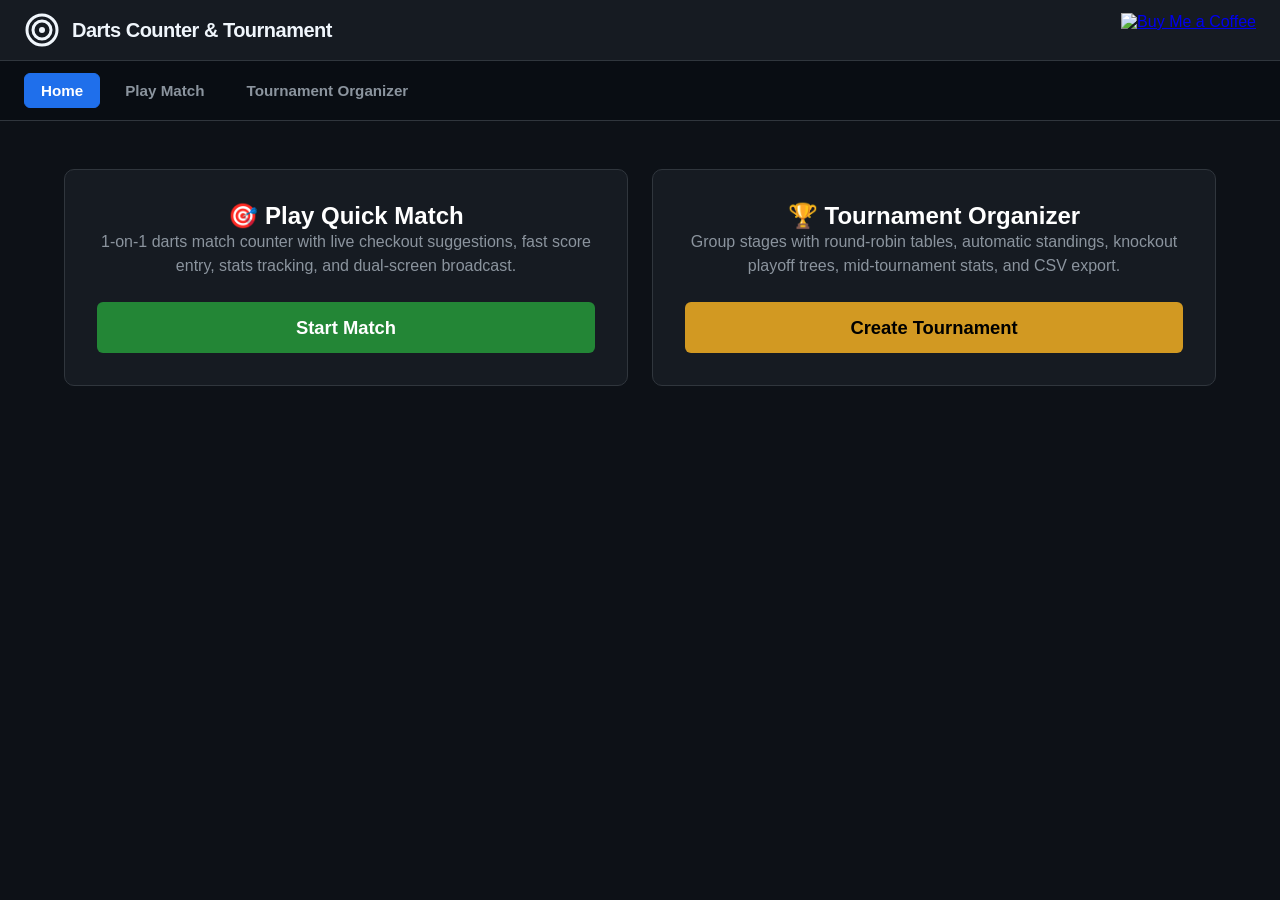
==== index.html @ 835d1036 "Feature: allow modifying match rules before starting each tournament match" ====
<!DOCTYPE html>
<html lang="en">
<head>
  <meta charset="UTF-8">
  <meta name="viewport" content="width=device-width, initial-scale=1.0">
  <title>Darts Counter & Tournament Organizer</title>
  <style>
    :root {
      --bg-main: #0d1117;
      --bg-card: #161b22;
      --bg-input: #21262d;
      --border: #30363d;
      --text-main: #f0f6fc;
      --text-muted: #8b949e;
      --accent: #238636;
      --accent-hover: #2ea043;
      --accent-red: #da3633;
      --accent-gold: #d29922;
      --accent-blue: #1f6feb;
      --font-family: -apple-system, BlinkMacSystemFont, "Segoe UI", Roboto, Helvetica, Arial, sans-serif;
    }

    * { box-sizing: border-box; margin: 0; padding: 0; }

    body {
      font-family: var(--font-family);
      background-color: var(--bg-main);
      color: var(--text-main);
      min-height: 100vh;
      display: flex;
      flex-direction: column;
    }

    /* App Header */
    header.app-header {
      display: flex;
      justify-content: space-between;
      align-items: center;
      padding: 0.75rem 1.5rem;
      background-color: var(--bg-card);
      border-bottom: 1px solid var(--border);
    }

    .brand {
      display: flex;
      align-items: center;
      gap: 0.75rem;
    }

    .logo-img {
      height: 40px;
      width: auto;
      max-width: 140px;
      object-fit: contain;
    }

    .logo-fallback {
      width: 36px;
      height: 36px;
      fill: var(--accent-gold);
    }

    .app-title {
      font-size: 1.25rem;
      font-weight: 700;
      letter-spacing: -0.5px;
    }

    .header-right {
      display: flex;
      align-items: center;
      gap: 1rem;
    }

    .bmac-link img {
      display: block;
      height: 34px;
    }

    /* Navigation bar */
    .nav-bar {
      display: flex;
      gap: 0.5rem;
      padding: 0.75rem 1.5rem;
      background: #090d13;
      border-bottom: 1px solid var(--border);
      overflow-x: auto;
    }

    .nav-btn {
      background: transparent;
      color: var(--text-muted);
      border: 1px solid transparent;
      padding: 0.5rem 1rem;
      border-radius: 6px;
      font-size: 0.95rem;
      font-weight: 600;
      cursor: pointer;
      transition: all 0.15s ease;
    }

    .nav-btn:hover {
      color: var(--text-main);
      background: var(--bg-card);
    }

    .nav-btn.active {
      color: #fff;
      background: var(--accent-blue);
      border-color: var(--accent-blue);
    }

    /* Main Container */
    main.container {
      flex: 1;
      max-width: 1200px;
      width: 100%;
      margin: 0 auto;
      padding: 1.5rem;
    }

    /* Utility Cards & Buttons */
    .card {
      background: var(--bg-card);
      border: 1px solid var(--border);
      border-radius: 8px;
      padding: 1.5rem;
      margin-bottom: 1.5rem;
    }

    .btn {
      display: inline-flex;
      align-items: center;
      justify-content: center;
      gap: 0.5rem;
      padding: 0.6rem 1.2rem;
      border-radius: 6px;
      font-weight: 600;
      font-size: 0.95rem;
      cursor: pointer;
      border: 1px solid transparent;
      transition: all 0.15s ease;
      user-select: none;
    }

    .btn-primary { background: var(--accent); color: #fff; }
    .btn-primary:hover { background: var(--accent-hover); }
    .btn-danger { background: var(--accent-red); color: #fff; }
    .btn-danger:hover { opacity: 0.9; }
    .btn-secondary { background: var(--bg-input); color: var(--text-main); border-color: var(--border); }
    .btn-secondary:hover { background: #30363d; }
    .btn-gold { background: var(--accent-gold); color: #000; font-weight: 700; }
    .btn-gold:hover { filter: brightness(1.1); }
    .btn-blue { background: var(--accent-blue); color: #fff; }
    .btn-blue:hover { opacity: 0.9; }
    .btn-sm { padding: 0.35rem 0.75rem; font-size: 0.85rem; }
    .btn-lg { padding: 0.85rem 1.75rem; font-size: 1.15rem; }

    /* Form inputs */
    .form-group { margin-bottom: 1.2rem; }
    .form-group label { display: block; margin-bottom: 0.4rem; font-size: 0.9rem; color: var(--text-muted); }
    .form-control {
      width: 100%;
      background: var(--bg-input);
      border: 1px solid var(--border);
      color: var(--text-main);
      padding: 0.6rem 0.8rem;
      border-radius: 6px;
      font-size: 1rem;
    }
    .form-control:focus { outline: none; border-color: var(--accent-blue); }
    .form-row {
      display: grid;
      grid-template-columns: repeat(auto-fit, minmax(200px, 1fr));
      gap: 1rem;
    }

    /* Home Welcome */
    .welcome-grid {
      display: grid;
      grid-template-columns: repeat(auto-fit, minmax(320px, 1fr));
      gap: 1.5rem;
      margin-top: 1.5rem;
    }

    .welcome-card {
      background: var(--bg-card);
      border: 1px solid var(--border);
      border-radius: 10px;
      padding: 2rem;
      text-align: center;
      display: flex;
      flex-direction: column;
      justify-content: space-between;
      gap: 1.5rem;
    }

    .welcome-card h3 { font-size: 1.5rem; color: #fff; }
    .welcome-card p { color: var(--text-muted); line-height: 1.5; }

    /* Match Scorer */
    .match-topbar {
      display: flex;
      justify-content: space-between;
      align-items: center;
      margin-bottom: 1rem;
      flex-wrap: wrap;
      gap: 0.75rem;
    }

    .scoreboard-grid {
      display: grid;
      grid-template-columns: 1fr 1fr;
      gap: 1rem;
      margin-bottom: 1.5rem;
    }

    .player-box {
      background: var(--bg-card);
      border: 2px solid var(--border);
      border-radius: 12px;
      padding: 1.5rem;
      text-align: center;
      transition: all 0.2s ease;
      position: relative;
    }

    .player-box.active-turn {
      border-color: var(--accent);
      box-shadow: 0 0 15px rgba(35, 134, 54, 0.3);
    }

    .player-box.active-turn::before {
      content: "ACTIVE THROW";
      position: absolute;
      top: -11px;
      left: 50%;
      transform: translateX(-50%);
      background: var(--accent);
      color: #fff;
      font-size: 0.7rem;
      font-weight: 800;
      padding: 2px 10px;
      border-radius: 10px;
      letter-spacing: 1px;
    }

    .player-name { font-size: 1.4rem; font-weight: 700; margin-bottom: 0.5rem; }
    .player-legs {
      display: inline-block;
      background: var(--bg-input);
      padding: 0.2rem 0.8rem;
      border-radius: 20px;
      font-size: 0.85rem;
      color: var(--accent-gold);
      margin-bottom: 0.75rem;
      font-weight: 600;
    }

    .score-display {
      font-size: 4.5rem;
      font-weight: 900;
      line-height: 1;
      color: #fff;
      letter-spacing: -2px;
      margin: 0.5rem 0;
    }

    .checkout-box {
      min-height: 28px;
      font-size: 1.1rem;
      font-weight: 700;
      color: var(--accent-gold);
      background: rgba(210, 153, 34, 0.1);
      border-radius: 6px;
      padding: 0.25rem 0.5rem;
      margin-bottom: 0.5rem;
    }

    .player-stats-mini {
      display: flex;
      justify-content: space-around;
      font-size: 0.85rem;
      color: var(--text-muted);
      border-top: 1px solid var(--border);
      padding-top: 0.5rem;
    }

    .player-stats-mini strong { color: var(--text-main); }

    /* Input Controls */
    .input-control-panel {
      background: var(--bg-card);
      border: 1px solid var(--border);
      border-radius: 10px;
      padding: 1.25rem;
    }

    .input-mode-tabs { display: flex; gap: 0.5rem; margin-bottom: 1rem; }
    .mode-tab {
      flex: 1;
      padding: 0.5rem;
      background: var(--bg-input);
      border: 1px solid var(--border);
      color: var(--text-muted);
      border-radius: 6px;
      cursor: pointer;
      font-weight: 600;
      text-align: center;
    }
    .mode-tab.active { background: var(--accent-blue); color: #fff; border-color: var(--accent-blue); }

    .numeric-input-wrap { display: flex; flex-direction: column; gap: 1rem; }
    .numeric-bar { display: flex; gap: 0.75rem; }
    .score-number-input {
      flex: 1;
      font-size: 1.8rem;
      text-align: center;
      font-weight: 700;
      background: var(--bg-input);
      border: 2px solid var(--border);
      color: #fff;
      border-radius: 8px;
      padding: 0.4rem;
    }
    .score-number-input:focus { outline: none; border-color: var(--accent); }

    .common-scores {
      display: grid;
      grid-template-columns: repeat(auto-fill, minmax(65px, 1fr));
      gap: 0.5rem;
    }

    .common-btn {
      background: var(--bg-input);
      border: 1px solid var(--border);
      color: var(--text-main);
      padding: 0.6rem 0.2rem;
      border-radius: 6px;
      font-size: 0.95rem;
      font-weight: 700;
      cursor: pointer;
      transition: all 0.1s;
    }
    .common-btn:hover { background: #30363d; border-color: var(--accent-blue); }

    .board-keypad-wrap { display: flex; flex-direction: column; gap: 1rem; }
    .dart-slots { display: grid; grid-template-columns: 1fr 1fr 1fr; gap: 0.75rem; text-align: center; }
    .dart-slot {
      background: var(--bg-input);
      border: 1px solid var(--border);
      border-radius: 6px;
      padding: 0.6rem;
    }
    .dart-slot.active { border-color: var(--accent); }
    .dart-slot .slot-title { font-size: 0.75rem; color: var(--text-muted); }
    .dart-slot .slot-value { font-size: 1.25rem; font-weight: 800; color: var(--accent-gold); }

    .multiplier-row { display: grid; grid-template-columns: 1fr 1fr 1fr; gap: 0.5rem; }
    .mult-btn {
      background: var(--bg-input);
      border: 1px solid var(--border);
      color: var(--text-main);
      padding: 0.6rem;
      border-radius: 6px;
      font-weight: 700;
      cursor: pointer;
    }
    .mult-btn.active { background: var(--accent-gold); color: #000; border-color: var(--accent-gold); }

    .targets-grid { display: grid; grid-template-columns: repeat(5, 1fr); gap: 0.5rem; }
    .target-btn {
      background: var(--bg-input);
      border: 1px solid var(--border);
      color: #fff;
      padding: 0.75rem 0.2rem;
      border-radius: 6px;
      font-size: 1.1rem;
      font-weight: 700;
      cursor: pointer;
    }
    .target-btn:hover { background: #30363d; }
    .target-btn.bull { background: #233b28; color: #3fb950; border-color: #238636; }
    .target-btn.d-bull { background: #471c1c; color: #f85149; border-color: #da3633; }

    .double-prompt-bar {
      background: rgba(33, 38, 45, 0.95);
      border: 1px solid var(--accent-gold);
      border-radius: 8px;
      padding: 0.75rem;
      display: flex;
      align-items: center;
      justify-content: space-between;
      gap: 1rem;
      margin-top: 0.75rem;
      flex-wrap: wrap;
    }

    .double-prompt-label { font-size: 0.9rem; font-weight: 600; color: var(--accent-gold); }
    .double-prompt-buttons { display: flex; gap: 0.5rem; }
    .double-count-btn {
      background: var(--bg-card);
      border: 1px solid var(--border);
      color: #fff;
      width: 38px;
      height: 38px;
      border-radius: 6px;
      font-weight: 800;
      cursor: pointer;
    }
    .double-count-btn.selected { background: var(--accent-gold); color: #000; border-color: var(--accent-gold); }

    .visits-stream { margin-top: 1rem; display: flex; gap: 0.5rem; overflow-x: auto; padding-bottom: 0.25rem; }
    .visit-badge {
      background: var(--bg-input);
      border: 1px solid var(--border);
      padding: 0.35rem 0.7rem;
      border-radius: 6px;
      font-size: 0.85rem;
      white-space: nowrap;
    }
    .visit-badge.bust { border-color: var(--accent-red); color: var(--accent-red); }

    /* Tournament Setup & Dash */
    .player-tags-list { display: flex; flex-wrap: wrap; gap: 0.5rem; margin-top: 0.75rem; }
    .player-tag {
      background: var(--bg-input);
      border: 1px solid var(--border);
      padding: 0.35rem 0.8rem;
      border-radius: 20px;
      display: flex;
      align-items: center;
      gap: 0.5rem;
      font-size: 0.9rem;
    }
    .player-tag .remove-tag { cursor: pointer; color: var(--accent-red); font-weight: bold; }

    .table-wrap { overflow-x: auto; margin-top: 1rem; }
    table.stats-table { width: 100%; border-collapse: collapse; text-align: left; }
    table.stats-table th, table.stats-table td { padding: 0.65rem 0.85rem; border-bottom: 1px solid var(--border); }
    table.stats-table th { background: var(--bg-input); color: var(--text-muted); font-size: 0.85rem; font-weight: 600; text-transform: uppercase; }
    table.stats-table tr:hover td { background: rgba(255, 255, 255, 0.02); }
    .qualifying-row td { background: rgba(35, 134, 54, 0.08); }
    .qualifying-row td:first-child { border-left: 3px solid var(--accent); }

    .fixtures-grid { display: grid; grid-template-columns: repeat(auto-fill, minmax(280px, 1fr)); gap: 0.75rem; margin-top: 1rem; }
    .fixture-card {
      background: var(--bg-input);
      border: 1px solid var(--border);
      border-radius: 8px;
      padding: 0.75rem;
      display: flex;
      justify-content: space-between;
      align-items: center;
    }
    .fixture-card.finished { opacity: 0.8; border-color: #238636; }

    /* Bracket */
    .bracket-container { display: flex; gap: 2rem; overflow-x: auto; padding: 1rem 0; }
    .bracket-round { display: flex; flex-direction: column; justify-content: space-around; min-width: 200px; }
    .bracket-round-title { text-align: center; font-size: 0.9rem; color: var(--accent-gold); font-weight: 700; margin-bottom: 1rem; text-transform: uppercase; }
    .bracket-match { background: var(--bg-input); border: 1px solid var(--border); border-radius: 6px; margin: 0.75rem 0; overflow: hidden; }
    .bracket-slot { padding: 0.5rem 0.75rem; display: flex; justify-content: space-between; font-size: 0.9rem; }
    .bracket-slot:first-child { border-bottom: 1px solid var(--border); }
    .bracket-slot.winner { background: rgba(35, 134, 54, 0.2); color: #fff; font-weight: 700; }

    /* Modal */
    .modal-overlay {
      position: fixed; inset: 0; background: rgba(0, 0, 0, 0.75);
      display: flex; align-items: center; justify-content: center; z-index: 1000; padding: 1rem;
    }
    .modal-content {
      background: var(--bg-card); border: 1px solid var(--border); border-radius: 12px;
      max-width: 900px; width: 100%; max-height: 90vh; display: flex; flex-direction: column;
      box-shadow: 0 10px 30px rgba(0, 0, 0, 0.5);
    }
    .modal-header { padding: 1rem 1.5rem; border-bottom: 1px solid var(--border); display: flex; justify-content: space-between; align-items: center; }
    .modal-body { padding: 1.5rem; overflow-y: auto; flex: 1; }
    .modal-footer { padding: 1rem 1.5rem; border-top: 1px solid var(--border); display: flex; justify-content: flex-end; gap: 0.75rem; }

    /* Spectator Second Screen View (activated when ?screen=display) */
    #spectator-screen {
      display: none;
      background: #000;
      color: #fff;
      height: 100vh;
      width: 100vw;
      overflow: hidden;
      flex-direction: column;
      user-select: none;
    }
    .display-header {
      display: flex; justify-content: space-between; align-items: center; padding: 1.5rem 3rem; border-bottom: 2px solid #222;
    }
    .display-main {
      flex: 1; display: grid; grid-template-columns: 1fr 1fr; gap: 2rem; padding: 2rem 3rem;
    }
    .display-player-box {
      background: #111; border: 4px solid #222; border-radius: 20px;
      display: flex; flex-direction: column; align-items: center; justify-content: center;
      transition: all 0.2s ease;
    }
    .display-player-box.active-turn {
      border-color: var(--accent); background: #162419; box-shadow: 0 0 40px rgba(35, 134, 54, 0.4);
    }
    .display-name { font-size: 3rem; font-weight: 800; margin-bottom: 1rem; }
    .display-score { font-size: 11rem; font-weight: 900; line-height: 0.9; color: #fff; letter-spacing: -4px; }
    .display-checkout { margin-top: 1.5rem; font-size: 2.2rem; font-weight: 800; color: var(--accent-gold); min-height: 3rem; }
    .display-legs-badge { font-size: 2rem; color: var(--accent-gold); background: #222; padding: 0.5rem 2rem; border-radius: 30px; font-weight: 700; margin-bottom: 1rem; }
    .display-stats-row { margin-top: 1.5rem; display: flex; gap: 3rem; font-size: 1.4rem; color: #aaa; }
    .display-stats-row strong { color: #fff; }
    .fs-toggle-btn { position: absolute; bottom: 20px; right: 20px; opacity: 0.3; transition: opacity 0.2s; }
    .fs-toggle-btn:hover { opacity: 1; }

    @media (max-width: 768px) {
      .scoreboard-grid { grid-template-columns: 1fr; }
      .score-display { font-size: 3.5rem; }
      .targets-grid { grid-template-columns: repeat(4, 1fr); }
      .display-main { grid-template-columns: 1fr; padding: 1rem; }
      .display-score { font-size: 6rem; }
      .display-name { font-size: 2rem; }
    }
  </style>
</head>
<body>

  <!-- ==================== MAIN APP WRAPPER ==================== -->
  <div id="main-app-container">
    <!-- Header with Logo & Buy Me a Coffee -->
    <header class="app-header">
      <div class="brand">
        <img src="logo.png" alt="Logo" class="logo-img" onerror="this.style.display='none'; document.getElementById('header-logo-fallback').style.display='inline-block';">
        <svg id="header-logo-fallback" class="logo-fallback" viewBox="0 0 24 24" style="display:none;">
          <circle cx="12" cy="12" r="10" stroke="currentColor" stroke-width="2" fill="none"/>
          <circle cx="12" cy="12" r="6" stroke="currentColor" stroke-width="2" fill="none"/>
          <circle cx="12" cy="12" r="2" fill="currentColor"/>
        </svg>
        <h1 class="app-title">Darts Counter & Tournament</h1>
      </div>
      <div class="header-right">
        <a href="https://buymeacoffee.com/bdbotond" target="_blank" rel="noopener noreferrer" class="bmac-link" title="Support creator on Buy Me a Coffee">
          <img src="https://img.shields.io/badge/Buy%20Me%20a%20Coffee-ffdd00?style=for-the-badge&logo=buy-me-a-coffee&logoColor=black" alt="Buy Me a Coffee">
        </a>
      </div>
    </header>

    <!-- Navigation Bar -->
    <nav class="nav-bar">
      <button class="nav-btn active" id="nav-home">Home</button>
      <button class="nav-btn" id="nav-quick-match">Play Match</button>
      <button class="nav-btn" id="nav-tournament">Tournament Organizer</button>
      <button class="nav-btn" id="nav-tourney-stats" style="display: none; margin-left: auto;">📊 Mid-Tournament Stats</button>
    </nav>

    <!-- Main Container -->
    <main class="container">
      <!-- VIEW: Home Welcome -->
      <section id="view-home">
        <div class="welcome-grid">
          <div class="welcome-card">
            <div>
              <h3>🎯 Play Quick Match</h3>
              <p>1-on-1 darts match counter with live checkout suggestions, fast score entry, stats tracking, and dual-screen broadcast.</p>
            </div>
            <button class="btn btn-primary btn-lg" id="btn-start-quick-match">Start Match</button>
          </div>

          <div class="welcome-card">
            <div>
              <h3>🏆 Tournament Organizer</h3>
              <p>Group stages with round-robin tables, automatic standings, knockout playoff trees, mid-tournament stats, and CSV export.</p>
            </div>
            <button class="btn btn-gold btn-lg" id="btn-start-tourney-setup">Create Tournament</button>
          </div>
        </div>
      </section>

      <!-- VIEW: Quick Match Setup -->
      <section id="view-match-setup" style="display: none;">
        <div class="card" style="max-width: 650px; margin: 0 auto;">
          <h2 style="margin-bottom: 1.25rem;">Match Setup</h2>
          <div class="form-row">
            <div class="form-group">
              <label for="setup-p1-name">Player 1 Name</label>
              <input type="text" id="setup-p1-name" class="form-control" value="Player 1">
            </div>
            <div class="form-group">
              <label for="setup-p2-name">Player 2 Name</label>
              <input type="text" id="setup-p2-name" class="form-control" value="Player 2">
            </div>
          </div>

          <div class="form-row">
            <div class="form-group">
              <label for="setup-game-type">Game Type</label>
              <select id="setup-game-type" class="form-control">
                <option value="501" selected>501</option>
                <option value="301">301</option>
                <option value="701">701</option>
                <option value="custom">Custom Score</option>
              </select>
            </div>
            <div class="form-group" id="setup-custom-score-group" style="display: none;">
              <label for="setup-custom-score">Starting Score</label>
              <input type="number" id="setup-custom-score" class="form-control" value="501" min="101" max="1001">
            </div>
          </div>

          <div class="form-row">
            <div class="form-group">
              <label for="setup-legs-to-win">Legs to Win (First to)</label>
              <input type="number" id="setup-legs-to-win" class="form-control" value="3" min="1" max="21">
            </div>
            <div class="form-group">
              <label for="setup-out-mode">Finish Rule</label>
              <select id="setup-out-mode" class="form-control">
                <option value="double" selected>Double Out</option>
                <option value="single">Single Out</option>
              </select>
            </div>
          </div>

          <div class="form-group">
            <label style="display: flex; align-items: center; gap: 0.5rem; cursor: pointer;">
              <input type="checkbox" id="setup-track-doubles" checked style="width: 18px; height: 18px;">
              <span>Track Darts at Double & Checkout Percentage</span>
            </label>
          </div>

          <div class="form-group">
            <label style="display: flex; align-items: center; gap: 0.5rem; cursor: pointer;">
              <input type="checkbox" id="setup-bull-off-toggle" style="width: 18px; height: 18px;">
              <span>Decide leg with Bull throw if no finish after N rounds</span>
            </label>
            <div id="setup-bull-off-config" style="display: none; margin-top: 0.5rem; margin-left: 1.6rem; align-items: center; gap: 0.5rem;">
              <label for="setup-bull-off-rounds" style="font-size: 0.85rem; color: var(--text-muted); margin-bottom: 0;">Number of rounds before Bull-off:</label>
              <input type="number" id="setup-bull-off-rounds" class="form-control" value="15" min="3" max="50" style="width: 90px; display: inline-block;">
            </div>
          </div>

          <div style="display: flex; justify-content: flex-end; gap: 1rem; margin-top: 1rem;">
            <button class="btn btn-secondary" id="btn-cancel-match-setup">Cancel</button>
            <button class="btn btn-primary btn-lg" id="btn-launch-match">Start Game</button>
          </div>
        </div>
      </section>

      <!-- VIEW: Match Scorer -->
      <section id="view-scorer" style="display: none;">
        <div class="match-topbar">
          <div style="display: flex; gap: 0.5rem; align-items: center; flex-wrap: wrap;">
            <span class="btn btn-secondary btn-sm" id="match-info-badge">501 Double Out</span>
            <span class="btn btn-secondary btn-sm" id="scorer-round-badge" style="color: var(--accent-gold);">Round 1</span>
            <span id="tournament-context-badge" class="btn btn-gold btn-sm" style="display: none;">Group Match</span>
          </div>
          <div style="display: flex; gap: 0.5rem;">
            <button class="btn btn-blue btn-sm" id="btn-open-second-screen">📺 Open Second Screen</button>
            <button class="btn btn-secondary btn-sm" id="btn-exit-match">Exit Match</button>
          </div>
        </div>

        <div class="scoreboard-grid">
          <!-- Player 1 -->
          <div class="player-box" id="scorer-p1-box">
            <div class="player-name" id="scorer-p1-name">Player 1</div>
            <div class="player-legs">Legs: <span id="scorer-p1-legs">0</span> / <span id="scorer-legs-target-p1">3</span></div>
            <div class="score-display" id="scorer-p1-score">501</div>
            <div class="checkout-box" id="scorer-p1-checkout"></div>
            <div class="player-stats-mini">
              <div>Avg: <strong id="scorer-p1-avg">0.00</strong></div>
              <div>Darts: <strong id="scorer-p1-darts">0</strong></div>
              <div>Dbl: <strong id="scorer-p1-dbl">0%</strong></div>
            </div>
          </div>

          <!-- Player 2 -->
          <div class="player-box" id="scorer-p2-box">
            <div class="player-name" id="scorer-p2-name">Player 2</div>
            <div class="player-legs">Legs: <span id="scorer-p2-legs">0</span> / <span id="scorer-legs-target-p2">3</span></div>
            <div class="score-display" id="scorer-p2-score">501</div>
            <div class="checkout-box" id="scorer-p2-checkout"></div>
            <div class="player-stats-mini">
              <div>Avg: <strong id="scorer-p2-avg">0.00</strong></div>
              <div>Darts: <strong id="scorer-p2-darts">0</strong></div>
              <div>Dbl: <strong id="scorer-p2-dbl">0%</strong></div>
            </div>
          </div>
        </div>

        <!-- Input Control Panel -->
        <div class="input-control-panel">
          <div class="input-mode-tabs">
            <button class="mode-tab active" id="tab-mode-numeric">🔢 Fast Numeric Input</button>
            <button class="mode-tab" id="tab-mode-keypad">🎯 Dartboard Keypad (3 Darts)</button>
          </div>

          <!-- MODE 1: Fast Numeric Input -->
          <div id="mode-numeric-wrap" class="numeric-input-wrap">
            <div class="numeric-bar">
              <input type="number" id="input-numeric-score" class="score-number-input" placeholder="Visit Score (0-180)" min="0" max="180" autofocus>
              <button class="btn btn-primary btn-lg" id="btn-submit-numeric" style="min-width: 130px;">Enter</button>
              <button class="btn btn-danger" id="btn-bust-numeric">Bust</button>
            </div>

            <!-- Common scores -->
            <div class="common-scores">
              <button class="common-btn" data-score="180">180</button>
              <button class="common-btn" data-score="140">140</button>
              <button class="common-btn" data-score="100">100</button>
              <button class="common-btn" data-score="85">85</button>
              <button class="common-btn" data-score="81">81</button>
              <button class="common-btn" data-score="60">60</button>
              <button class="common-btn" data-score="45">45</button>
              <button class="common-btn" data-score="41">41</button>
              <button class="common-btn" data-score="26">26</button>
              <button class="common-btn" data-score="0">0</button>
            </div>

            <!-- Darts at double prompt -->
            <div id="numeric-double-prompt" class="double-prompt-bar" style="display: none;">
              <div class="double-prompt-label">🎯 Darts thrown at double this visit:</div>
              <div class="double-prompt-buttons">
                <button class="double-count-btn selected" data-count="0">0</button>
                <button class="double-count-btn" data-count="1">1</button>
                <button class="double-count-btn" data-count="2">2</button>
                <button class="double-count-btn" data-count="3">3</button>
              </div>
              <div style="font-size: 0.8rem; color: var(--text-muted); margin-left: 0.5rem;">
                Darts in visit:
                <select id="numeric-darts-count" class="form-control" style="display: inline-block; width: auto; padding: 0.2rem 0.5rem; font-size: 0.85rem;">
                  <option value="3" selected>3</option>
                  <option value="2">2</option>
                  <option value="1">1</option>
                </select>
              </div>
            </div>
          </div>

          <!-- MODE 2: Dartboard Keypad -->
          <div id="mode-keypad-wrap" class="board-keypad-wrap" style="display: none;">
            <div class="dart-slots">
              <div class="dart-slot active" id="slot-1">
                <div class="slot-title">Dart 1</div>
                <div class="slot-value" id="slot-val-1">-</div>
              </div>
              <div class="dart-slot" id="slot-2">
                <div class="slot-title">Dart 2</div>
                <div class="slot-value" id="slot-val-2">-</div>
              </div>
              <div class="dart-slot" id="slot-3">
                <div class="slot-title">Dart 3</div>
                <div class="slot-value" id="slot-val-3">-</div>
              </div>
            </div>

            <div class="multiplier-row">
              <button class="mult-btn active" id="mult-single" data-mult="1">Single (1x)</button>
              <button class="mult-btn" id="mult-double" data-mult="2">Double (2x)</button>
              <button class="mult-btn" id="mult-triple" data-mult="3">Triple (3x)</button>
            </div>

            <div class="targets-grid" id="keypad-targets"></div>

            <div style="display: flex; gap: 0.75rem; justify-content: space-between; align-items: center;">
              <button class="btn btn-secondary btn-sm" id="btn-clear-keypad-darts">Clear Darts</button>
              <div style="font-size: 1.1rem; font-weight: 700;">Total: <span id="keypad-visit-total" style="color: var(--accent-gold);">0</span></div>
              <button class="btn btn-primary" id="btn-submit-keypad-visit">Submit Visit</button>
            </div>
          </div>

          <!-- Bottom Controls -->
          <div style="display: flex; justify-content: space-between; align-items: center; margin-top: 1rem; border-top: 1px solid var(--border); padding-top: 0.75rem;">
            <button class="btn btn-secondary btn-sm" id="btn-undo-turn">↩ Undo Last Visit</button>
            <div class="visits-stream" id="scorer-visits-log"></div>
          </div>
        </div>
      </section>

      <!-- VIEW: Tournament Setup -->
      <section id="view-tournament-setup" style="display: none;">
        <div class="card" style="max-width: 850px; margin: 0 auto;">
          <h2 style="margin-bottom: 1.25rem;">🏆 Tournament Organizer Setup</h2>

          <div class="form-group">
            <label><strong>1. Register Players</strong></label>
            <div style="display: flex; gap: 0.5rem;">
              <input type="text" id="tourney-player-input" class="form-control" placeholder="Player name (e.g. Luke Littler)">
              <button class="btn btn-primary" id="btn-tourney-add-player">Add</button>
              <button class="btn btn-secondary btn-sm" id="btn-tourney-shuffle" title="Randomize seed order">🔀 Shuffle</button>
            </div>
            <div class="player-tags-list" id="tourney-player-tags"></div>
            <div style="font-size: 0.85rem; color: var(--text-muted); margin-top: 0.4rem;">
              Total players: <strong id="tourney-player-count">0</strong>
            </div>
          </div>

          <div class="form-group">
            <label><strong>2. Tournament Structure</strong></label>
            <div class="form-row">
              <label class="card" style="margin-bottom: 0; cursor: pointer; display: flex; gap: 0.75rem; align-items: flex-start;">
                <input type="radio" name="tourney-format" value="groups" checked style="margin-top: 4px;">
                <div>
                  <strong>Groups + Knockout Tree</strong>
                  <div style="font-size: 0.85rem; color: var(--text-muted);">Round robin groups, top qualifiers advance to single-elimination bracket.</div>
                </div>
              </label>

              <label class="card" style="margin-bottom: 0; cursor: pointer; display: flex; gap: 0.75rem; align-items: flex-start;">
                <input type="radio" name="tourney-format" value="direct_knockout" style="margin-top: 4px;">
                <div>
                  <strong>Direct Knockout Bracket (Tree)</strong>
                  <div style="font-size: 0.85rem; color: var(--text-muted);">Direct single elimination bracket from round 1 to the final.</div>
                </div>
              </label>
            </div>
          </div>

          <div id="tourney-groups-config" class="form-row">
            <div class="form-group">
              <label for="tourney-group-count">Number of Groups</label>
              <input type="number" id="tourney-group-count" class="form-control" value="2" min="1" max="8">
            </div>
            <div class="form-group">
              <label for="tourney-advance-count">Players advancing per group to Tree</label>
              <input type="number" id="tourney-advance-count" class="form-control" value="2" min="1" max="4">
            </div>
          </div>

          <div class="form-group">
            <label><strong>3. Game Rules for Matches</strong></label>
            <div class="form-row">
              <div>
                <label for="tourney-game-type">Game</label>
                <select id="tourney-game-type" class="form-control">
                  <option value="501" selected>501</option>
                  <option value="301">301</option>
                  <option value="701">701</option>
                </select>
              </div>
              <div>
                <label for="tourney-legs-to-win">Legs to Win</label>
                <input type="number" id="tourney-legs-to-win" class="form-control" value="2" min="1" max="11">
              </div>
              <div>
                <label for="tourney-out-mode">Out Mode</label>
                <select id="tourney-out-mode" class="form-control">
                  <option value="double" selected>Double Out</option>
                  <option value="single">Single Out</option>
                </select>
              </div>
            </div>
            <div style="margin-top: 0.75rem;">
              <label style="display: flex; align-items: center; gap: 0.5rem; cursor: pointer;">
                <input type="checkbox" id="tourney-bull-off-toggle" style="width: 18px; height: 18px;">
                <span>Decide leg with Bull throw if no finish after N rounds</span>
              </label>
              <div id="tourney-bull-off-config" style="display: none; margin-top: 0.5rem; margin-left: 1.6rem; align-items: center; gap: 0.5rem;">
                <label for="tourney-bull-off-rounds" style="font-size: 0.85rem; color: var(--text-muted); margin-bottom: 0;">Number of rounds before Bull-off:</label>
                <input type="number" id="tourney-bull-off-rounds" class="form-control" value="15" min="3" max="50" style="width: 90px; display: inline-block;">
              </div>
            </div>
          </div>

          <div style="display: flex; justify-content: flex-end; gap: 1rem; margin-top: 1rem;">
            <button class="btn btn-secondary" id="btn-cancel-tourney-setup">Back to Home</button>
            <button class="btn btn-gold btn-lg" id="btn-create-tourney-start">Generate Tournament</button>
          </div>
        </div>
      </section>

      <!-- VIEW: Tournament Dashboard -->
      <section id="view-tournament-dashboard" style="display: none;">
        <div class="card" style="margin-bottom: 1.5rem;">
          <div style="display: flex; justify-content: space-between; align-items: center; flex-wrap: wrap; gap: 1rem;">
            <div>
              <h2 id="tourney-dash-title">Darts Tournament</h2>
              <div style="color: var(--text-muted); font-size: 0.9rem;" id="tourney-dash-meta">Format: Groups + Knockout</div>
            </div>
            <div style="display: flex; gap: 0.5rem; flex-wrap: wrap;">
              <button class="btn btn-gold" id="btn-view-mid-stats">📊 Mid-Tournament Stats</button>
              <button class="btn btn-secondary" id="btn-export-csv">📥 Export CSV</button>
              <button class="btn btn-danger btn-sm" id="btn-new-tournament">Reset Tournament</button>
            </div>
          </div>
        </div>

        <div id="tourney-groups-container"></div>

        <div id="tourney-advance-box" style="text-align: center; margin: 1.5rem 0; display: none;">
          <button class="btn btn-gold btn-lg" id="btn-advance-to-knockout">🚀 Advance Qualifiers to Knockout Bracket</button>
        </div>

        <div id="tourney-bracket-container" class="card" style="display: none;">
          <h3 style="margin-bottom: 1rem;">🌳 Knockout Bracket Tree</h3>
          <div class="bracket-container" id="bracket-tree-view"></div>
        </div>
      </section>
    </main>
  </div>

  <!-- ==================== SPECTATOR SECOND SCREEN ==================== -->
  <div id="spectator-screen">
    <header class="display-header">
      <div class="brand">
        <svg class="logo-fallback" viewBox="0 0 24 24">
          <circle cx="12" cy="12" r="10" stroke="currentColor" stroke-width="2" fill="none"/>
          <circle cx="12" cy="12" r="6" stroke="currentColor" stroke-width="2" fill="none"/>
          <circle cx="12" cy="12" r="2" fill="currentColor"/>
        </svg>
        <h1 class="app-title" style="font-size: 1.8rem;">Darts Scoreboard Live</h1>
      </div>
      <div class="header-right">
        <a href="https://buymeacoffee.com/bdbotond" target="_blank" rel="noopener noreferrer" class="bmac-link">
          <img src="https://img.shields.io/badge/Buy%20Me%20a%20Coffee-ffdd00?style=for-the-badge&logo=buy-me-a-coffee&logoColor=black" alt="Buy Me a Coffee">
        </a>
      </div>
    </header>

    <div id="waiting-screen" style="display: flex; flex-direction: column; align-items: center; justify-content: center; height: 70vh; color: var(--text-muted); font-size: 1.5rem; gap: 1rem;">
      <svg class="logo-fallback" viewBox="0 0 24 24" style="width: 64px; height: 64px; stroke: var(--text-muted); fill: none; stroke-width: 2;">
        <circle cx="12" cy="12" r="10"/>
        <circle cx="12" cy="12" r="6"/>
        <circle cx="12" cy="12" r="2" fill="var(--text-muted)"/>
      </svg>
      <div>Waiting for active match on main screen...</div>
      <div style="font-size: 1rem;">Scores will sync here automatically in real time.</div>
    </div>

    <main id="spectator-scoreboard-main" class="display-main" style="display: none;">
      <!-- P1 Box -->
      <div id="sp-p1-box" class="display-player-box">
        <div id="sp-p1-name" class="display-name">Player 1</div>
        <div class="display-legs-badge">Legs: <span id="sp-p1-legs">0</span></div>
        <div id="sp-p1-score" class="display-score">501</div>
        <div id="sp-p1-checkout" class="display-checkout"></div>
        <div class="display-stats-row">
          <div>3-Dart Avg: <strong id="sp-p1-avg">0.00</strong></div>
          <div>Last: <strong id="sp-p1-last">-</strong></div>
        </div>
      </div>

      <!-- P2 Box -->
      <div id="sp-p2-box" class="display-player-box">
        <div id="sp-p2-name" class="display-name">Player 2</div>
        <div class="display-legs-badge">Legs: <span id="sp-p2-legs">0</span></div>
        <div id="sp-p2-score" class="display-score">501</div>
        <div id="sp-p2-checkout" class="display-checkout"></div>
        <div class="display-stats-row">
          <div>3-Dart Avg: <strong id="sp-p2-avg">0.00</strong></div>
          <div>Last: <strong id="sp-p2-last">-</strong></div>
        </div>
      </div>
    </main>

    <button class="btn btn-secondary fs-toggle-btn" id="btn-toggle-fullscreen">⛶ Fullscreen</button>
  </div>

  <!-- ==================== MODALS ==================== -->
  <div id="modal-stats" class="modal-overlay" style="display: none;">
    <div class="modal-content">
      <div class="modal-header">
        <h3 style="display: flex; align-items: center; gap: 0.5rem;">📊 Mid-Tournament Player Statistics</h3>
        <button class="btn btn-secondary btn-sm" id="btn-close-stats-modal">✕</button>
      </div>
      <div class="modal-body">
        <div class="table-wrap">
          <table class="stats-table">
            <thead>
              <tr>
                <th>Player</th>
                <th>Played</th>
                <th>Won</th>
                <th>Lost</th>
                <th>Win %</th>
                <th>Legs W/L</th>
                <th>3-Dart Avg</th>
                <th>Checkout %</th>
                <th>Doubles (H/A)</th>
                <th>180s</th>
                <th>140+</th>
                <th>100+</th>
                <th>High Out</th>
              </tr>
            </thead>
            <tbody id="tbody-player-stats"></tbody>
          </table>
        </div>
      </div>
      <div class="modal-footer">
        <button class="btn btn-gold" id="btn-modal-export-csv">📥 Export to CSV</button>
        <button class="btn btn-secondary" id="btn-modal-close-bottom">Close</button>
      </div>
    </div>
  </div>

  <!-- MODAL: Tournament Match Setup / Modify Rules -->
  <div id="modal-tourney-match-setup" class="modal-overlay" style="display: none;">
    <div class="modal-content" style="max-width: 580px;">
      <div class="modal-header">
        <div>
          <h3 id="tms-title">🎯 Tournament Match Setup</h3>
          <div id="tms-players" style="color: var(--accent-gold); font-size: 1.15rem; font-weight: 700; margin-top: 3px;">Player 1 vs Player 2</div>
        </div>
        <button class="btn btn-secondary btn-sm" id="btn-tms-close">✕</button>
      </div>
      <div class="modal-body" style="padding: 1.5rem;">
        <div style="font-size: 0.9rem; color: var(--text-muted); margin-bottom: 1rem;">
          Confirm or modify game rules for this specific match before playing:
        </div>
        <div class="form-row">
          <div class="form-group">
            <label for="tms-game-type">Game</label>
            <select id="tms-game-type" class="form-control">
              <option value="501">501</option>
              <option value="301">301</option>
              <option value="701">701</option>
            </select>
          </div>
          <div class="form-group">
            <label for="tms-legs-to-win">Legs to Win</label>
            <input type="number" id="tms-legs-to-win" class="form-control" value="2" min="1" max="21">
          </div>
          <div class="form-group">
            <label for="tms-out-mode">Finish Rule</label>
            <select id="tms-out-mode" class="form-control">
              <option value="double">Double Out</option>
              <option value="single">Single Out</option>
            </select>
          </div>
        </div>

        <div class="form-group" style="margin-top: 0.5rem;">
          <label style="display: flex; align-items: center; gap: 0.5rem; cursor: pointer;">
            <input type="checkbox" id="tms-track-doubles" checked style="width: 18px; height: 18px;">
            <span>Track Darts at Double & Checkout %</span>
          </label>
        </div>

        <div class="form-group" style="margin-top: 0.5rem;">
          <label style="display: flex; align-items: center; gap: 0.5rem; cursor: pointer;">
            <input type="checkbox" id="tms-bull-off-toggle" style="width: 18px; height: 18px;">
            <span>Decide leg with Bull throw if no finish after N rounds</span>
          </label>
          <div id="tms-bull-off-config" style="display: none; margin-top: 0.5rem; margin-left: 1.6rem; align-items: center; gap: 0.5rem;">
            <label for="tms-bull-off-rounds" style="font-size: 0.85rem; color: var(--text-muted); margin-bottom: 0;">Number of rounds before Bull-off:</label>
            <input type="number" id="tms-bull-off-rounds" class="form-control" value="15" min="3" max="50" style="width: 90px; display: inline-block;">
          </div>
        </div>
      </div>
      <div class="modal-footer">
        <button class="btn btn-secondary" id="btn-tms-cancel">Cancel</button>
        <button class="btn btn-primary btn-lg" id="btn-tms-start">Start Match</button>
      </div>
    </div>
  </div>

  <div id="modal-match-finish" class="modal-overlay" style="display: none;">
    <div class="modal-content" style="max-width: 500px; text-align: center;">
      <div class="modal-body" style="padding: 2rem;">
        <h2 style="color: var(--accent-gold); margin-bottom: 0.5rem;">🎉 MATCH FINISHED!</h2>
        <div style="font-size: 1.5rem; font-weight: 800; margin-bottom: 1.5rem;" id="modal-winner-name">Winner: Player 1</div>
        <div id="modal-match-score-summary" style="font-size: 1.1rem; margin-bottom: 1.5rem;">3 - 1</div>
        <div id="modal-match-stats-details" style="font-size: 0.95rem; text-align: left; background: var(--bg-input); padding: 1rem; border-radius: 8px;"></div>
      </div>
      <div class="modal-footer" style="justify-content: center;">
        <button class="btn btn-primary btn-lg" id="btn-finish-modal-ok">Continue</button>
      </div>
    </div>
  </div>

  <!-- MODAL: Bull-Off Decider -->
  <div id="modal-bull-off" class="modal-overlay" style="display: none;">
    <div class="modal-content" style="max-width: 620px; text-align: center;">
      <div class="modal-header" style="justify-content: center;">
        <h3 style="color: var(--accent-gold); font-size: 1.4rem;">🎯 ROUND LIMIT REACHED - BULL-OFF!</h3>
      </div>
      <div class="modal-body" style="padding: 1.5rem;">
        <p style="color: var(--text-muted); margin-bottom: 1.25rem;">
          No checkout after <strong id="bo-rounds-count" style="color: #fff;">15</strong> rounds. Throw for the Bull to decide this leg!
        </p>

        <div style="display: grid; grid-template-columns: 1fr 1fr; gap: 1.25rem; margin-bottom: 1.25rem;">
          <!-- P1 -->
          <div style="background: var(--bg-input); padding: 1.2rem; border-radius: 8px; border: 1px solid var(--border);">
            <h4 id="bo-p1-name" style="font-size: 1.2rem; margin-bottom: 0.75rem;">Player 1</h4>
            <div style="display: flex; flex-direction: column; gap: 0.5rem;">
              <button class="btn btn-secondary bo-p1-btn" data-val="0">Miss (0)</button>
              <button class="btn btn-secondary bo-p1-btn" data-val="25">Outer Bull (25)</button>
              <button class="btn btn-secondary bo-p1-btn" data-val="50">Bullseye (50)</button>
            </div>
            <div style="margin-top: 0.75rem; font-weight: 700; color: var(--accent-gold);">Throw: <span id="bo-p1-val">-</span></div>
          </div>

          <!-- P2 -->
          <div style="background: var(--bg-input); padding: 1.2rem; border-radius: 8px; border: 1px solid var(--border);">
            <h4 id="bo-p2-name" style="font-size: 1.2rem; margin-bottom: 0.75rem;">Player 2</h4>
            <div style="display: flex; flex-direction: column; gap: 0.5rem;">
              <button class="btn btn-secondary bo-p2-btn" data-val="0">Miss (0)</button>
              <button class="btn btn-secondary bo-p2-btn" data-val="25">Outer Bull (25)</button>
              <button class="btn btn-secondary bo-p2-btn" data-val="50">Bullseye (50)</button>
            </div>
            <div style="margin-top: 0.75rem; font-weight: 700; color: var(--accent-gold);">Throw: <span id="bo-p2-val">-</span></div>
          </div>
        </div>

        <div id="bo-status-msg" style="min-height: 24px; font-weight: 700; margin-bottom: 1.25rem; font-size: 1.05rem; color: #fff;"></div>

        <div style="display: flex; justify-content: center; gap: 0.75rem; flex-wrap: wrap;">
          <button class="btn btn-primary" id="btn-bo-award-p1">Award Leg to Player 1</button>
          <button class="btn btn-primary" id="btn-bo-award-p2">Award Leg to Player 2</button>
          <button class="btn btn-secondary" id="btn-bo-reset">Reset Throws</button>
        </div>
      </div>
    </div>
  </div>

  <!-- ==================== SCRIPT ==================== -->
  <script>
    // --- 1. CHECKOUT TABLE & RULES ---
    const CHECKOUT_TABLE = {
      170: "T20 T20 Bull", 167: "T20 T19 Bull", 164: "T20 T18 Bull", 161: "T20 T17 Bull", 160: "T20 T20 D20",
      158: "T20 T20 D19", 157: "T20 T19 D20", 156: "T20 T20 D18", 155: "T20 T19 D19", 154: "T20 T18 D20",
      153: "T20 T19 D18", 152: "T20 T20 D16", 151: "T20 T17 D20", 150: "T20 T18 D18", 149: "T20 T19 D16",
      148: "T20 T16 D20", 147: "T20 T17 D18", 146: "T20 T18 D16", 145: "T20 T15 D20", 144: "T20 T20 D12",
      143: "T20 T17 D16", 142: "T20 T14 D20", 141: "T20 T15 D18", 140: "T20 T20 D10", 139: "T20 T13 D20",
      138: "T20 T18 D12", 137: "T20 T19 D10", 136: "T20 T20 D8",  135: "T20 T15 D15", 134: "T20 T14 D16",
      133: "T20 T19 D8",  132: "T20 T16 D12", 131: "T20 T13 D16", 130: "T20 T18 D8",  129: "T19 T16 D12",
      128: "T18 T14 D16", 127: "T20 T17 D8",  126: "T19 T19 D6",  125: "25 T20 D20",  124: "T20 T16 D8",
      123: "T19 T16 D9",  122: "T18 T18 D7",  121: "T20 T11 D14", 120: "T20 20 D20",   119: "T19 T10 D16",
      118: "T20 18 D20",  117: "T20 17 D20",  116: "T20 16 D20",  115: "T20 15 D20",  114: "T20 14 D20",
      113: "T20 13 D20",  112: "T20 20 D16",  111: "T20 19 D16",  110: "T20 18 D16",  109: "T20 17 D16",
      108: "T20 16 D16",  107: "T19 18 D16",  106: "T20 14 D16",  105: "T20 13 D16",  104: "T18 18 D16",
      103: "T20 11 D16",  102: "T20 10 D16",  101: "T17 18 D16",  100: "T20 D20",     99: "T19 10 D16",
      98: "T20 D19",      97: "T19 D20",      96: "T20 D18",      95: "T19 D19",      94: "T18 D20",
      93: "T19 D18",      92: "T20 D16",      91: "T17 D20",      90: "T20 D15",      89: "T19 D16",
      88: "T16 D20",      87: "T17 D18",      86: "T18 D16",      85: "T15 D20",      84: "T20 D12",
      83: "T17 D16",      82: "T14 D20",      81: "T15 D18",      80: "T20 D10",      79: "T19 D11",
      78: "T18 D12",      77: "T19 D10",      76: "T20 D8",       75: "T17 D12",      74: "T14 D16",
      73: "T19 D8",       72: "T16 D12",      71: "T13 D16",      70: "T18 D8",       69: "T15 D12",
      68: "T16 D10",      67: "T17 D8",       66: "T14 D12",      65: "25 D20",       64: "T16 D8",
      63: "T13 D12",      62: "T10 D16",      61: "T15 D8",       60: "20 D20",       59: "19 D20",
      58: "18 D20",       57: "17 D20",       56: "16 D20",       55: "15 D20",       54: "14 D20",
      53: "13 D20",       52: "12 D20",       51: "11 D20",       50: "Bull",         49: "9 D20",
      48: "16 D16",       47: "15 D16",       46: "14 D16",       45: "13 D16",       44: "12 D16",
      43: "11 D16",       42: "10 D16",       41: "9 D16",        40: "D20",          39: "7 D16",
      38: "D19",          37: "5 D16",        36: "D18",          35: "3 D16",        34: "D17",
      33: "1 D16",        32: "D16",          31: "15 D8",        30: "D15",          29: "13 D8",
      28: "D14",          27: "11 D8",        26: "D13",          25: "9 D8",         24: "D12",
      23: "7 D8",         22: "D11",          21: "5 D8",         20: "D10",          19: "3 D8",
      18: "D9",           17: "1 D8",         16: "D8",           15: "7 D4",         14: "D7",
      13: "5 D4",         12: "D6",           11: "3 D4",         10: "D5",           9: "1 D4",
      8: "D4",            7: "3 D2",          6: "D3",            5: "1 D2",          4: "D2",
      3: "1 D1",          2: "D1"
    };

    function getCheckout(score, doubleOut) {
      if (!doubleOut) {
        if (score <= 20) return `${score}`;
        if (score === 50) return "Bull";
        if (score <= 40 && score % 2 === 0) return `D${score / 2}`;
        if (score <= 60 && score % 3 === 0) return `T${score / 3}`;
      }
      return CHECKOUT_TABLE[score] || "";
    }

    function isFinishPossible(score, doubleOut) {
      if (doubleOut) return score <= 170 && !!CHECKOUT_TABLE[score];
      return score <= 180;
    }

    // --- 2. MATCH CLASS ---
    class DartsMatch {
      constructor(config = {}) {
        this.id = config.id || `match_${Date.now()}`;
        this.player1 = config.player1 || "Player 1";
        this.player2 = config.player2 || "Player 2";
        this.startingScore = config.startingScore || 501;
        this.legsToWin = config.legsToWin || 3;
        this.maxLegs = config.maxLegs || 0;
        this.doubleOut = config.doubleOut !== false;
        this.trackDoubles = config.trackDoubles !== false;
        this.bullOffAfterRounds = parseInt(config.bullOffAfterRounds, 10) || 0;

        this.legsP1 = 0;
        this.legsP2 = 0;
        this.currentLegIndex = 1;
        this.currentTurn = 0;
        this.legs = [];
        this.history = [];
        this.isFinished = false;
        this.winner = null;

        this.initLeg();
      }

      initLeg() {
        const legStarter = (this.currentLegIndex % 2 === 1) ? 0 : 1;
        this.currentTurn = legStarter;
        this.currentLeg = {
          legIndex: this.currentLegIndex,
          starter: legStarter,
          scores: [this.startingScore, this.startingScore],
          visits: [[], []],
          winner: null
        };
      }

      getSuggestedCheckout(playerIndex) {
        const score = this.currentLeg.scores[playerIndex];
        return getCheckout(score, this.doubleOut);
      }

      recordVisit({ score, dartsCount = 3, doubleAttempts = 0, dartBreakdown = null }) {
        if (this.isFinished) return;
        const pIdx = this.currentTurn;
        const currentScore = this.currentLeg.scores[pIdx];
        let isBust = false;
        let isWon = false;
        let actualDoubleAttempts = Number(doubleAttempts) || 0;
        let actualDoubleHit = 0;
        let finalDartsCount = Math.min(Math.max(dartsCount, 1), 3);
        let finalScoreLeft = currentScore;
        let visitScore = score;

        if (dartBreakdown && dartBreakdown.length > 0) {
          // Dart-by-dart exact verification (keypad mode)
          let running = currentScore;
          let thrown = 0;
          let totalPts = 0;

          for (let i = 0; i < dartBreakdown.length; i++) {
            const d = dartBreakdown[i];
            thrown++;
            totalPts += d.score;
            const next = running - d.score;

            if (this.doubleOut) {
              if (next < 0 || next === 1) {
                isBust = true;
                break;
              } else if (next === 0) {
                if (d.isDouble) {
                  isWon = true;
                  actualDoubleHit = 1;
                  running = 0;
                  break;
                } else {
                  // Reached 0 on single/triple in double out = BUST
                  isBust = true;
                  break;
                }
              } else {
                running = next;
              }
            } else {
              if (next < 0) {
                isBust = true;
                break;
              } else if (next === 0) {
                isWon = true;
                running = 0;
                break;
              } else {
                running = next;
              }
            }
          }

          finalDartsCount = thrown;
          if (isBust) {
            finalScoreLeft = currentScore;
            visitScore = 0;
          } else {
            finalScoreLeft = running;
            visitScore = totalPts;
          }
        } else {
          // Numeric visit input
          const remaining = currentScore - score;

          if (this.doubleOut) {
            if (remaining < 0 || remaining === 1) {
              isBust = true;
            } else if (remaining === 0) {
              // Valid checkout must be in CHECKOUT_TABLE (<=170 and not a bogey number)
              if (CHECKOUT_TABLE[currentScore]) {
                isWon = true;
                actualDoubleHit = 1;
                if (actualDoubleAttempts === 0) actualDoubleAttempts = 1;
              } else {
                // Impossible checkout from 180, 169, 168, etc. -> BUST
                isBust = true;
              }
            }
          } else {
            if (remaining < 0) {
              isBust = true;
            } else if (remaining === 0) {
              isWon = true;
            }
          }

          finalScoreLeft = isBust ? currentScore : remaining;
          visitScore = isBust ? 0 : score;
        }

        this.currentLeg.scores[pIdx] = finalScoreLeft;

        const visitRecord = {
          playerIndex: pIdx,
          score: visitScore,
          enteredScore: score,
          dartsCount: finalDartsCount,
          doubleAttempts: actualDoubleAttempts,
          doubleHit: actualDoubleHit,
          bust: isBust,
          scoreBefore: currentScore,
          scoreLeft: finalScoreLeft,
          dartBreakdown
        };

        this.currentLeg.visits[pIdx].push(visitRecord);

        const historyEntry = {
          type: "visit",
          legIndex: this.currentLegIndex,
          turn: pIdx,
          visit: visitRecord,
          legWon: isWon,
          matchWon: false
        };

        if (isWon) {
          this.currentLeg.winner = pIdx;
          if (pIdx === 0) this.legsP1++;
          else this.legsP2++;

          this.legs.push(JSON.parse(JSON.stringify(this.currentLeg)));

          const wonByLegs = (this.legsP1 >= this.legsToWin || this.legsP2 >= this.legsToWin);
          const totalLegsPlayed = this.legsP1 + this.legsP2;
          const reachedMaxLegs = this.maxLegs > 0 && totalLegsPlayed >= this.maxLegs;

          if (wonByLegs || reachedMaxLegs) {
            this.isFinished = true;
            if (this.legsP1 > this.legsP2) this.winner = this.player1;
            else if (this.legsP2 > this.legsP1) this.winner = this.player2;
            else this.winner = "Draw";
            historyEntry.matchWon = true;
          } else {
            this.currentLegIndex++;
            this.initLeg();
          }
        } else {
          this.currentTurn = 1 - this.currentTurn;
        }

        this.history.push(historyEntry);
      }

      getCurrentRound() {
        if (!this.currentLeg) return 1;
        const v1 = this.currentLeg.visits[0].length;
        const v2 = this.currentLeg.visits[1].length;
        return Math.min(v1, v2) + 1;
      }

      resolveBullOff(winnerIndex) {
        if (this.isFinished) return false;
        this.currentLeg.winner = winnerIndex;
        this.currentLeg.decidedBy = "bull_off";
        if (winnerIndex === 0) this.legsP1++;
        else this.legsP2++;

        this.legs.push(JSON.parse(JSON.stringify(this.currentLeg)));

        const wonByLegs = (this.legsP1 >= this.legsToWin || this.legsP2 >= this.legsToWin);
        const totalLegsPlayed = this.legsP1 + this.legsP2;
        const reachedMaxLegs = this.maxLegs > 0 && totalLegsPlayed >= this.maxLegs;

        const historyEntry = {
          type: "bull_off",
          legIndex: this.currentLegIndex,
          turn: winnerIndex,
          winner: winnerIndex,
          legWon: true,
          matchWon: false
        };

        if (wonByLegs || reachedMaxLegs) {
          this.isFinished = true;
          if (this.legsP1 > this.legsP2) this.winner = this.player1;
          else if (this.legsP2 > this.legsP1) this.winner = this.player2;
          else this.winner = "Draw";
          historyEntry.matchWon = true;
        } else {
          this.currentLegIndex++;
          this.initLeg();
        }

        this.history.push(historyEntry);
        return { success: true, isFinished: this.isFinished, winner: this.winner };
      }

      undo() {
        if (this.history.length === 0) return false;
        const lastAction = this.history.pop();

        if (lastAction.matchWon) {
          this.isFinished = false;
          this.winner = null;
        }

        if (lastAction.type === "bull_off") {
          const restoredLeg = this.legs.pop();
          if (lastAction.winner === 0) this.legsP1--;
          else this.legsP2--;

          this.currentLegIndex = restoredLeg.legIndex;
          this.currentLeg = restoredLeg;
          this.currentLeg.winner = null;
          this.currentLeg.decidedBy = null;
          const v1 = this.currentLeg.visits[0].length;
          const v2 = this.currentLeg.visits[1].length;
          this.currentTurn = v1 > v2 ? 1 : 0;
          return true;
        }

        if (lastAction.legWon) {
          const restoredLeg = this.legs.pop();
          if (lastAction.turn === 0) this.legsP1--;
          else this.legsP2--;

          this.currentLegIndex = restoredLeg.legIndex;
          this.currentLeg = restoredLeg;
          this.currentLeg.winner = null;
          this.currentLeg.visits[lastAction.turn].pop();
          this.currentLeg.scores[lastAction.turn] = lastAction.visit.scoreBefore;
          this.currentTurn = lastAction.turn;
        } else {
          const pIdx = lastAction.turn;
          this.currentLeg.visits[pIdx].pop();
          this.currentLeg.scores[pIdx] = lastAction.visit.scoreBefore;
          this.currentTurn = pIdx;
        }
        return true;
      }

      getPlayerStats(pIdx) {
        const name = pIdx === 0 ? this.player1 : this.player2;
        let totalScore = 0, totalDarts = 0, doubleAttempts = 0, doubleHits = 0;
        let count180 = 0, count140 = 0, count100 = 0, count60 = 0, highestCheckout = 0;

        const allLegs = [...this.legs];
        if (!this.isFinished && this.currentLeg) allLegs.push(this.currentLeg);

        allLegs.forEach(leg => {
          (leg.visits[pIdx] || []).forEach(v => {
            const sc = v.bust ? 0 : v.score;
            totalScore += sc;
            totalDarts += v.dartsCount;
            doubleAttempts += (v.doubleAttempts || 0);
            doubleHits += (v.doubleHit || 0);

            if (v.score === 180) count180++;
            else if (v.score >= 140) count140++;
            else if (v.score >= 100) count100++;
            else if (v.score >= 60) count60++;

            if (v.doubleHit && v.score > highestCheckout) highestCheckout = v.score;
          });
        });

        const threeDartAvg = totalDarts > 0 ? (totalScore / totalDarts) * 3 : 0;
        const checkoutPct = doubleAttempts > 0 ? (doubleHits / doubleAttempts) * 100 : 0;

        return {
          name,
          legsWon: pIdx === 0 ? this.legsP1 : this.legsP2,
          legsLost: pIdx === 0 ? this.legsP2 : this.legsP1,
          threeDartAvg: Number(threeDartAvg.toFixed(2)),
          doubleAttempts,
          doubleHits,
          checkoutPct: Number(checkoutPct.toFixed(1)),
          highestCheckout,
          count180, count140, count100, count60,
          totalDarts, totalScore
        };
      }

      getStatePayload() {
        return {
          id: this.id,
          player1: this.player1,
          player2: this.player2,
          legsP1: this.legsP1,
          legsP2: this.legsP2,
          legsToWin: this.legsToWin,
          maxLegs: this.maxLegs,
          doubleOut: this.doubleOut,
          trackDoubles: this.trackDoubles,
          currentTurn: this.currentTurn,
          currentLegIndex: this.currentLegIndex,
          scores: [...this.currentLeg.scores],
          p1Checkout: this.getSuggestedCheckout(0),
          p2Checkout: this.getSuggestedCheckout(1),
          p1Stats: this.getPlayerStats(0),
          p2Stats: this.getPlayerStats(1),
          isFinished: this.isFinished,
          winner: this.winner,
          bullOffAfterRounds: this.bullOffAfterRounds,
          currentRound: this.getCurrentRound(),
          isBullOffDue: (this.bullOffAfterRounds > 0 && !this.isFinished &&
                         this.currentLeg.visits[0].length >= this.bullOffAfterRounds &&
                         this.currentLeg.visits[1].length >= this.bullOffAfterRounds),
          lastVisit: this.history.length > 0 ? this.history[this.history.length - 1].visit : null
        };
      }
    }

    // --- 3. TOURNAMENT CLASS ---
    class Tournament {
      constructor(config = {}) {
        this.id = config.id || `tourney_${Date.now()}`;
        this.name = config.name || "Darts Tournament";
        this.format = config.format || "groups";
        this.players = config.players ? [...config.players] : [];
        this.groupCount = config.groupCount || 2;
        this.advancePerGroup = config.advancePerGroup || 2;
        this.matchSettings = {
          startingScore: config.startingScore || 501,
          legsToWin: config.legsToWin || 3,
          maxLegs: config.maxLegs || 0,
          doubleOut: config.doubleOut !== false,
          trackDoubles: config.trackDoubles !== false,
          bullOffAfterRounds: parseInt(config.bullOffAfterRounds, 10) || 0
        };
        this.groups = [];
        this.knockoutRounds = [];
        this.matchStatsRegistry = {};
        this.status = "setup";
      }

      start() {
        if (this.players.length < 2) return false;
        if (this.format === "groups") {
          this.initGroups();
          this.status = "groups";
        } else {
          this.initDirectKnockout();
          this.status = "knockout";
        }
        return true;
      }

      initGroups() {
        const numGroups = Math.max(1, Math.min(this.groupCount, Math.floor(this.players.length / 2)));
        this.groups = [];
        const labels = "ABCDEFGHIJKLMNOPQRSTUVWXYZ";

        for (let i = 0; i < numGroups; i++) {
          this.groups.push({
            id: labels[i],
            name: `Group ${labels[i]}`,
            players: [],
            matches: [],
            standings: []
          });
        }

        this.players.forEach((player, idx) => {
          this.groups[idx % numGroups].players.push(player);
        });

        this.groups.forEach(group => {
          const plist = group.players;
          let mIdx = 1;
          for (let i = 0; i < plist.length; i++) {
            for (let j = i + 1; j < plist.length; j++) {
              group.matches.push({
                id: `g_${group.id}_m${mIdx++}`,
                groupId: group.id,
                stage: "group",
                stageName: group.name,
                player1: plist[i],
                player2: plist[j],
                legsP1: 0,
                legsP2: 0,
                winner: null,
                isFinished: false
              });
            }
          }
          this.updateGroupStandings(group);
        });
      }

      updateGroupStandings(group) {
        const table = {};
        group.players.forEach(p => {
          table[p] = { player: p, played: 0, won: 0, lost: 0, legsFor: 0, legsAgainst: 0, legDiff: 0, points: 0 };
        });

        group.matches.forEach(m => {
          if (m.isFinished) {
            const s1 = table[m.player1];
            const s2 = table[m.player2];
            if (s1 && s2) {
              s1.played++; s2.played++;
              s1.legsFor += m.legsP1; s1.legsAgainst += m.legsP2;
              s2.legsFor += m.legsP2; s2.legsAgainst += m.legsP1;

              if (m.winner === m.player1) { s1.won++; s1.points += 2; s2.lost++; }
              else if (m.winner === m.player2) { s2.won++; s2.points += 2; s1.lost++; }
              else { s1.points += 1; s2.points += 1; }

              s1.legDiff = s1.legsFor - s1.legsAgainst;
              s2.legDiff = s2.legsFor - s2.legsAgainst;
            }
          }
        });

        group.standings = Object.values(table).sort((a, b) => {
          if (b.points !== a.points) return b.points - a.points;
          if (b.legDiff !== a.legDiff) return b.legDiff - a.legDiff;
          return b.legsFor - a.legsFor;
        });
      }

      generateKnockoutFromGroups() {
        const qualified = [];
        const advance = Math.max(1, this.advancePerGroup);

        if (this.groups.length === 2 && advance >= 1) {
          const gA = this.groups[0].standings;
          const gB = this.groups[1].standings;
          if (advance === 1) {
            qualified.push(gA[0]?.player || "A1", gB[0]?.player || "B1");
          } else if (advance === 2) {
            qualified.push(gA[0]?.player, gB[1]?.player, gB[0]?.player, gA[1]?.player);
          } else {
            for (let i = 0; i < advance; i++) {
              if (gA[i]) qualified.push(gA[i].player);
              if (gB[i]) qualified.push(gB[i].player);
            }
          }
        } else {
          this.groups.forEach(g => {
            for (let i = 0; i < advance; i++) {
              if (g.standings[i]) qualified.push(g.standings[i].player);
            }
          });
        }

        this.createBracket(qualified.filter(Boolean));
        this.status = "knockout";
      }

      initDirectKnockout() {
        this.createBracket([...this.players]);
      }

      createBracket(playerList) {
        let size = 2;
        while (size < playerList.length) size *= 2;

        const bracketPlayers = [...playerList];
        while (bracketPlayers.length < size) bracketPlayers.push("BYE");

        this.knockoutRounds = [];
        const firstRoundMatches = [];
        const roundMatchesCount = size / 2;

        for (let i = 0; i < roundMatchesCount; i++) {
          const p1 = bracketPlayers[i * 2];
          const p2 = bracketPlayers[i * 2 + 1];
          const match = {
            id: `ko_r1_m${i + 1}`,
            roundIndex: 0,
            matchIndex: i,
            player1: p1,
            player2: p2,
            legsP1: 0,
            legsP2: 0,
            winner: null,
            isFinished: false
          };

          if (p2 === "BYE" && p1 !== "BYE") {
            match.winner = p1;
            match.isFinished = true;
            match.legsP1 = this.matchSettings.legsToWin;
          } else if (p1 === "BYE" && p2 !== "BYE") {
            match.winner = p2;
            match.isFinished = true;
            match.legsP2 = this.matchSettings.legsToWin;
          }

          firstRoundMatches.push(match);
        }

        this.knockoutRounds.push(firstRoundMatches);

        let currentCount = roundMatchesCount / 2;
        let rIdx = 1;
        while (currentCount >= 1) {
          const round = [];
          for (let i = 0; i < currentCount; i++) {
            round.push({
              id: `ko_r${rIdx + 1}_m${i + 1}`,
              roundIndex: rIdx,
              matchIndex: i,
              player1: null,
              player2: null,
              legsP1: 0,
              legsP2: 0,
              winner: null,
              isFinished: false
            });
          }
          this.knockoutRounds.push(round);
          currentCount /= 2;
          rIdx++;
        }
        this.propagateBracket();
      }

      propagateBracket() {
        for (let r = 0; r < this.knockoutRounds.length - 1; r++) {
          const currentRound = this.knockoutRounds[r];
          const nextRound = this.knockoutRounds[r + 1];

          currentRound.forEach((m, idx) => {
            if (m.isFinished && m.winner) {
              const nextMatchIdx = Math.floor(idx / 2);
              const isSlot1 = (idx % 2 === 0);
              if (nextRound[nextMatchIdx]) {
                if (isSlot1) nextRound[nextMatchIdx].player1 = m.winner;
                else nextRound[nextMatchIdx].player2 = m.winner;
              }
            }
          });
        }
        const finalRound = this.knockoutRounds[this.knockoutRounds.length - 1];
        if (finalRound && finalRound[0] && finalRound[0].isFinished) {
          this.status = "finished";
        }
      }

      recordMatchResult(matchId, { winner, legsP1, legsP2, p1Stats, p2Stats }) {
        this.matchStatsRegistry[matchId] = { winner, legsP1, legsP2, p1Stats, p2Stats, timestamp: Date.now() };

        let found = false;
        for (const group of this.groups) {
          const match = group.matches.find(m => m.id === matchId);
          if (match) {
            match.winner = winner;
            match.legsP1 = legsP1;
            match.legsP2 = legsP2;
            match.isFinished = true;
            this.updateGroupStandings(group);
            found = true;
            break;
          }
        }

        if (!found) {
          for (const round of this.knockoutRounds) {
            const match = round.find(m => m.id === matchId);
            if (match) {
              match.winner = winner;
              match.legsP1 = legsP1;
              match.legsP2 = legsP2;
              match.isFinished = true;
              this.propagateBracket();
              break;
            }
          }
        }
      }

      getOverallPlayerStats() {
        const statsMap = {};
        const initPlayer = (name) => {
          if (!statsMap[name]) {
            statsMap[name] = {
              player: name, matchesPlayed: 0, matchesWon: 0, matchesLost: 0,
              legsWon: 0, legsLost: 0, totalScore: 0, totalDarts: 0,
              doubleAttempts: 0, doubleHits: 0, count180: 0, count140: 0, count100: 0,
              highestCheckout: 0
            };
          }
          return statsMap[name];
        };

        this.players.forEach(p => initPlayer(p));

        Object.values(this.matchStatsRegistry).forEach(reg => {
          const { winner, p1Stats, p2Stats } = reg;
          [p1Stats, p2Stats].forEach(st => {
            if (st && st.name) {
              const p = initPlayer(st.name);
              p.matchesPlayed++;
              if (winner === st.name) p.matchesWon++;
              else if (winner) p.matchesLost++;
              p.legsWon += (st.legsWon || 0);
              p.legsLost += (st.legsLost || 0);
              p.totalScore += (st.totalScore || 0);
              p.totalDarts += (st.totalDarts || 0);
              p.doubleAttempts += (st.doubleAttempts || 0);
              p.doubleHits += (st.doubleHits || 0);
              p.count180 += (st.count180 || 0);
              p.count140 += (st.count140 || 0);
              p.count100 += (st.count100 || 0);
              if (st.highestCheckout > p.highestCheckout) p.highestCheckout = st.highestCheckout;
            }
          });
        });

        return Object.values(statsMap).map(p => {
          const threeDartAvg = p.totalDarts > 0 ? (p.totalScore / p.totalDarts) * 3 : 0;
          const checkoutPct = p.doubleAttempts > 0 ? (p.doubleHits / p.doubleAttempts) * 100 : 0;
          const winPct = p.matchesPlayed > 0 ? (p.matchesWon / p.matchesPlayed) * 100 : 0;
          return {
            ...p,
            threeDartAvg: Number(threeDartAvg.toFixed(2)),
            checkoutPct: Number(checkoutPct.toFixed(1)),
            winPct: Number(winPct.toFixed(1))
          };
        }).sort((a, b) => b.threeDartAvg - a.threeDartAvg);
      }

      exportCSV() {
        const stats = this.getOverallPlayerStats();
        const headers = ["Player", "Matches Played", "Matches Won", "Matches Lost", "Win %", "Legs Won", "Legs Lost", "3-Dart Avg", "Checkout %", "Doubles Hit", "Doubles Attempted", "180s", "140+", "100+", "Highest Checkout", "Total Darts"];
        const rows = stats.map(s => [
          `"${s.player.replace(/"/g, '""')}"`, s.matchesPlayed, s.matchesWon, s.matchesLost, s.winPct + "%", s.legsWon, s.legsLost, s.threeDartAvg, s.checkoutPct + "%", s.doubleHits, s.doubleAttempts, s.count180, s.count140, s.count100, s.highestCheckout, s.totalDarts
        ]);
        return [headers.join(","), ...rows.map(r => r.join(","))].join("\r\n");
      }
    }

    // --- 4. REALTIME SYNC (BroadcastChannel + LocalStorage) ---
    const SYNC_CHANNEL = "darts_scoreboard_channel";
    const SYNC_STORAGE = "darts_scoreboard_state";

    class SyncHub {
      constructor(isHost) {
        this.isHost = isHost;
        this.listeners = [];
        if ("BroadcastChannel" in window) {
          try {
            this.bc = new BroadcastChannel(SYNC_CHANNEL);
            this.bc.onmessage = (e) => this.receive(e.data);
          } catch (e) {}
        }
        window.addEventListener("storage", (e) => {
          if (e.key === SYNC_STORAGE && e.newValue) {
            try { this.receive(JSON.parse(e.newValue)); } catch (err) {}
          }
        });
      }

      receive(msg) {
        if (!msg) return;
        if (this.isHost && msg.type === "REQUEST_STATE" && this.latest) {
          this.broadcast(this.latest);
        } else if (msg.type === "GAME_STATE") {
          this.listeners.forEach(fn => fn(msg.payload));
        }
      }

      broadcast(state) {
        this.latest = state;
        const msg = { type: "GAME_STATE", payload: state, time: Date.now() };
        if (this.bc) {
          try { this.bc.postMessage(msg); } catch (e) {}
        }
        try { localStorage.setItem(SYNC_STORAGE, JSON.stringify(msg)); } catch (e) {}
      }

      request() {
        const msg = { type: "REQUEST_STATE", time: Date.now() };
        if (this.bc) {
          try { this.bc.postMessage(msg); } catch (e) {}
        }
        const cached = localStorage.getItem(SYNC_STORAGE);
        if (cached) {
          try {
            const data = JSON.parse(cached);
            if (data && data.payload) this.listeners.forEach(fn => fn(data.payload));
          } catch (e) {}
        }
      }

      onState(fn) {
        this.listeners.push(fn);
      }
    }

    // --- 5. INITIALIZATION & ROUTING ---
    const isSpectatorMode = window.location.search.includes("screen=display") || window.location.hash === "#display";

    if (isSpectatorMode) {
      // SPECTATOR SECOND SCREEN MODE
      document.getElementById("main-app-container").style.display = "none";
      const spScreen = document.getElementById("spectator-screen");
      spScreen.style.display = "flex";

      const sync = new SyncHub(false);
      const waiting = document.getElementById("waiting-screen");
      const board = document.getElementById("spectator-scoreboard-main");

      sync.onState((state) => {
        if (!state) return;
        waiting.style.display = "none";
        board.style.display = "grid";

        document.getElementById("sp-p1-name").textContent = state.player1;
        document.getElementById("sp-p2-name").textContent = state.player2;
        document.getElementById("sp-p1-legs").textContent = `${state.legsP1} / ${state.legsToWin}`;
        document.getElementById("sp-p2-legs").textContent = `${state.legsP2} / ${state.legsToWin}`;
        document.getElementById("sp-p1-score").textContent = state.scores[0];
        document.getElementById("sp-p2-score").textContent = state.scores[1];

        document.getElementById("sp-p1-checkout").textContent = state.p1Checkout ? `🎯 ${state.p1Checkout}` : "";
        document.getElementById("sp-p2-checkout").textContent = state.p2Checkout ? `🎯 ${state.p2Checkout}` : "";

        document.getElementById("sp-p1-avg").textContent = state.p1Stats ? state.p1Stats.threeDartAvg : "0.00";
        document.getElementById("sp-p2-avg").textContent = state.p2Stats ? state.p2Stats.threeDartAvg : "0.00";

        if (state.lastVisit) {
          const val = state.lastVisit.bust ? "BUST" : state.lastVisit.score;
          if (state.lastVisit.playerIndex === 0) document.getElementById("sp-p1-last").textContent = val;
          else document.getElementById("sp-p2-last").textContent = val;
        }

        if (state.isBullOffDue) {
          document.getElementById("sp-p1-checkout").textContent = "🎯 BULL-OFF DECIDING LEG";
          document.getElementById("sp-p2-checkout").textContent = "🎯 BULL-OFF DECIDING LEG";
        }

        const b1 = document.getElementById("sp-p1-box");
        const b2 = document.getElementById("sp-p2-box");
        if (state.currentTurn === 0) {
          b1.classList.add("active-turn"); b2.classList.remove("active-turn");
        } else {
          b2.classList.add("active-turn"); b1.classList.remove("active-turn");
        }
      });

      sync.request();

      document.getElementById("btn-toggle-fullscreen").addEventListener("click", () => {
        if (!document.fullscreenElement) document.documentElement.requestFullscreen().catch(() => {});
        else document.exitFullscreen().catch(() => {});
      });

    } else {
      // MAIN CONTROLLER APP MODE
      const sync = new SyncHub(true);
      let activeMatch = null;
      let activeTournament = null;
      let currentTournamentMatch = null;
      let keypadDarts = [];
      let currentMultiplier = 1;

      const views = {
        home: document.getElementById("view-home"),
        matchSetup: document.getElementById("view-match-setup"),
        scorer: document.getElementById("view-scorer"),
        tourneySetup: document.getElementById("view-tournament-setup"),
        tourneyDash: document.getElementById("view-tournament-dashboard")
      };

      const navBtns = {
        home: document.getElementById("nav-home"),
        quickMatch: document.getElementById("nav-quick-match"),
        tournament: document.getElementById("nav-tournament"),
        midStats: document.getElementById("nav-tourney-stats")
      };

      function showView(viewName) {
        Object.values(views).forEach(v => v.style.display = "none");
        Object.values(navBtns).forEach(b => b.classList.remove("active"));
        if (views[viewName]) views[viewName].style.display = "block";

        if (viewName === "home") navBtns.home.classList.add("active");
        else if (viewName === "matchSetup" || viewName === "scorer") navBtns.quickMatch.classList.add("active");
        else if (viewName === "tourneySetup" || viewName === "tourneyDash") navBtns.tournament.classList.add("active");

        if (activeTournament && (viewName === "tourneyDash" || viewName === "scorer")) {
          navBtns.midStats.style.display = "inline-flex";
        } else {
          navBtns.midStats.style.display = "none";
        }
      }

      navBtns.home.addEventListener("click", () => showView("home"));
      navBtns.quickMatch.addEventListener("click", () => {
        if (activeMatch && !activeMatch.isFinished) showView("scorer");
        else showView("matchSetup");
      });
      navBtns.tournament.addEventListener("click", () => {
        if (activeTournament) showView("tourneyDash");
        else showView("tourneySetup");
      });
      navBtns.midStats.addEventListener("click", openMidTournamentStats);

      document.getElementById("btn-start-quick-match").addEventListener("click", () => showView("matchSetup"));
      document.getElementById("btn-start-tourney-setup").addEventListener("click", () => showView("tourneySetup"));
      document.getElementById("btn-cancel-match-setup").addEventListener("click", () => showView("home"));
      document.getElementById("btn-cancel-tourney-setup").addEventListener("click", () => showView("home"));

      document.getElementById("setup-game-type").addEventListener("change", (e) => {
        document.getElementById("setup-custom-score-group").style.display = e.target.value === "custom" ? "block" : "none";
      });

      const setupBullToggle = document.getElementById("setup-bull-off-toggle");
      const setupBullConfig = document.getElementById("setup-bull-off-config");
      if (setupBullToggle && setupBullConfig) {
        setupBullToggle.addEventListener("change", (e) => {
          setupBullConfig.style.display = e.target.checked ? "flex" : "none";
        });
      }

      const tourneyBullToggle = document.getElementById("tourney-bull-off-toggle");
      const tourneyBullConfig = document.getElementById("tourney-bull-off-config");
      if (tourneyBullToggle && tourneyBullConfig) {
        tourneyBullToggle.addEventListener("change", (e) => {
          tourneyBullConfig.style.display = e.target.checked ? "flex" : "none";
        });
      }

      document.getElementById("btn-launch-match").addEventListener("click", () => {
        const p1 = document.getElementById("setup-p1-name").value.trim() || "Player 1";
        const p2 = document.getElementById("setup-p2-name").value.trim() || "Player 2";
        const typeVal = document.getElementById("setup-game-type").value;
        let startingScore = parseInt(typeVal, 10);
        if (typeVal === "custom") startingScore = parseInt(document.getElementById("setup-custom-score").value, 10) || 501;
        const legsToWin = parseInt(document.getElementById("setup-legs-to-win").value, 10) || 3;
        const doubleOut = document.getElementById("setup-out-mode").value === "double";
        const trackDoubles = document.getElementById("setup-track-doubles").checked;
        const bullOff = setupBullToggle && setupBullToggle.checked;
        const bullOffAfterRounds = bullOff ? (parseInt(document.getElementById("setup-bull-off-rounds").value, 10) || 15) : 0;

        currentTournamentMatch = null;
        document.getElementById("tournament-context-badge").style.display = "none";
        startMatch({ player1: p1, player2: p2, startingScore, legsToWin, doubleOut, trackDoubles, bullOffAfterRounds });
      });

      function startMatch(config) {
        activeMatch = new DartsMatch(config);
        let info = `${config.startingScore} ${config.doubleOut ? "Double Out" : "Single Out"} (First to ${config.legsToWin})`;
        if (config.bullOffAfterRounds > 0) info += ` • Bull-off R${config.bullOffAfterRounds}`;
        document.getElementById("match-info-badge").textContent = info;
        resetKeypad();
        renderScorer();
        showView("scorer");
      }

      document.getElementById("btn-open-second-screen").addEventListener("click", () => {
        const baseUrl = window.location.href.split("?")[0].split("#")[0];
        const secondScreenUrl = baseUrl + "?screen=display";
        const win = window.open(secondScreenUrl, "DartsScoreboard", "width=1280,height=720");
        if (win) {
          win.focus();
          setTimeout(() => {
            if (activeMatch) sync.broadcast(activeMatch.getStatePayload());
          }, 500);
        }
      });

      document.getElementById("btn-exit-match").addEventListener("click", () => {
        if (confirm("Exit current match?")) {
          if (currentTournamentMatch && activeTournament) showView("tourneyDash");
          else showView("home");
        }
      });

      function renderScorer() {
        if (!activeMatch) return;
        const state = activeMatch.getStatePayload();

        const p1Box = document.getElementById("scorer-p1-box");
        document.getElementById("scorer-p1-name").textContent = state.player1;
        document.getElementById("scorer-p1-legs").textContent = state.legsP1;
        document.getElementById("scorer-legs-target-p1").textContent = state.legsToWin;
        document.getElementById("scorer-p1-score").textContent = state.scores[0];
        document.getElementById("scorer-p1-checkout").textContent = state.p1Checkout ? `🎯 ${state.p1Checkout}` : "";
        document.getElementById("scorer-p1-avg").textContent = state.p1Stats.threeDartAvg;
        document.getElementById("scorer-p1-darts").textContent = state.p1Stats.totalDarts;
        document.getElementById("scorer-p1-dbl").textContent = `${state.p1Stats.checkoutPct}%`;

        const p2Box = document.getElementById("scorer-p2-box");
        document.getElementById("scorer-p2-name").textContent = state.player2;
        document.getElementById("scorer-p2-legs").textContent = state.legsP2;
        document.getElementById("scorer-legs-target-p2").textContent = state.legsToWin;
        document.getElementById("scorer-p2-score").textContent = state.scores[1];
        document.getElementById("scorer-p2-checkout").textContent = state.p2Checkout ? `🎯 ${state.p2Checkout}` : "";
        document.getElementById("scorer-p2-avg").textContent = state.p2Stats.threeDartAvg;
        document.getElementById("scorer-p2-darts").textContent = state.p2Stats.totalDarts;
        document.getElementById("scorer-p2-dbl").textContent = `${state.p2Stats.checkoutPct}%`;

        if (state.currentTurn === 0) {
          p1Box.classList.add("active-turn"); p2Box.classList.remove("active-turn");
        } else {
          p2Box.classList.add("active-turn"); p1Box.classList.remove("active-turn");
        }

        const roundBadge = document.getElementById("scorer-round-badge");
        if (roundBadge) {
          const curR = activeMatch.getCurrentRound();
          if (activeMatch.bullOffAfterRounds > 0) {
            roundBadge.textContent = `Round ${curR}/${activeMatch.bullOffAfterRounds}`;
          } else {
            roundBadge.textContent = `Round ${curR}`;
          }
        }

        if (state.isBullOffDue) {
          openBullOffModal();
        }

        const activeScore = state.scores[state.currentTurn];
        const doublePrompt = document.getElementById("numeric-double-prompt");
        if (activeMatch.trackDoubles && isFinishPossible(activeScore, activeMatch.doubleOut)) {
          doublePrompt.style.display = "flex";
        } else {
          doublePrompt.style.display = "none";
        }

        const logContainer = document.getElementById("scorer-visits-log");
        logContainer.innerHTML = "";
        activeMatch.history.slice(-8).reverse().forEach(action => {
          const v = action.visit;
          const pName = v.playerIndex === 0 ? activeMatch.player1 : activeMatch.player2;
          const badge = document.createElement("div");
          badge.className = `visit-badge ${v.bust ? "bust" : ""}`;
          badge.textContent = `${pName}: ${v.bust ? "BUST" : v.score + " pts"}`;
          logContainer.appendChild(badge);
        });

        sync.broadcast(state);

        if (state.isFinished) handleMatchFinish(state);
      }

      function handleMatchFinish(state) {
        const modal = document.getElementById("modal-match-finish");
        document.getElementById("modal-winner-name").textContent = `Winner: ${state.winner}`;
        document.getElementById("modal-match-score-summary").textContent = `${state.player1} ${state.legsP1} - ${state.legsP2} ${state.player2}`;
        document.getElementById("modal-match-stats-details").innerHTML = `
          <div style="display:flex; justify-content:space-between; margin-bottom:0.5rem;">
            <strong>${state.player1}</strong>
            <span>3-Dart Avg: <strong>${state.p1Stats.threeDartAvg}</strong> | Dbl: <strong>${state.p1Stats.checkoutPct}%</strong> (${state.p1Stats.doubleHits}/${state.p1Stats.doubleAttempts})</span>
          </div>
          <div style="display:flex; justify-content:space-between;">
            <strong>${state.player2}</strong>
            <span>3-Dart Avg: <strong>${state.p2Stats.threeDartAvg}</strong> | Dbl: <strong>${state.p2Stats.checkoutPct}%</strong> (${state.p2Stats.doubleHits}/${state.p2Stats.doubleAttempts})</span>
          </div>
        `;
        modal.style.display = "flex";
      }

      document.getElementById("btn-finish-modal-ok").addEventListener("click", () => {
        document.getElementById("modal-match-finish").style.display = "none";
        if (currentTournamentMatch && activeTournament) {
          activeTournament.recordMatchResult(currentTournamentMatch.id, {
            winner: activeMatch.winner,
            legsP1: activeMatch.legsP1,
            legsP2: activeMatch.legsP2,
            p1Stats: activeMatch.getPlayerStats(0),
            p2Stats: activeMatch.getPlayerStats(1)
          });
          saveTournamentToStorage();
          renderTournamentDashboard();
          showView("tourneyDash");
        } else {
          showView("home");
        }
      });

      // Tabs
      const tabNum = document.getElementById("tab-mode-numeric");
      const tabKey = document.getElementById("tab-mode-keypad");
      const wrapNum = document.getElementById("mode-numeric-wrap");
      const wrapKey = document.getElementById("mode-keypad-wrap");

      tabNum.addEventListener("click", () => {
        tabNum.classList.add("active"); tabKey.classList.remove("active");
        wrapNum.style.display = "flex"; wrapKey.style.display = "none";
        document.getElementById("input-numeric-score").focus();
      });

      tabKey.addEventListener("click", () => {
        tabKey.classList.add("active"); tabNum.classList.remove("active");
        wrapNum.style.display = "none"; wrapKey.style.display = "flex";
      });

      // Numeric input
      const numInput = document.getElementById("input-numeric-score");
      let selectedDoubleAttempts = 0;

      document.querySelectorAll(".double-count-btn").forEach(btn => {
        btn.addEventListener("click", () => {
          document.querySelectorAll(".double-count-btn").forEach(b => b.classList.remove("selected"));
          btn.classList.add("selected");
          selectedDoubleAttempts = parseInt(btn.dataset.count, 10);
        });
      });

      function submitNumericScore(val, isBust = false) {
        if (!activeMatch || activeMatch.isFinished) return;
        const score = isBust ? 0 : parseInt(val, 10);
        if (isNaN(score) || score < 0 || score > 180) {
          alert("Score must be between 0 and 180");
          return;
        }

        const pIdx = activeMatch.currentTurn;
        const currentScore = activeMatch.currentLeg.scores[pIdx];
        if (activeMatch.doubleOut && !isBust && (currentScore - score === 0) && !isFinishPossible(currentScore, true)) {
          alert(`Bust! Cannot checkout from ${currentScore} on Double Out (maximum finish is 170).`);
        }

        const dartsCount = parseInt(document.getElementById("numeric-darts-count").value, 10) || 3;
        activeMatch.recordVisit({ score, dartsCount, doubleAttempts: selectedDoubleAttempts, bust: isBust });

        numInput.value = "";
        selectedDoubleAttempts = 0;
        document.querySelectorAll(".double-count-btn").forEach((b, idx) => {
          if (idx === 0) b.classList.add("selected");
          else b.classList.remove("selected");
        });
        document.getElementById("numeric-darts-count").value = "3";
        renderScorer();
        numInput.focus();
      }

      document.getElementById("btn-submit-numeric").addEventListener("click", () => submitNumericScore(numInput.value));
      numInput.addEventListener("keydown", (e) => { if (e.key === "Enter") submitNumericScore(numInput.value); });
      document.getElementById("btn-bust-numeric").addEventListener("click", () => submitNumericScore(0, true));

      document.querySelectorAll(".common-btn").forEach(btn => {
        btn.addEventListener("click", () => {
          numInput.value = btn.dataset.score;
          submitNumericScore(btn.dataset.score);
        });
      });

      // Keypad
      function initKeypad() {
        const targets = document.getElementById("keypad-targets");
        targets.innerHTML = "";
        for (let i = 1; i <= 20; i++) {
          const btn = document.createElement("button");
          btn.className = "target-btn";
          btn.textContent = i;
          btn.addEventListener("click", () => handleDartInput(i));
          targets.appendChild(btn);
        }
        const miss = document.createElement("button");
        miss.className = "target-btn";
        miss.textContent = "Miss (0)";
        miss.addEventListener("click", () => handleDartInput(0));
        targets.appendChild(miss);

        const bull = document.createElement("button");
        bull.className = "target-btn bull";
        bull.textContent = "25";
        bull.addEventListener("click", () => handleDartInput(25));
        targets.appendChild(bull);

        const dbull = document.createElement("button");
        dbull.className = "target-btn d-bull";
        dbull.textContent = "Bull (50)";
        dbull.addEventListener("click", () => handleDartInput(50));
        targets.appendChild(dbull);
      }

      const multSingle = document.getElementById("mult-single");
      const multDouble = document.getElementById("mult-double");
      const multTriple = document.getElementById("mult-triple");

      function setMultiplier(mult) {
        currentMultiplier = mult;
        [multSingle, multDouble, multTriple].forEach(b => b.classList.remove("active"));
        if (mult === 1) multSingle.classList.add("active");
        else if (mult === 2) multDouble.classList.add("active");
        else if (mult === 3) multTriple.classList.add("active");
      }

      multSingle.addEventListener("click", () => setMultiplier(1));
      multDouble.addEventListener("click", () => setMultiplier(2));
      multTriple.addEventListener("click", () => setMultiplier(3));

      function handleDartInput(target) {
        if (keypadDarts.length >= 3) return;
        let mult = currentMultiplier;
        let score = 0, isDouble = false, label = "";

        if (target === 0) { score = 0; label = "Miss"; }
        else if (target === 50) { score = 50; mult = 2; isDouble = true; label = "Bull"; }
        else if (target === 25) { score = 25; mult = 1; label = "25"; }
        else {
          if (mult === 3) label = `T${target}`;
          else if (mult === 2) { label = `D${target}`; isDouble = true; }
          else label = `${target}`;
          score = target * mult;
        }

        keypadDarts.push({ target, multiplier: mult, score, isDouble, label });
        setMultiplier(1);
        updateKeypadSlots();
      }

      function updateKeypadSlots() {
        for (let i = 1; i <= 3; i++) {
          const slot = document.getElementById(`slot-${i}`);
          const val = document.getElementById(`slot-val-${i}`);
          const dart = keypadDarts[i - 1];
          if (dart) { val.textContent = dart.label; slot.classList.remove("active"); }
          else {
            val.textContent = "-";
            if (i === keypadDarts.length + 1) slot.classList.add("active");
            else slot.classList.remove("active");
          }
        }
        const total = keypadDarts.reduce((acc, d) => acc + d.score, 0);
        document.getElementById("keypad-visit-total").textContent = total;
      }

      function resetKeypad() {
        keypadDarts = [];
        setMultiplier(1);
        updateKeypadSlots();
      }

      document.getElementById("btn-clear-keypad-darts").addEventListener("click", resetKeypad);
      document.getElementById("btn-submit-keypad-visit").addEventListener("click", () => {
        if (keypadDarts.length === 0) return;
        const total = keypadDarts.reduce((acc, d) => acc + d.score, 0);
        const doubleAttempts = keypadDarts.filter(d => d.isDouble).length;
        activeMatch.recordVisit({ score: total, dartsCount: keypadDarts.length, doubleAttempts, dartBreakdown: [...keypadDarts] });
        resetKeypad();
        renderScorer();
      });

      document.getElementById("btn-undo-turn").addEventListener("click", () => {
        if (activeMatch && activeMatch.undo()) renderScorer();
      });

      // Tournament UI
      let registeredPlayers = [];

      function renderPlayerTags() {
        const container = document.getElementById("tourney-player-tags");
        container.innerHTML = "";
        registeredPlayers.forEach(p => {
          const tag = document.createElement("div");
          tag.className = "player-tag";
          tag.innerHTML = `<span>${p}</span> <span class="remove-tag">&times;</span>`;
          tag.querySelector(".remove-tag").addEventListener("click", () => {
            registeredPlayers = registeredPlayers.filter(name => name !== p);
            renderPlayerTags();
          });
          container.appendChild(tag);
        });
        document.getElementById("tourney-player-count").textContent = registeredPlayers.length;
      }

      document.getElementById("btn-tourney-add-player").addEventListener("click", () => {
        const input = document.getElementById("tourney-player-input");
        const name = input.value.trim();
        if (name && !registeredPlayers.includes(name)) {
          registeredPlayers.push(name);
          input.value = "";
          renderPlayerTags();
        }
      });

      document.getElementById("tourney-player-input").addEventListener("keydown", (e) => {
        if (e.key === "Enter") document.getElementById("btn-tourney-add-player").click();
      });

      document.getElementById("btn-tourney-shuffle").addEventListener("click", () => {
        for (let i = registeredPlayers.length - 1; i > 0; i--) {
          const j = Math.floor(Math.random() * (i + 1));
          [registeredPlayers[i], registeredPlayers[j]] = [registeredPlayers[j], registeredPlayers[i]];
        }
        renderPlayerTags();
      });

      document.querySelectorAll("input[name='tourney-format']").forEach(radio => {
        radio.addEventListener("change", (e) => {
          document.getElementById("tourney-groups-config").style.display = e.target.value === "groups" ? "grid" : "none";
        });
      });

      document.getElementById("btn-create-tourney-start").addEventListener("click", () => {
        if (registeredPlayers.length < 2) { alert("Please register at least 2 players"); return; }
        const format = document.querySelector("input[name='tourney-format']:checked").value;
        const groupCount = parseInt(document.getElementById("tourney-group-count").value, 10) || 2;
        const advancePerGroup = parseInt(document.getElementById("tourney-advance-count").value, 10) || 2;
        const gameScore = parseInt(document.getElementById("tourney-game-type").value, 10) || 501;
        const legsToWin = parseInt(document.getElementById("tourney-legs-to-win").value, 10) || 2;
        const doubleOut = document.getElementById("tourney-out-mode").value === "double";
        const tBullOff = tourneyBullToggle && tourneyBullToggle.checked;
        const tBullRounds = tBullOff ? (parseInt(document.getElementById("tourney-bull-off-rounds").value, 10) || 15) : 0;

        activeTournament = new Tournament({
          name: "Darts Championship",
          format,
          players: [...registeredPlayers],
          groupCount,
          advancePerGroup,
          startingScore: gameScore,
          legsToWin,
          doubleOut,
          trackDoubles: true,
          bullOffAfterRounds: tBullRounds
        });

        activeTournament.start();
        saveTournamentToStorage();
        renderTournamentDashboard();
        showView("tourneyDash");
      });

      function renderTournamentDashboard() {
        if (!activeTournament) return;
        document.getElementById("tourney-dash-title").textContent = activeTournament.name;
        document.getElementById("tourney-dash-meta").textContent = `Format: ${activeTournament.format === "groups" ? "Groups + Knockout Tree" : "Direct Knockout Tree"} | Status: ${activeTournament.status.toUpperCase()}`;

        const groupsContainer = document.getElementById("tourney-groups-container");
        const advanceBox = document.getElementById("tourney-advance-box");
        const bracketContainer = document.getElementById("tourney-bracket-container");

        if (activeTournament.format === "groups") {
          groupsContainer.style.display = "block";
          groupsContainer.innerHTML = "";
          activeTournament.groups.forEach(group => {
            const gCard = document.createElement("div");
            gCard.className = "card";
            gCard.innerHTML = `
              <h3 style="margin-bottom: 0.75rem; color: var(--accent-gold);">${group.name}</h3>
              <div class="table-wrap">
                <table class="stats-table">
                  <thead><tr><th>#</th><th>Player</th><th>P</th><th>W</th><th>L</th><th>LF</th><th>LA</th><th>+/-</th><th>Pts</th></tr></thead>
                  <tbody>
                    ${group.standings.map((s, idx) => `
                      <tr class="${idx < activeTournament.advancePerGroup ? "qualifying-row" : ""}">
                        <td>${idx + 1}</td>
                        <td><strong>${s.player}</strong></td>
                        <td>${s.played}</td>
                        <td>${s.won}</td>
                        <td>${s.lost}</td>
                        <td>${s.legsFor}</td>
                        <td>${s.legsAgainst}</td>
                        <td>${s.legDiff > 0 ? "+" + s.legDiff : s.legDiff}</td>
                        <td><strong>${s.points}</strong></td>
                      </tr>
                    `).join("")}
                  </tbody>
                </table>
              </div>
              <h4 style="margin-top: 1.25rem; font-size: 0.95rem; color: var(--text-muted);">Group Fixtures</h4>
              <div class="fixtures-grid">
                ${group.matches.map(m => `
                  <div class="fixture-card ${m.isFinished ? "finished" : ""}">
                    <div>
                      <strong>${m.player1}</strong> vs <strong>${m.player2}</strong>
                      ${m.isFinished ? `<div style="font-size:0.85rem; color:var(--accent-gold);">${m.legsP1} - ${m.legsP2} (${m.winner})</div>` : ""}
                    </div>
                    <div>
                      ${!m.isFinished ? `<button class="btn btn-primary btn-sm btn-play-match" data-match-id="${m.id}">Play</button>` : `<span style="font-size:0.8rem; color:#238636;">✓ Done</span>`}
                    </div>
                  </div>
                `).join("")}
              </div>
            `;
            groupsContainer.appendChild(gCard);
          });

          if (activeTournament.status === "groups") {
            advanceBox.style.display = "block";
            bracketContainer.style.display = "none";
          } else {
            advanceBox.style.display = "none";
            bracketContainer.style.display = "block";
            renderBracketTree();
          }
        } else {
          groupsContainer.style.display = "none";
          advanceBox.style.display = "none";
          bracketContainer.style.display = "block";
          renderBracketTree();
        }

        document.querySelectorAll(".btn-play-match").forEach(btn => {
          btn.addEventListener("click", () => launchTournamentFixture(btn.dataset.matchId));
        });
      }

      document.getElementById("btn-advance-to-knockout").addEventListener("click", () => {
        if (!activeTournament) return;
        activeTournament.generateKnockoutFromGroups();
        saveTournamentToStorage();
        renderTournamentDashboard();
      });

      let pendingTournamentMatch = null;

      const tmsBullToggle = document.getElementById("tms-bull-off-toggle");
      const tmsBullConfig = document.getElementById("tms-bull-off-config");
      if (tmsBullToggle && tmsBullConfig) {
        tmsBullToggle.addEventListener("change", (e) => {
          tmsBullConfig.style.display = e.target.checked ? "flex" : "none";
        });
      }

      function closeTournamentMatchSetup() {
        document.getElementById("modal-tourney-match-setup").style.display = "none";
        pendingTournamentMatch = null;
      }

      document.getElementById("btn-tms-close").addEventListener("click", closeTournamentMatchSetup);
      document.getElementById("btn-tms-cancel").addEventListener("click", closeTournamentMatchSetup);

      document.getElementById("btn-tms-start").addEventListener("click", () => {
        if (!pendingTournamentMatch) return;
        const match = pendingTournamentMatch;
        currentTournamentMatch = match;

        const startingScore = parseInt(document.getElementById("tms-game-type").value, 10) || 501;
        const legsToWin = parseInt(document.getElementById("tms-legs-to-win").value, 10) || 2;
        const doubleOut = document.getElementById("tms-out-mode").value === "double";
        const trackDoubles = document.getElementById("tms-track-doubles").checked;
        const bullOff = tmsBullToggle && tmsBullToggle.checked;
        const bullOffAfterRounds = bullOff ? (parseInt(document.getElementById("tms-bull-off-rounds").value, 10) || 15) : 0;

        document.getElementById("modal-tourney-match-setup").style.display = "none";

        const badge = document.getElementById("tournament-context-badge");
        badge.textContent = `Tournament: ${match.player1} vs ${match.player2}`;
        badge.style.display = "inline-flex";

        startMatch({
          player1: match.player1,
          player2: match.player2,
          startingScore,
          legsToWin,
          doubleOut,
          trackDoubles,
          bullOffAfterRounds
        });
      });

      function launchTournamentFixture(matchId) {
        let match = null;
        for (const g of activeTournament.groups) {
          match = g.matches.find(m => m.id === matchId);
          if (match) break;
        }
        if (!match) {
          for (const r of activeTournament.knockoutRounds) {
            match = r.find(m => m.id === matchId);
            if (match) break;
          }
        }
        if (!match) return;

        pendingTournamentMatch = match;
        const ms = activeTournament.matchSettings || {};

        document.getElementById("tms-players").textContent = `${match.player1} vs ${match.player2}`;
        document.getElementById("tms-game-type").value = `${ms.startingScore || 501}`;
        document.getElementById("tms-legs-to-win").value = ms.legsToWin || 2;
        document.getElementById("tms-out-mode").value = ms.doubleOut !== false ? "double" : "single";
        document.getElementById("tms-track-doubles").checked = ms.trackDoubles !== false;

        const hasBullOff = (ms.bullOffAfterRounds || 0) > 0;
        if (tmsBullToggle) {
          tmsBullToggle.checked = hasBullOff;
          tmsBullConfig.style.display = hasBullOff ? "flex" : "none";
          document.getElementById("tms-bull-off-rounds").value = ms.bullOffAfterRounds || 15;
        }

        document.getElementById("modal-tourney-match-setup").style.display = "flex";
      }

      function renderBracketTree() {
        const container = document.getElementById("bracket-tree-view");
        container.innerHTML = "";
        if (!activeTournament || !activeTournament.knockoutRounds) return;

        const totalRounds = activeTournament.knockoutRounds.length;
        activeTournament.knockoutRounds.forEach((round, rIdx) => {
          const roundDiv = document.createElement("div");
          roundDiv.className = "bracket-round";
          const titleDiv = document.createElement("div");
          titleDiv.className = "bracket-round-title";
          const rev = totalRounds - 1 - rIdx;
          if (rev === 0) titleDiv.textContent = "Final";
          else if (rev === 1) titleDiv.textContent = "Semi-Finals";
          else if (rev === 2) titleDiv.textContent = "Quarter-Finals";
          else titleDiv.textContent = `Round ${rIdx + 1}`;
          roundDiv.appendChild(titleDiv);

          round.forEach(m => {
            const card = document.createElement("div");
            card.className = "bracket-match";
            const s1Win = m.isFinished && m.winner === m.player1;
            const s2Win = m.isFinished && m.winner === m.player2;
            card.innerHTML = `
              <div class="bracket-slot ${s1Win ? "winner" : ""}">
                <span>${m.player1 || "TBD"}</span><span>${m.isFinished ? m.legsP1 : "-"}</span>
              </div>
              <div class="bracket-slot ${s2Win ? "winner" : ""}">
                <span>${m.player2 || "TBD"}</span><span>${m.isFinished ? m.legsP2 : "-"}</span>
              </div>
              ${(!m.isFinished && m.player1 && m.player2 && m.player1 !== "BYE" && m.player2 !== "BYE") ? `
                <div style="padding: 4px; text-align: center; background: var(--bg-card); border-top: 1px solid var(--border);">
                  <button class="btn btn-primary btn-sm btn-play-match" data-match-id="${m.id}" style="width:100%; font-size:0.75rem; padding:2px 6px;">Play Match</button>
                </div>
              ` : ""}
            `;
            roundDiv.appendChild(card);
          });
          container.appendChild(roundDiv);
        });
      }

      function openMidTournamentStats() {
        if (!activeTournament) return;
        const stats = activeTournament.getOverallPlayerStats();
        const tbody = document.getElementById("tbody-player-stats");
        tbody.innerHTML = "";
        stats.forEach(s => {
          const tr = document.createElement("tr");
          tr.innerHTML = `
            <td><strong>${s.player}</strong></td>
            <td>${s.matchesPlayed}</td><td>${s.matchesWon}</td><td>${s.matchesLost}</td>
            <td>${s.winPct}%</td><td>${s.legsWon} - ${s.legsLost}</td>
            <td><strong>${s.threeDartAvg}</strong></td><td>${s.checkoutPct}%</td>
            <td>${s.doubleHits} / ${s.doubleAttempts}</td><td>${s.count180}</td>
            <td>${s.count140}</td><td>${s.count100}</td><td>${s.highestCheckout || "-"}</td>
          `;
          tbody.appendChild(tr);
        });
        document.getElementById("modal-stats").style.display = "flex";
      }

      document.getElementById("btn-view-mid-stats").addEventListener("click", openMidTournamentStats);
      document.getElementById("btn-close-stats-modal").addEventListener("click", () => document.getElementById("modal-stats").style.display = "none");
      document.getElementById("btn-modal-close-bottom").addEventListener("click", () => document.getElementById("modal-stats").style.display = "none");

      function downloadCSV() {
        if (!activeTournament) return;
        const csv = activeTournament.exportCSV();
        const blob = new Blob([csv], { type: "text/csv;charset=utf-8;" });
        const url = URL.createObjectURL(blob);
        const a = document.createElement("a");
        a.href = url;
        a.download = `${activeTournament.name.replace(/\s+/g, "_")}_stats.csv`;
        document.body.appendChild(a);
        a.click();
        document.body.removeChild(a);
      }

      document.getElementById("btn-export-csv").addEventListener("click", downloadCSV);
      document.getElementById("btn-modal-export-csv").addEventListener("click", downloadCSV);

      document.getElementById("btn-new-tournament").addEventListener("click", () => {
        if (confirm("Reset current tournament and create a new one?")) {
          activeTournament = null;
          localStorage.removeItem("darts_tournament_data");
          showView("tourneySetup");
        }
      });

      function saveTournamentToStorage() {
        if (!activeTournament) return;
        try { localStorage.setItem("darts_tournament_data", JSON.stringify(activeTournament)); } catch (e) {}
      }

      function loadTournamentFromStorage() {
        try {
          const raw = localStorage.getItem("darts_tournament_data");
          if (raw) {
            const data = JSON.parse(raw);
            activeTournament = Object.assign(new Tournament(), data);
          }
        } catch (e) {}
      }

      // --- Bull-off Modal Handlers ---
      let boThrows = { p1: null, p2: null };

      function openBullOffModal() {
        if (!activeMatch) return;
        const modal = document.getElementById("modal-bull-off");
        document.getElementById("bo-rounds-count").textContent = activeMatch.bullOffAfterRounds;
        document.getElementById("bo-p1-name").textContent = activeMatch.player1;
        document.getElementById("bo-p2-name").textContent = activeMatch.player2;
        document.getElementById("btn-bo-award-p1").textContent = `Award Leg to ${activeMatch.player1}`;
        document.getElementById("btn-bo-award-p2").textContent = `Award Leg to ${activeMatch.player2}`;
        resetBullOffThrows();
        modal.style.display = "flex";
      }

      function resetBullOffThrows() {
        boThrows = { p1: null, p2: null };
        document.getElementById("bo-p1-val").textContent = "-";
        document.getElementById("bo-p2-val").textContent = "-";
        document.getElementById("bo-status-msg").textContent = "Record each player's throw at the Bull:";
        document.querySelectorAll(".bo-p1-btn, .bo-p2-btn").forEach(b => b.classList.remove("selected", "btn-gold"));
      }

      document.querySelectorAll(".bo-p1-btn").forEach(btn => {
        btn.addEventListener("click", () => {
          document.querySelectorAll(".bo-p1-btn").forEach(b => b.classList.remove("selected", "btn-gold"));
          btn.classList.add("selected", "btn-gold");
          boThrows.p1 = parseInt(btn.dataset.val, 10);
          const label = btn.dataset.val === "50" ? "Bullseye (50)" : (btn.dataset.val === "25" ? "Outer Bull (25)" : "Miss (0)");
          document.getElementById("bo-p1-val").textContent = label;
          evaluateBullOff();
        });
      });

      document.querySelectorAll(".bo-p2-btn").forEach(btn => {
        btn.addEventListener("click", () => {
          document.querySelectorAll(".bo-p2-btn").forEach(b => b.classList.remove("selected", "btn-gold"));
          btn.classList.add("selected", "btn-gold");
          boThrows.p2 = parseInt(btn.dataset.val, 10);
          const label = btn.dataset.val === "50" ? "Bullseye (50)" : (btn.dataset.val === "25" ? "Outer Bull (25)" : "Miss (0)");
          document.getElementById("bo-p2-val").textContent = label;
          evaluateBullOff();
        });
      });

      function evaluateBullOff() {
        const msg = document.getElementById("bo-status-msg");
        if (boThrows.p1 === null || boThrows.p2 === null) {
          msg.textContent = "Throw for both players to determine result:";
          return;
        }
        if (boThrows.p1 > boThrows.p2) {
          msg.innerHTML = `🏆 <strong style="color:var(--accent-gold);">${activeMatch.player1}</strong> won the Bull-off!`;
        } else if (boThrows.p2 > boThrows.p1) {
          msg.innerHTML = `🏆 <strong style="color:var(--accent-gold);">${activeMatch.player2}</strong> won the Bull-off!`;
        } else {
          msg.innerHTML = `⚖️ <strong>Tie (${boThrows.p1} pts each)!</strong> Re-throw, or pick who was closer.`;
        }
      }

      document.getElementById("btn-bo-award-p1").addEventListener("click", () => resolveBullOffWinner(0));
      document.getElementById("btn-bo-award-p2").addEventListener("click", () => resolveBullOffWinner(1));
      document.getElementById("btn-bo-reset").addEventListener("click", resetBullOffThrows);

      function resolveBullOffWinner(winnerIndex) {
        if (!activeMatch) return;
        document.getElementById("modal-bull-off").style.display = "none";
        activeMatch.resolveBullOff(winnerIndex);
        renderScorer();
      }

      initKeypad();
      renderPlayerTags();
      loadTournamentFromStorage();
      showView("home");
    }
  </script>
</body>
</html>
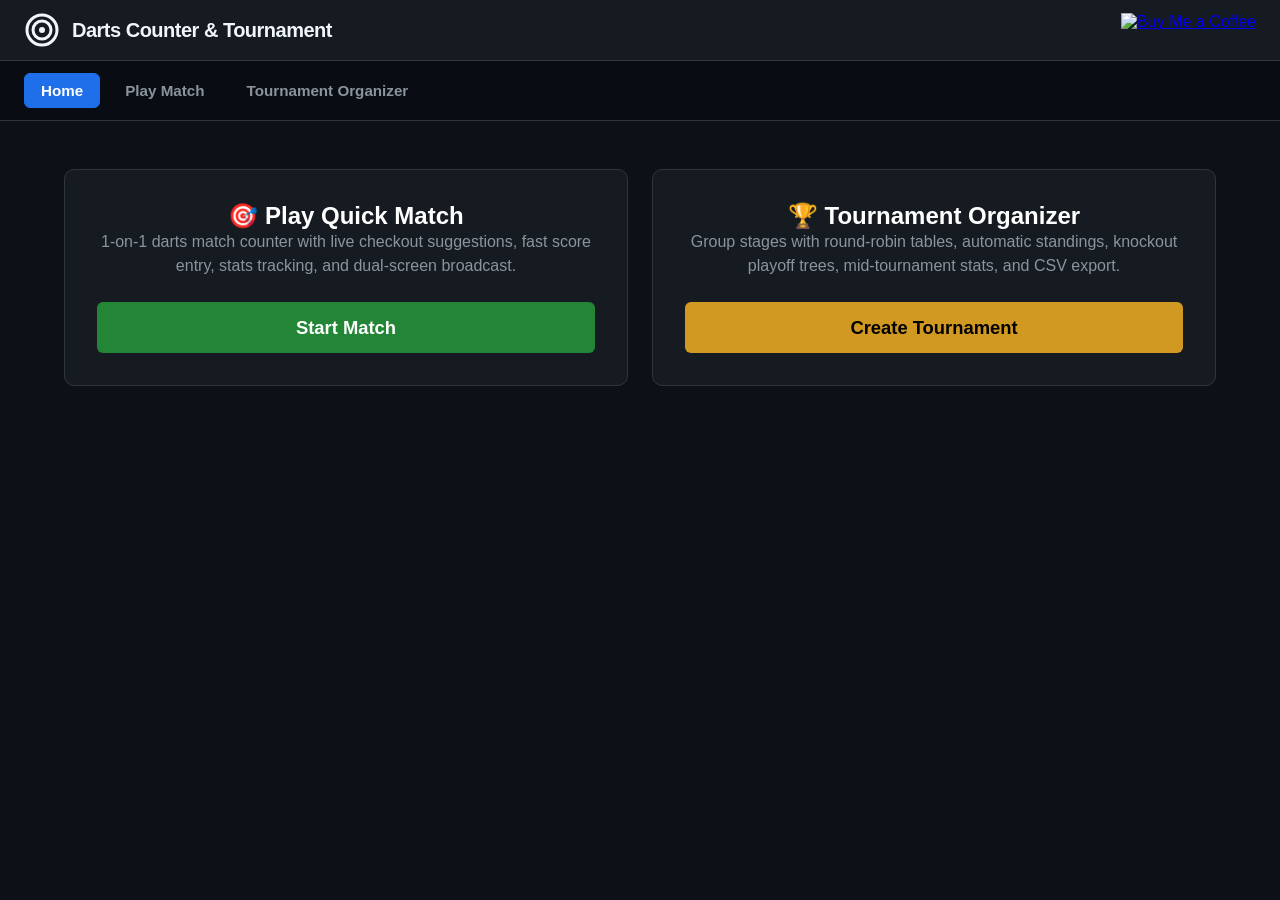
==== commit ce032bc7: "Fix: ensure Bull-off finishes tournament match, records winner, and updates standings/bracket" ====
--- a/index.html
+++ b/index.html
@@ -1108,6 +1108,8 @@
         <div style="display: flex; justify-content: center; gap: 0.75rem; flex-wrap: wrap;">
           <button class="btn btn-primary" id="btn-bo-award-p1">Award Leg to Player 1</button>
           <button class="btn btn-primary" id="btn-bo-award-p2">Award Leg to Player 2</button>
+          <button class="btn btn-gold" id="btn-bo-match-p1" style="display: none;">🏆 Award Match to Player 1</button>
+          <button class="btn btn-gold" id="btn-bo-match-p2" style="display: none;">🏆 Award Match to Player 2</button>
           <button class="btn btn-secondary" id="btn-bo-reset">Reset Throws</button>
         </div>
       </div>
@@ -1365,10 +1367,32 @@
         return Math.min(v1, v2) + 1;
       }
 
-      resolveBullOff(winnerIndex) {
+      resolveBullOff(winnerIndex, decideEntireMatch = false) {
         if (this.isFinished) return false;
         this.currentLeg.winner = winnerIndex;
         this.currentLeg.decidedBy = "bull_off";
+
+        if (decideEntireMatch) {
+          if (winnerIndex === 0) {
+            this.legsP1 = Math.max(this.legsP1 + 1, this.legsToWin);
+            this.winner = this.player1;
+          } else {
+            this.legsP2 = Math.max(this.legsP2 + 1, this.legsToWin);
+            this.winner = this.player2;
+          }
+          this.isFinished = true;
+          this.legs.push(JSON.parse(JSON.stringify(this.currentLeg)));
+          this.history.push({
+            type: "bull_off",
+            legIndex: this.currentLegIndex,
+            turn: winnerIndex,
+            winner: winnerIndex,
+            legWon: true,
+            matchWon: true
+          });
+          return { success: true, isFinished: true, winner: this.winner };
+        }
+
         if (winnerIndex === 0) this.legsP1++;
         else this.legsP2++;
 
@@ -1391,7 +1415,10 @@
           this.isFinished = true;
           if (this.legsP1 > this.legsP2) this.winner = this.player1;
           else if (this.legsP2 > this.legsP1) this.winner = this.player2;
-          else this.winner = "Draw";
+          else {
+            // Bull-off tiebreaker resolves winner
+            this.winner = winnerIndex === 0 ? this.player1 : this.player2;
+          }
           historyEntry.matchWon = true;
         } else {
           this.currentLegIndex++;
@@ -2704,8 +2731,34 @@
         document.getElementById("bo-rounds-count").textContent = activeMatch.bullOffAfterRounds;
         document.getElementById("bo-p1-name").textContent = activeMatch.player1;
         document.getElementById("bo-p2-name").textContent = activeMatch.player2;
-        document.getElementById("btn-bo-award-p1").textContent = `Award Leg to ${activeMatch.player1}`;
-        document.getElementById("btn-bo-award-p2").textContent = `Award Leg to ${activeMatch.player2}`;
+
+        const isDecidingLeg = (activeMatch.legsP1 + 1 >= activeMatch.legsToWin) ||
+                              (activeMatch.legsP2 + 1 >= activeMatch.legsToWin) ||
+                              (activeMatch.legsToWin === 1);
+
+        const btnP1 = document.getElementById("btn-bo-award-p1");
+        const btnP2 = document.getElementById("btn-bo-award-p2");
+        const btnMatchP1 = document.getElementById("btn-bo-match-p1");
+        const btnMatchP2 = document.getElementById("btn-bo-match-p2");
+
+        if (isDecidingLeg) {
+          btnP1.textContent = `🏆 Award Match to ${activeMatch.player1}`;
+          btnP2.textContent = `🏆 Award Match to ${activeMatch.player2}`;
+          if (btnMatchP1) btnMatchP1.style.display = "none";
+          if (btnMatchP2) btnMatchP2.style.display = "none";
+        } else {
+          btnP1.textContent = `Award Leg to ${activeMatch.player1}`;
+          btnP2.textContent = `Award Leg to ${activeMatch.player2}`;
+          if (btnMatchP1) {
+            btnMatchP1.style.display = "inline-flex";
+            btnMatchP1.textContent = `🏆 Award Match to ${activeMatch.player1}`;
+          }
+          if (btnMatchP2) {
+            btnMatchP2.style.display = "inline-flex";
+            btnMatchP2.textContent = `🏆 Award Match to ${activeMatch.player2}`;
+          }
+        }
+
         resetBullOffThrows();
         modal.style.display = "flex";
       }
@@ -2755,14 +2808,34 @@
         }
       }
 
-      document.getElementById("btn-bo-award-p1").addEventListener("click", () => resolveBullOffWinner(0));
-      document.getElementById("btn-bo-award-p2").addEventListener("click", () => resolveBullOffWinner(1));
+      document.getElementById("btn-bo-award-p1").addEventListener("click", () => resolveBullOffWinner(0, false));
+      document.getElementById("btn-bo-award-p2").addEventListener("click", () => resolveBullOffWinner(1, false));
+
+      const btnMatchP1 = document.getElementById("btn-bo-match-p1");
+      if (btnMatchP1) btnMatchP1.addEventListener("click", () => resolveBullOffWinner(0, true));
+
+      const btnMatchP2 = document.getElementById("btn-bo-match-p2");
+      if (btnMatchP2) btnMatchP2.addEventListener("click", () => resolveBullOffWinner(1, true));
+
       document.getElementById("btn-bo-reset").addEventListener("click", resetBullOffThrows);
 
-      function resolveBullOffWinner(winnerIndex) {
+      function resolveBullOffWinner(winnerIndex, decideEntireMatch = false) {
         if (!activeMatch) return;
         document.getElementById("modal-bull-off").style.display = "none";
-        activeMatch.resolveBullOff(winnerIndex);
+        activeMatch.resolveBullOff(winnerIndex, decideEntireMatch);
+
+        // Immediate tournament record if match finished
+        if (activeMatch.isFinished && currentTournamentMatch && activeTournament) {
+          activeTournament.recordMatchResult(currentTournamentMatch.id, {
+            winner: activeMatch.winner,
+            legsP1: activeMatch.legsP1,
+            legsP2: activeMatch.legsP2,
+            p1Stats: activeMatch.getPlayerStats(0),
+            p2Stats: activeMatch.getPlayerStats(1)
+          });
+          saveTournamentToStorage();
+        }
+
         renderScorer();
       }
 
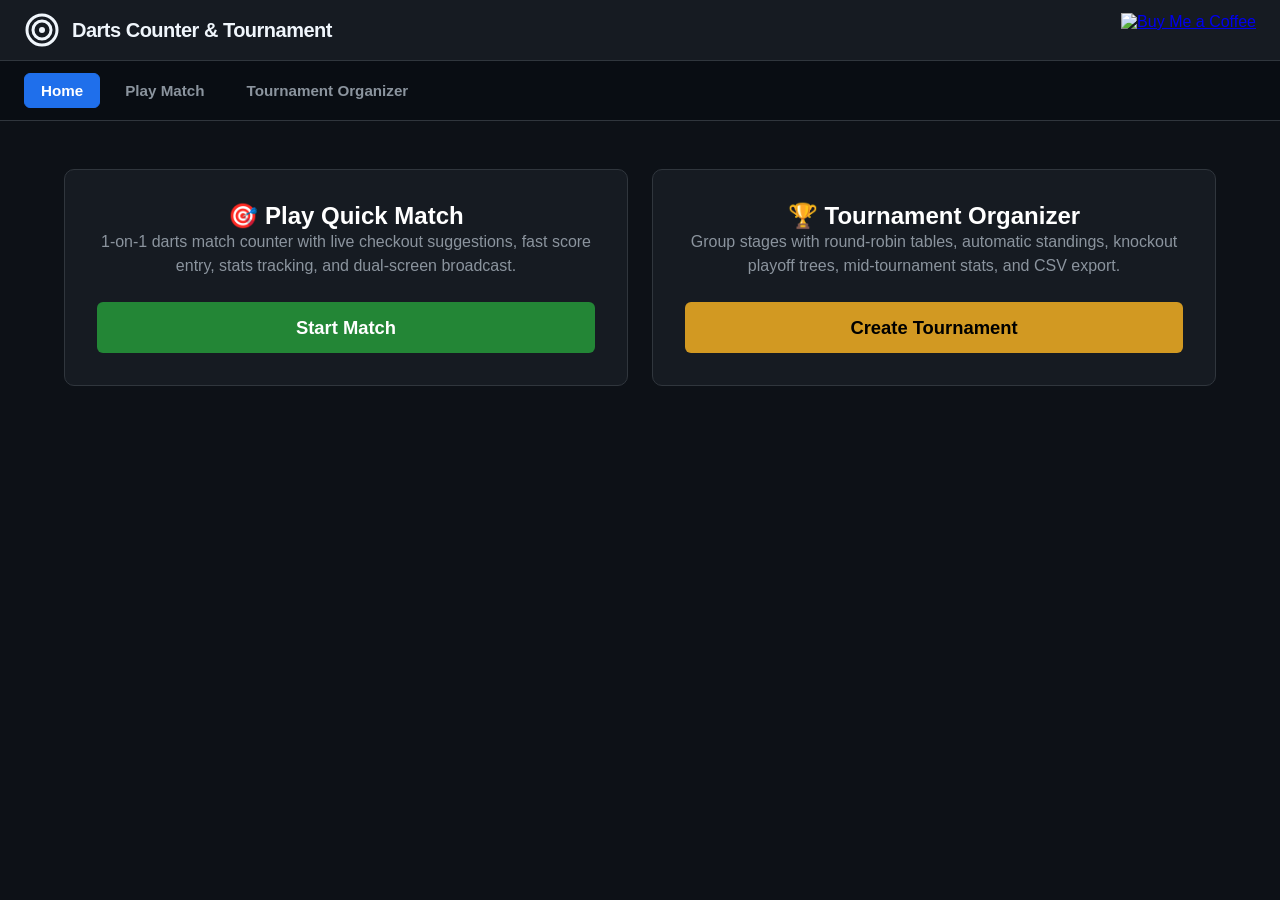
==== commit 3448a61d: "fix: bull-off award button passes correct decideEntireMatch flag - Module-level bullOffDecidingMatch" ====
--- a/index.html
+++ b/index.html
@@ -1108,8 +1108,6 @@
         <div style="display: flex; justify-content: center; gap: 0.75rem; flex-wrap: wrap;">
           <button class="btn btn-primary" id="btn-bo-award-p1">Award Leg to Player 1</button>
           <button class="btn btn-primary" id="btn-bo-award-p2">Award Leg to Player 2</button>
-          <button class="btn btn-gold" id="btn-bo-match-p1" style="display: none;">🏆 Award Match to Player 1</button>
-          <button class="btn btn-gold" id="btn-bo-match-p2" style="display: none;">🏆 Award Match to Player 2</button>
           <button class="btn btn-secondary" id="btn-bo-reset">Reset Throws</button>
         </div>
       </div>
@@ -2725,6 +2723,8 @@
       // --- Bull-off Modal Handlers ---
       let boThrows = { p1: null, p2: null };
 
+      let bullOffDecidingMatch = false;
+
       function openBullOffModal() {
         if (!activeMatch) return;
         const modal = document.getElementById("modal-bull-off");
@@ -2732,31 +2732,18 @@
         document.getElementById("bo-p1-name").textContent = activeMatch.player1;
         document.getElementById("bo-p2-name").textContent = activeMatch.player2;
 
-        const isDecidingLeg = (activeMatch.legsP1 + 1 >= activeMatch.legsToWin) ||
-                              (activeMatch.legsP2 + 1 >= activeMatch.legsToWin) ||
-                              (activeMatch.legsToWin === 1);
+        bullOffDecidingMatch = (activeMatch.legsP1 + 1 >= activeMatch.legsToWin) ||
+                               (activeMatch.legsP2 + 1 >= activeMatch.legsToWin) ||
+                               (activeMatch.legsToWin === 1);
 
         const btnP1 = document.getElementById("btn-bo-award-p1");
         const btnP2 = document.getElementById("btn-bo-award-p2");
-        const btnMatchP1 = document.getElementById("btn-bo-match-p1");
-        const btnMatchP2 = document.getElementById("btn-bo-match-p2");
-
-        if (isDecidingLeg) {
+        if (bullOffDecidingMatch) {
           btnP1.textContent = `🏆 Award Match to ${activeMatch.player1}`;
           btnP2.textContent = `🏆 Award Match to ${activeMatch.player2}`;
-          if (btnMatchP1) btnMatchP1.style.display = "none";
-          if (btnMatchP2) btnMatchP2.style.display = "none";
         } else {
           btnP1.textContent = `Award Leg to ${activeMatch.player1}`;
           btnP2.textContent = `Award Leg to ${activeMatch.player2}`;
-          if (btnMatchP1) {
-            btnMatchP1.style.display = "inline-flex";
-            btnMatchP1.textContent = `🏆 Award Match to ${activeMatch.player1}`;
-          }
-          if (btnMatchP2) {
-            btnMatchP2.style.display = "inline-flex";
-            btnMatchP2.textContent = `🏆 Award Match to ${activeMatch.player2}`;
-          }
         }
 
         resetBullOffThrows();
@@ -2808,14 +2795,8 @@
         }
       }
 
-      document.getElementById("btn-bo-award-p1").addEventListener("click", () => resolveBullOffWinner(0, false));
-      document.getElementById("btn-bo-award-p2").addEventListener("click", () => resolveBullOffWinner(1, false));
-
-      const btnMatchP1 = document.getElementById("btn-bo-match-p1");
-      if (btnMatchP1) btnMatchP1.addEventListener("click", () => resolveBullOffWinner(0, true));
-
-      const btnMatchP2 = document.getElementById("btn-bo-match-p2");
-      if (btnMatchP2) btnMatchP2.addEventListener("click", () => resolveBullOffWinner(1, true));
+      document.getElementById("btn-bo-award-p1").addEventListener("click", () => resolveBullOffWinner(0, bullOffDecidingMatch));
+      document.getElementById("btn-bo-award-p2").addEventListener("click", () => resolveBullOffWinner(1, bullOffDecidingMatch));
 
       document.getElementById("btn-bo-reset").addEventListener("click", resetBullOffThrows);
 
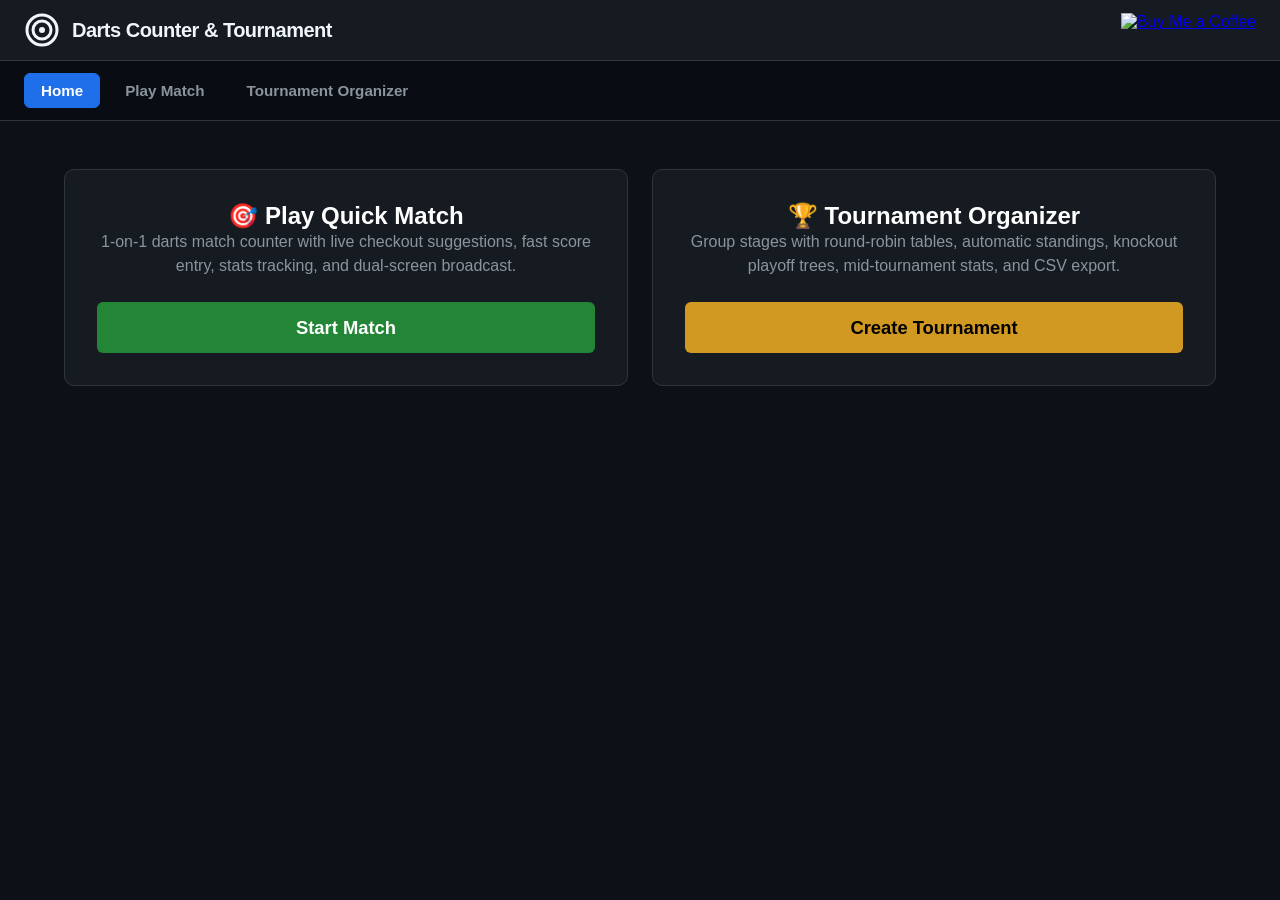
==== commit 800fe0d5: "adding end mach with throw to bull and option to set score maually for each match" ====
--- a/index.html
+++ b/index.html
@@ -1046,10 +1046,40 @@
             <input type="number" id="tms-bull-off-rounds" class="form-control" value="15" min="3" max="50" style="width: 90px; display: inline-block;">
           </div>
         </div>
+
+        <hr style="border: 0; border-top: 1px solid var(--border); margin: 1.25rem 0;">
+
+        <div style="background: var(--bg-card); border: 1px solid var(--border); padding: 1rem; border-radius: 8px;">
+          <div style="font-weight: 700; color: var(--accent-gold); margin-bottom: 0.75rem; font-size: 0.95rem;">
+            ⚡ Or Enter Result Manually
+          </div>
+          <div style="display: grid; grid-template-columns: 1fr 1fr; gap: 1rem; margin-bottom: 0.75rem;">
+            <div class="form-group" style="margin-bottom: 0;">
+              <label id="tms-manual-p1-label" for="tms-manual-legs-p1" style="font-size: 0.85rem;">Player 1 Legs:</label>
+              <input type="number" id="tms-manual-legs-p1" class="form-control" value="0" min="0" max="50">
+            </div>
+            <div class="form-group" style="margin-bottom: 0;">
+              <label id="tms-manual-p2-label" for="tms-manual-legs-p2" style="font-size: 0.85rem;">Player 2 Legs:</label>
+              <input type="number" id="tms-manual-legs-p2" class="form-control" value="0" min="0" max="50">
+            </div>
+          </div>
+          <div class="form-group" style="margin-bottom: 0.75rem;">
+            <label for="tms-manual-winner" style="font-size: 0.85rem;">Match Winner:</label>
+            <select id="tms-manual-winner" class="form-control">
+              <option value="auto">Auto-detect from Legs</option>
+              <option value="p1" id="tms-opt-p1">Player 1</option>
+              <option value="p2" id="tms-opt-p2">Player 2</option>
+              <option value="draw" id="tms-opt-draw">Draw (Group Stage only)</option>
+            </select>
+          </div>
+          <button class="btn btn-gold btn-sm" id="btn-tms-save-manual" style="width: 100%;">
+            💾 Save Match Result Manually
+          </button>
+        </div>
       </div>
       <div class="modal-footer">
         <button class="btn btn-secondary" id="btn-tms-cancel">Cancel</button>
-        <button class="btn btn-primary btn-lg" id="btn-tms-start">Start Match</button>
+        <button class="btn btn-primary btn-lg" id="btn-tms-start">Start Interactive Match</button>
       </div>
     </div>
   </div>
@@ -1108,7 +1138,10 @@
         <div style="display: flex; justify-content: center; gap: 0.75rem; flex-wrap: wrap;">
           <button class="btn btn-primary" id="btn-bo-award-p1">Award Leg to Player 1</button>
           <button class="btn btn-primary" id="btn-bo-award-p2">Award Leg to Player 2</button>
+          <button class="btn btn-gold" id="btn-bo-match-p1">🏆 Award Match to Player 1</button>
+          <button class="btn btn-gold" id="btn-bo-match-p2">🏆 Award Match to Player 2</button>
           <button class="btn btn-secondary" id="btn-bo-reset">Reset Throws</button>
+          <button class="btn btn-secondary" id="btn-bo-exit">Exit Match</button>
         </div>
       </div>
     </div>
@@ -1865,25 +1898,16 @@
       }
     }
 
-    // --- 4. REALTIME SYNC (BroadcastChannel + LocalStorage) ---
+    // --- 4. REALTIME SYNC (BroadcastChannel) ---
     const SYNC_CHANNEL = "darts_scoreboard_channel";
-    const SYNC_STORAGE = "darts_scoreboard_state";
 
     class SyncHub {
       constructor(isHost) {
         this.isHost = isHost;
         this.listeners = [];
-        if ("BroadcastChannel" in window) {
-          try {
-            this.bc = new BroadcastChannel(SYNC_CHANNEL);
-            this.bc.onmessage = (e) => this.receive(e.data);
-          } catch (e) {}
-        }
-        window.addEventListener("storage", (e) => {
-          if (e.key === SYNC_STORAGE && e.newValue) {
-            try { this.receive(JSON.parse(e.newValue)); } catch (err) {}
-          }
-        });
+        this.latest = null;
+        this.bc = new BroadcastChannel(SYNC_CHANNEL);
+        this.bc.onmessage = (e) => this.receive(e.data);
       }
 
       receive(msg) {
@@ -1897,25 +1921,11 @@
 
       broadcast(state) {
         this.latest = state;
-        const msg = { type: "GAME_STATE", payload: state, time: Date.now() };
-        if (this.bc) {
-          try { this.bc.postMessage(msg); } catch (e) {}
-        }
-        try { localStorage.setItem(SYNC_STORAGE, JSON.stringify(msg)); } catch (e) {}
+        try { this.bc.postMessage({ type: "GAME_STATE", payload: state }); } catch (e) {}
       }
 
       request() {
-        const msg = { type: "REQUEST_STATE", time: Date.now() };
-        if (this.bc) {
-          try { this.bc.postMessage(msg); } catch (e) {}
-        }
-        const cached = localStorage.getItem(SYNC_STORAGE);
-        if (cached) {
-          try {
-            const data = JSON.parse(cached);
-            if (data && data.payload) this.listeners.forEach(fn => fn(data.payload));
-          } catch (e) {}
-        }
+        try { this.bc.postMessage({ type: "REQUEST_STATE" }); } catch (e) {}
       }
 
       onState(fn) {
@@ -1923,7 +1933,7 @@
       }
     }
 
-    // --- 5. INITIALIZATION & ROUTING ---
+        // --- 5. INITIALIZATION & ROUTING ---
     const isSpectatorMode = window.location.search.includes("screen=display") || window.location.hash === "#display";
 
     if (isSpectatorMode) {
@@ -2097,9 +2107,22 @@
       });
 
       document.getElementById("btn-exit-match").addEventListener("click", () => {
+        if (activeMatch && activeMatch.isFinished) {
+          if (currentTournamentMatch && activeTournament) {
+            renderTournamentDashboard();
+            showView("tourneyDash");
+          } else {
+            showView("home");
+          }
+          return;
+        }
         if (confirm("Exit current match?")) {
-          if (currentTournamentMatch && activeTournament) showView("tourneyDash");
-          else showView("home");
+          if (currentTournamentMatch && activeTournament) {
+            renderTournamentDashboard();
+            showView("tourneyDash");
+          } else {
+            showView("home");
+          }
         }
       });
 
@@ -2158,7 +2181,16 @@
         const logContainer = document.getElementById("scorer-visits-log");
         logContainer.innerHTML = "";
         activeMatch.history.slice(-8).reverse().forEach(action => {
+          if (action.type === "bull_off") {
+            const winnerName = action.winner === 0 ? activeMatch.player1 : activeMatch.player2;
+            const badge = document.createElement("div");
+            badge.className = "visit-badge";
+            badge.textContent = `🎯 Bull-off: ${winnerName} won ${action.matchWon ? "Match" : "Leg"}`;
+            logContainer.appendChild(badge);
+            return;
+          }
           const v = action.visit;
+          if (!v) return;
           const pName = v.playerIndex === 0 ? activeMatch.player1 : activeMatch.player2;
           const badge = document.createElement("div");
           badge.className = `visit-badge ${v.bust ? "bust" : ""}`;
@@ -2499,7 +2531,14 @@
                       ${m.isFinished ? `<div style="font-size:0.85rem; color:var(--accent-gold);">${m.legsP1} - ${m.legsP2} (${m.winner})</div>` : ""}
                     </div>
                     <div>
-                      ${!m.isFinished ? `<button class="btn btn-primary btn-sm btn-play-match" data-match-id="${m.id}">Play</button>` : `<span style="font-size:0.8rem; color:#238636;">✓ Done</span>`}
+                      ${!m.isFinished ? `
+                        <button class="btn btn-primary btn-sm btn-play-match" data-match-id="${m.id}">Play / Set Result</button>
+                      ` : `
+                        <div style="display:flex; align-items:center; gap:0.5rem;">
+                          <span style="font-size:0.8rem; color:#238636;">✓ Done</span>
+                          <button class="btn btn-secondary btn-sm btn-play-match" data-match-id="${m.id}" style="font-size:0.75rem; padding:2px 8px;">Edit</button>
+                        </div>
+                      `}
                     </div>
                   </div>
                 `).join("")}
@@ -2582,6 +2621,62 @@
         });
       });
 
+      document.getElementById("btn-tms-save-manual").addEventListener("click", () => {
+        if (!pendingTournamentMatch || !activeTournament) return;
+        const match = pendingTournamentMatch;
+        const legsP1 = parseInt(document.getElementById("tms-manual-legs-p1").value, 10) || 0;
+        const legsP2 = parseInt(document.getElementById("tms-manual-legs-p2").value, 10) || 0;
+        const winnerOpt = document.getElementById("tms-manual-winner").value;
+
+        let winner = null;
+        if (winnerOpt === "p1") winner = match.player1;
+        else if (winnerOpt === "p2") winner = match.player2;
+        else if (winnerOpt === "draw") winner = "Draw";
+        else {
+          if (legsP1 > legsP2) winner = match.player1;
+          else if (legsP2 > legsP1) winner = match.player2;
+          else winner = (match.stage === "group" || !match.stage) ? "Draw" : match.player1;
+        }
+
+        const p1Stats = {
+          name: match.player1,
+          legsWon: legsP1,
+          legsLost: legsP2,
+          threeDartAvg: 0,
+          doubleAttempts: 0,
+          doubleHits: 0,
+          checkoutPct: 0,
+          highestCheckout: 0,
+          count180: 0, count140: 0, count100: 0, count60: 0,
+          totalDarts: 0, totalScore: 0
+        };
+
+        const p2Stats = {
+          name: match.player2,
+          legsWon: legsP2,
+          legsLost: legsP1,
+          threeDartAvg: 0,
+          doubleAttempts: 0,
+          doubleHits: 0,
+          checkoutPct: 0,
+          highestCheckout: 0,
+          count180: 0, count140: 0, count100: 0, count60: 0,
+          totalDarts: 0, totalScore: 0
+        };
+
+        activeTournament.recordMatchResult(match.id, {
+          winner,
+          legsP1,
+          legsP2,
+          p1Stats,
+          p2Stats
+        });
+
+        saveTournamentToStorage();
+        closeTournamentMatchSetup();
+        renderTournamentDashboard();
+      });
+
       function launchTournamentFixture(matchId) {
         let match = null;
         for (const g of activeTournament.groups) {
@@ -2610,6 +2705,22 @@
           tmsBullToggle.checked = hasBullOff;
           tmsBullConfig.style.display = hasBullOff ? "flex" : "none";
           document.getElementById("tms-bull-off-rounds").value = ms.bullOffAfterRounds || 15;
+        }
+
+        document.getElementById("tms-manual-p1-label").textContent = `${match.player1} Legs:`;
+        document.getElementById("tms-manual-p2-label").textContent = `${match.player2} Legs:`;
+        document.getElementById("tms-opt-p1").textContent = match.player1;
+        document.getElementById("tms-opt-p2").textContent = match.player2;
+        document.getElementById("tms-manual-legs-p1").value = match.isFinished ? match.legsP1 : 0;
+        document.getElementById("tms-manual-legs-p2").value = match.isFinished ? match.legsP2 : 0;
+        if (match.isFinished) {
+          document.getElementById("tms-manual-winner").value = (match.winner === match.player1 ? "p1" : (match.winner === match.player2 ? "p2" : (match.winner === "Draw" ? "draw" : "auto")));
+        } else {
+          document.getElementById("tms-manual-winner").value = "auto";
+        }
+        const optDraw = document.getElementById("tms-opt-draw");
+        if (optDraw) {
+          optDraw.style.display = (match.stage === "group" || !match.stage) ? "block" : "none";
         }
 
         document.getElementById("modal-tourney-match-setup").style.display = "flex";
@@ -2645,9 +2756,11 @@
               <div class="bracket-slot ${s2Win ? "winner" : ""}">
                 <span>${m.player2 || "TBD"}</span><span>${m.isFinished ? m.legsP2 : "-"}</span>
               </div>
-              ${(!m.isFinished && m.player1 && m.player2 && m.player1 !== "BYE" && m.player2 !== "BYE") ? `
+              ${(m.player1 && m.player2 && m.player1 !== "BYE" && m.player2 !== "BYE") ? `
                 <div style="padding: 4px; text-align: center; background: var(--bg-card); border-top: 1px solid var(--border);">
-                  <button class="btn btn-primary btn-sm btn-play-match" data-match-id="${m.id}" style="width:100%; font-size:0.75rem; padding:2px 6px;">Play Match</button>
+                  <button class="btn ${m.isFinished ? "btn-secondary" : "btn-primary"} btn-sm btn-play-match" data-match-id="${m.id}" style="width:100%; font-size:0.75rem; padding:2px 6px;">
+                    ${m.isFinished ? "Edit Result" : "Play / Set Result"}
+                  </button>
                 </div>
               ` : ""}
             `;
@@ -2723,8 +2836,6 @@
       // --- Bull-off Modal Handlers ---
       let boThrows = { p1: null, p2: null };
 
-      let bullOffDecidingMatch = false;
-
       function openBullOffModal() {
         if (!activeMatch) return;
         const modal = document.getElementById("modal-bull-off");
@@ -2732,19 +2843,24 @@
         document.getElementById("bo-p1-name").textContent = activeMatch.player1;
         document.getElementById("bo-p2-name").textContent = activeMatch.player2;
 
-        bullOffDecidingMatch = (activeMatch.legsP1 + 1 >= activeMatch.legsToWin) ||
-                               (activeMatch.legsP2 + 1 >= activeMatch.legsToWin) ||
-                               (activeMatch.legsToWin === 1);
+        const isDecidingP1 = (activeMatch.legsP1 + 1 >= activeMatch.legsToWin) || (activeMatch.legsToWin === 1);
+        const isDecidingP2 = (activeMatch.legsP2 + 1 >= activeMatch.legsToWin) || (activeMatch.legsToWin === 1);
 
         const btnP1 = document.getElementById("btn-bo-award-p1");
         const btnP2 = document.getElementById("btn-bo-award-p2");
-        if (bullOffDecidingMatch) {
-          btnP1.textContent = `🏆 Award Match to ${activeMatch.player1}`;
-          btnP2.textContent = `🏆 Award Match to ${activeMatch.player2}`;
-        } else {
-          btnP1.textContent = `Award Leg to ${activeMatch.player1}`;
-          btnP2.textContent = `Award Leg to ${activeMatch.player2}`;
-        }
+        const btnMatchP1 = document.getElementById("btn-bo-match-p1");
+        const btnMatchP2 = document.getElementById("btn-bo-match-p2");
+
+        btnP1.textContent = `Award Leg to ${activeMatch.player1}`;
+        btnP2.textContent = `Award Leg to ${activeMatch.player2}`;
+        btnMatchP1.textContent = `🏆 Award Match to ${activeMatch.player1}`;
+        btnMatchP2.textContent = `🏆 Award Match to ${activeMatch.player2}`;
+
+        btnP1.style.display = isDecidingP1 ? "none" : "inline-flex";
+        btnMatchP1.style.display = "inline-flex";
+
+        btnP2.style.display = isDecidingP2 ? "none" : "inline-flex";
+        btnMatchP2.style.display = "inline-flex";
 
         resetBullOffThrows();
         modal.style.display = "flex";
@@ -2756,6 +2872,13 @@
         document.getElementById("bo-p2-val").textContent = "-";
         document.getElementById("bo-status-msg").textContent = "Record each player's throw at the Bull:";
         document.querySelectorAll(".bo-p1-btn, .bo-p2-btn").forEach(b => b.classList.remove("selected", "btn-gold"));
+        const btnP1 = document.getElementById("btn-bo-award-p1");
+        const btnP2 = document.getElementById("btn-bo-award-p2");
+        const btnMatchP1 = document.getElementById("btn-bo-match-p1");
+        const btnMatchP2 = document.getElementById("btn-bo-match-p2");
+        [btnP1, btnP2, btnMatchP1, btnMatchP2].forEach(b => {
+          if (b) b.classList.remove("btn-gold");
+        });
       }
 
       document.querySelectorAll(".bo-p1-btn").forEach(btn => {
@@ -2782,23 +2905,53 @@
 
       function evaluateBullOff() {
         const msg = document.getElementById("bo-status-msg");
+        const btnP1 = document.getElementById("btn-bo-award-p1");
+        const btnP2 = document.getElementById("btn-bo-award-p2");
+        const btnMatchP1 = document.getElementById("btn-bo-match-p1");
+        const btnMatchP2 = document.getElementById("btn-bo-match-p2");
+
+        [btnP1, btnP2, btnMatchP1, btnMatchP2].forEach(b => {
+          if (b) b.classList.remove("btn-gold");
+        });
+
         if (boThrows.p1 === null || boThrows.p2 === null) {
           msg.textContent = "Throw for both players to determine result:";
           return;
         }
         if (boThrows.p1 > boThrows.p2) {
           msg.innerHTML = `🏆 <strong style="color:var(--accent-gold);">${activeMatch.player1}</strong> won the Bull-off!`;
+          if (btnP1) btnP1.classList.add("btn-gold");
+          if (btnMatchP1) btnMatchP1.classList.add("btn-gold");
         } else if (boThrows.p2 > boThrows.p1) {
           msg.innerHTML = `🏆 <strong style="color:var(--accent-gold);">${activeMatch.player2}</strong> won the Bull-off!`;
+          if (btnP2) btnP2.classList.add("btn-gold");
+          if (btnMatchP2) btnMatchP2.classList.add("btn-gold");
         } else {
           msg.innerHTML = `⚖️ <strong>Tie (${boThrows.p1} pts each)!</strong> Re-throw, or pick who was closer.`;
         }
       }
 
-      document.getElementById("btn-bo-award-p1").addEventListener("click", () => resolveBullOffWinner(0, bullOffDecidingMatch));
-      document.getElementById("btn-bo-award-p2").addEventListener("click", () => resolveBullOffWinner(1, bullOffDecidingMatch));
+      document.getElementById("btn-bo-award-p1").addEventListener("click", () => resolveBullOffWinner(0, false));
+      document.getElementById("btn-bo-award-p2").addEventListener("click", () => resolveBullOffWinner(1, false));
+      document.getElementById("btn-bo-match-p1").addEventListener("click", () => resolveBullOffWinner(0, true));
+      document.getElementById("btn-bo-match-p2").addEventListener("click", () => resolveBullOffWinner(1, true));
 
       document.getElementById("btn-bo-reset").addEventListener("click", resetBullOffThrows);
+
+      const btnBoExit = document.getElementById("btn-bo-exit");
+      if (btnBoExit) {
+        btnBoExit.addEventListener("click", () => {
+          if (confirm("Exit current match?")) {
+            document.getElementById("modal-bull-off").style.display = "none";
+            if (currentTournamentMatch && activeTournament) {
+              renderTournamentDashboard();
+              showView("tourneyDash");
+            } else {
+              showView("home");
+            }
+          }
+        });
+      }
 
       function resolveBullOffWinner(winnerIndex, decideEntireMatch = false) {
         if (!activeMatch) return;
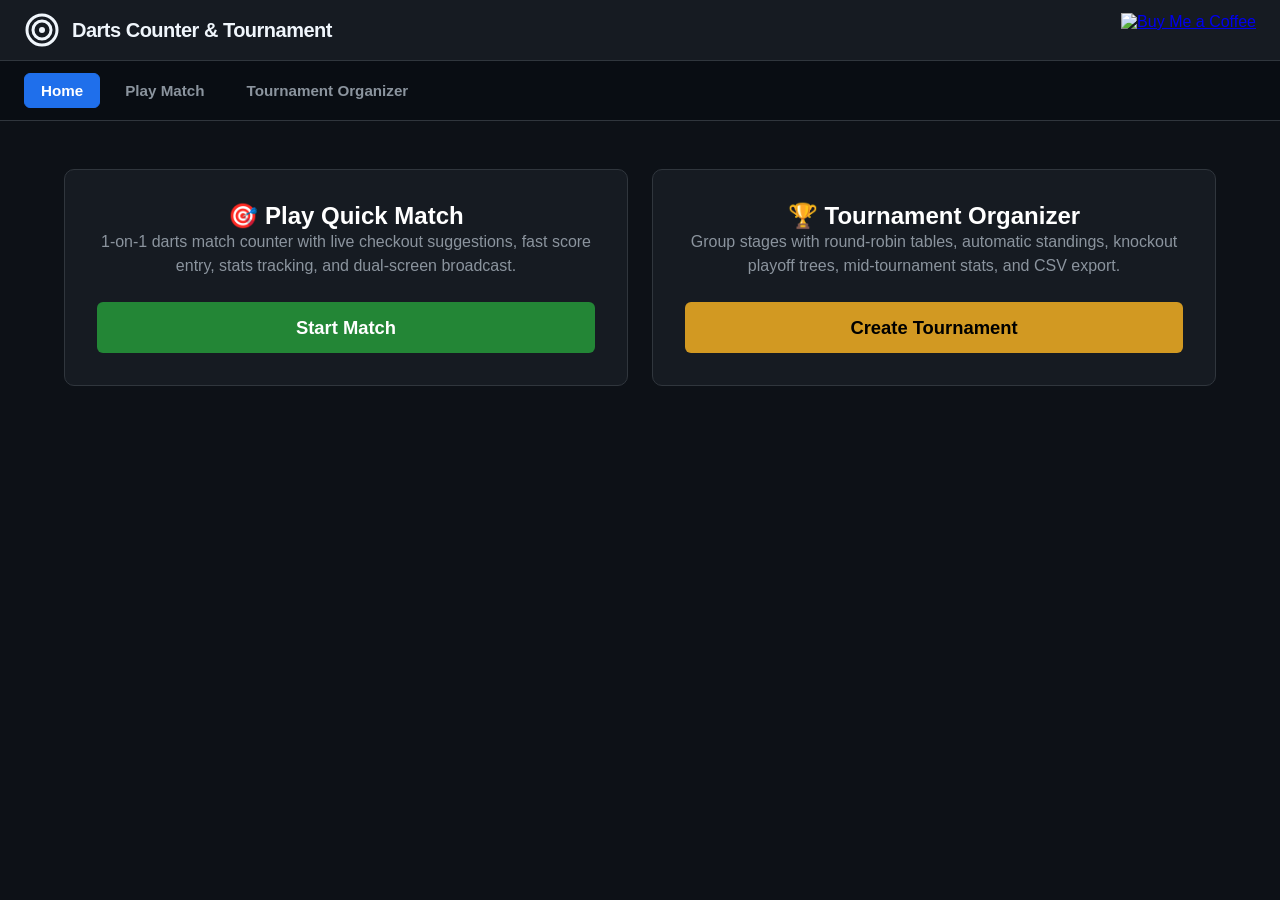
==== commit 83f5b6fd: "added who starts the match and refactored folders" ====
--- a/index.html
+++ b/index.html
@@ -4,523 +4,7 @@
   <meta charset="UTF-8">
   <meta name="viewport" content="width=device-width, initial-scale=1.0">
   <title>Darts Counter & Tournament Organizer</title>
-  <style>
-    :root {
-      --bg-main: #0d1117;
-      --bg-card: #161b22;
-      --bg-input: #21262d;
-      --border: #30363d;
-      --text-main: #f0f6fc;
-      --text-muted: #8b949e;
-      --accent: #238636;
-      --accent-hover: #2ea043;
-      --accent-red: #da3633;
-      --accent-gold: #d29922;
-      --accent-blue: #1f6feb;
-      --font-family: -apple-system, BlinkMacSystemFont, "Segoe UI", Roboto, Helvetica, Arial, sans-serif;
-    }
-
-    * { box-sizing: border-box; margin: 0; padding: 0; }
-
-    body {
-      font-family: var(--font-family);
-      background-color: var(--bg-main);
-      color: var(--text-main);
-      min-height: 100vh;
-      display: flex;
-      flex-direction: column;
-    }
-
-    /* App Header */
-    header.app-header {
-      display: flex;
-      justify-content: space-between;
-      align-items: center;
-      padding: 0.75rem 1.5rem;
-      background-color: var(--bg-card);
-      border-bottom: 1px solid var(--border);
-    }
-
-    .brand {
-      display: flex;
-      align-items: center;
-      gap: 0.75rem;
-    }
-
-    .logo-img {
-      height: 40px;
-      width: auto;
-      max-width: 140px;
-      object-fit: contain;
-    }
-
-    .logo-fallback {
-      width: 36px;
-      height: 36px;
-      fill: var(--accent-gold);
-    }
-
-    .app-title {
-      font-size: 1.25rem;
-      font-weight: 700;
-      letter-spacing: -0.5px;
-    }
-
-    .header-right {
-      display: flex;
-      align-items: center;
-      gap: 1rem;
-    }
-
-    .bmac-link img {
-      display: block;
-      height: 34px;
-    }
-
-    /* Navigation bar */
-    .nav-bar {
-      display: flex;
-      gap: 0.5rem;
-      padding: 0.75rem 1.5rem;
-      background: #090d13;
-      border-bottom: 1px solid var(--border);
-      overflow-x: auto;
-    }
-
-    .nav-btn {
-      background: transparent;
-      color: var(--text-muted);
-      border: 1px solid transparent;
-      padding: 0.5rem 1rem;
-      border-radius: 6px;
-      font-size: 0.95rem;
-      font-weight: 600;
-      cursor: pointer;
-      transition: all 0.15s ease;
-    }
-
-    .nav-btn:hover {
-      color: var(--text-main);
-      background: var(--bg-card);
-    }
-
-    .nav-btn.active {
-      color: #fff;
-      background: var(--accent-blue);
-      border-color: var(--accent-blue);
-    }
-
-    /* Main Container */
-    main.container {
-      flex: 1;
-      max-width: 1200px;
-      width: 100%;
-      margin: 0 auto;
-      padding: 1.5rem;
-    }
-
-    /* Utility Cards & Buttons */
-    .card {
-      background: var(--bg-card);
-      border: 1px solid var(--border);
-      border-radius: 8px;
-      padding: 1.5rem;
-      margin-bottom: 1.5rem;
-    }
-
-    .btn {
-      display: inline-flex;
-      align-items: center;
-      justify-content: center;
-      gap: 0.5rem;
-      padding: 0.6rem 1.2rem;
-      border-radius: 6px;
-      font-weight: 600;
-      font-size: 0.95rem;
-      cursor: pointer;
-      border: 1px solid transparent;
-      transition: all 0.15s ease;
-      user-select: none;
-    }
-
-    .btn-primary { background: var(--accent); color: #fff; }
-    .btn-primary:hover { background: var(--accent-hover); }
-    .btn-danger { background: var(--accent-red); color: #fff; }
-    .btn-danger:hover { opacity: 0.9; }
-    .btn-secondary { background: var(--bg-input); color: var(--text-main); border-color: var(--border); }
-    .btn-secondary:hover { background: #30363d; }
-    .btn-gold { background: var(--accent-gold); color: #000; font-weight: 700; }
-    .btn-gold:hover { filter: brightness(1.1); }
-    .btn-blue { background: var(--accent-blue); color: #fff; }
-    .btn-blue:hover { opacity: 0.9; }
-    .btn-sm { padding: 0.35rem 0.75rem; font-size: 0.85rem; }
-    .btn-lg { padding: 0.85rem 1.75rem; font-size: 1.15rem; }
-
-    /* Form inputs */
-    .form-group { margin-bottom: 1.2rem; }
-    .form-group label { display: block; margin-bottom: 0.4rem; font-size: 0.9rem; color: var(--text-muted); }
-    .form-control {
-      width: 100%;
-      background: var(--bg-input);
-      border: 1px solid var(--border);
-      color: var(--text-main);
-      padding: 0.6rem 0.8rem;
-      border-radius: 6px;
-      font-size: 1rem;
-    }
-    .form-control:focus { outline: none; border-color: var(--accent-blue); }
-    .form-row {
-      display: grid;
-      grid-template-columns: repeat(auto-fit, minmax(200px, 1fr));
-      gap: 1rem;
-    }
-
-    /* Home Welcome */
-    .welcome-grid {
-      display: grid;
-      grid-template-columns: repeat(auto-fit, minmax(320px, 1fr));
-      gap: 1.5rem;
-      margin-top: 1.5rem;
-    }
-
-    .welcome-card {
-      background: var(--bg-card);
-      border: 1px solid var(--border);
-      border-radius: 10px;
-      padding: 2rem;
-      text-align: center;
-      display: flex;
-      flex-direction: column;
-      justify-content: space-between;
-      gap: 1.5rem;
-    }
-
-    .welcome-card h3 { font-size: 1.5rem; color: #fff; }
-    .welcome-card p { color: var(--text-muted); line-height: 1.5; }
-
-    /* Match Scorer */
-    .match-topbar {
-      display: flex;
-      justify-content: space-between;
-      align-items: center;
-      margin-bottom: 1rem;
-      flex-wrap: wrap;
-      gap: 0.75rem;
-    }
-
-    .scoreboard-grid {
-      display: grid;
-      grid-template-columns: 1fr 1fr;
-      gap: 1rem;
-      margin-bottom: 1.5rem;
-    }
-
-    .player-box {
-      background: var(--bg-card);
-      border: 2px solid var(--border);
-      border-radius: 12px;
-      padding: 1.5rem;
-      text-align: center;
-      transition: all 0.2s ease;
-      position: relative;
-    }
-
-    .player-box.active-turn {
-      border-color: var(--accent);
-      box-shadow: 0 0 15px rgba(35, 134, 54, 0.3);
-    }
-
-    .player-box.active-turn::before {
-      content: "ACTIVE THROW";
-      position: absolute;
-      top: -11px;
-      left: 50%;
-      transform: translateX(-50%);
-      background: var(--accent);
-      color: #fff;
-      font-size: 0.7rem;
-      font-weight: 800;
-      padding: 2px 10px;
-      border-radius: 10px;
-      letter-spacing: 1px;
-    }
-
-    .player-name { font-size: 1.4rem; font-weight: 700; margin-bottom: 0.5rem; }
-    .player-legs {
-      display: inline-block;
-      background: var(--bg-input);
-      padding: 0.2rem 0.8rem;
-      border-radius: 20px;
-      font-size: 0.85rem;
-      color: var(--accent-gold);
-      margin-bottom: 0.75rem;
-      font-weight: 600;
-    }
-
-    .score-display {
-      font-size: 4.5rem;
-      font-weight: 900;
-      line-height: 1;
-      color: #fff;
-      letter-spacing: -2px;
-      margin: 0.5rem 0;
-    }
-
-    .checkout-box {
-      min-height: 28px;
-      font-size: 1.1rem;
-      font-weight: 700;
-      color: var(--accent-gold);
-      background: rgba(210, 153, 34, 0.1);
-      border-radius: 6px;
-      padding: 0.25rem 0.5rem;
-      margin-bottom: 0.5rem;
-    }
-
-    .player-stats-mini {
-      display: flex;
-      justify-content: space-around;
-      font-size: 0.85rem;
-      color: var(--text-muted);
-      border-top: 1px solid var(--border);
-      padding-top: 0.5rem;
-    }
-
-    .player-stats-mini strong { color: var(--text-main); }
-
-    /* Input Controls */
-    .input-control-panel {
-      background: var(--bg-card);
-      border: 1px solid var(--border);
-      border-radius: 10px;
-      padding: 1.25rem;
-    }
-
-    .input-mode-tabs { display: flex; gap: 0.5rem; margin-bottom: 1rem; }
-    .mode-tab {
-      flex: 1;
-      padding: 0.5rem;
-      background: var(--bg-input);
-      border: 1px solid var(--border);
-      color: var(--text-muted);
-      border-radius: 6px;
-      cursor: pointer;
-      font-weight: 600;
-      text-align: center;
-    }
-    .mode-tab.active { background: var(--accent-blue); color: #fff; border-color: var(--accent-blue); }
-
-    .numeric-input-wrap { display: flex; flex-direction: column; gap: 1rem; }
-    .numeric-bar { display: flex; gap: 0.75rem; }
-    .score-number-input {
-      flex: 1;
-      font-size: 1.8rem;
-      text-align: center;
-      font-weight: 700;
-      background: var(--bg-input);
-      border: 2px solid var(--border);
-      color: #fff;
-      border-radius: 8px;
-      padding: 0.4rem;
-    }
-    .score-number-input:focus { outline: none; border-color: var(--accent); }
-
-    .common-scores {
-      display: grid;
-      grid-template-columns: repeat(auto-fill, minmax(65px, 1fr));
-      gap: 0.5rem;
-    }
-
-    .common-btn {
-      background: var(--bg-input);
-      border: 1px solid var(--border);
-      color: var(--text-main);
-      padding: 0.6rem 0.2rem;
-      border-radius: 6px;
-      font-size: 0.95rem;
-      font-weight: 700;
-      cursor: pointer;
-      transition: all 0.1s;
-    }
-    .common-btn:hover { background: #30363d; border-color: var(--accent-blue); }
-
-    .board-keypad-wrap { display: flex; flex-direction: column; gap: 1rem; }
-    .dart-slots { display: grid; grid-template-columns: 1fr 1fr 1fr; gap: 0.75rem; text-align: center; }
-    .dart-slot {
-      background: var(--bg-input);
-      border: 1px solid var(--border);
-      border-radius: 6px;
-      padding: 0.6rem;
-    }
-    .dart-slot.active { border-color: var(--accent); }
-    .dart-slot .slot-title { font-size: 0.75rem; color: var(--text-muted); }
-    .dart-slot .slot-value { font-size: 1.25rem; font-weight: 800; color: var(--accent-gold); }
-
-    .multiplier-row { display: grid; grid-template-columns: 1fr 1fr 1fr; gap: 0.5rem; }
-    .mult-btn {
-      background: var(--bg-input);
-      border: 1px solid var(--border);
-      color: var(--text-main);
-      padding: 0.6rem;
-      border-radius: 6px;
-      font-weight: 700;
-      cursor: pointer;
-    }
-    .mult-btn.active { background: var(--accent-gold); color: #000; border-color: var(--accent-gold); }
-
-    .targets-grid { display: grid; grid-template-columns: repeat(5, 1fr); gap: 0.5rem; }
-    .target-btn {
-      background: var(--bg-input);
-      border: 1px solid var(--border);
-      color: #fff;
-      padding: 0.75rem 0.2rem;
-      border-radius: 6px;
-      font-size: 1.1rem;
-      font-weight: 700;
-      cursor: pointer;
-    }
-    .target-btn:hover { background: #30363d; }
-    .target-btn.bull { background: #233b28; color: #3fb950; border-color: #238636; }
-    .target-btn.d-bull { background: #471c1c; color: #f85149; border-color: #da3633; }
-
-    .double-prompt-bar {
-      background: rgba(33, 38, 45, 0.95);
-      border: 1px solid var(--accent-gold);
-      border-radius: 8px;
-      padding: 0.75rem;
-      display: flex;
-      align-items: center;
-      justify-content: space-between;
-      gap: 1rem;
-      margin-top: 0.75rem;
-      flex-wrap: wrap;
-    }
-
-    .double-prompt-label { font-size: 0.9rem; font-weight: 600; color: var(--accent-gold); }
-    .double-prompt-buttons { display: flex; gap: 0.5rem; }
-    .double-count-btn {
-      background: var(--bg-card);
-      border: 1px solid var(--border);
-      color: #fff;
-      width: 38px;
-      height: 38px;
-      border-radius: 6px;
-      font-weight: 800;
-      cursor: pointer;
-    }
-    .double-count-btn.selected { background: var(--accent-gold); color: #000; border-color: var(--accent-gold); }
-
-    .visits-stream { margin-top: 1rem; display: flex; gap: 0.5rem; overflow-x: auto; padding-bottom: 0.25rem; }
-    .visit-badge {
-      background: var(--bg-input);
-      border: 1px solid var(--border);
-      padding: 0.35rem 0.7rem;
-      border-radius: 6px;
-      font-size: 0.85rem;
-      white-space: nowrap;
-    }
-    .visit-badge.bust { border-color: var(--accent-red); color: var(--accent-red); }
-
-    /* Tournament Setup & Dash */
-    .player-tags-list { display: flex; flex-wrap: wrap; gap: 0.5rem; margin-top: 0.75rem; }
-    .player-tag {
-      background: var(--bg-input);
-      border: 1px solid var(--border);
-      padding: 0.35rem 0.8rem;
-      border-radius: 20px;
-      display: flex;
-      align-items: center;
-      gap: 0.5rem;
-      font-size: 0.9rem;
-    }
-    .player-tag .remove-tag { cursor: pointer; color: var(--accent-red); font-weight: bold; }
-
-    .table-wrap { overflow-x: auto; margin-top: 1rem; }
-    table.stats-table { width: 100%; border-collapse: collapse; text-align: left; }
-    table.stats-table th, table.stats-table td { padding: 0.65rem 0.85rem; border-bottom: 1px solid var(--border); }
-    table.stats-table th { background: var(--bg-input); color: var(--text-muted); font-size: 0.85rem; font-weight: 600; text-transform: uppercase; }
-    table.stats-table tr:hover td { background: rgba(255, 255, 255, 0.02); }
-    .qualifying-row td { background: rgba(35, 134, 54, 0.08); }
-    .qualifying-row td:first-child { border-left: 3px solid var(--accent); }
-
-    .fixtures-grid { display: grid; grid-template-columns: repeat(auto-fill, minmax(280px, 1fr)); gap: 0.75rem; margin-top: 1rem; }
-    .fixture-card {
-      background: var(--bg-input);
-      border: 1px solid var(--border);
-      border-radius: 8px;
-      padding: 0.75rem;
-      display: flex;
-      justify-content: space-between;
-      align-items: center;
-    }
-    .fixture-card.finished { opacity: 0.8; border-color: #238636; }
-
-    /* Bracket */
-    .bracket-container { display: flex; gap: 2rem; overflow-x: auto; padding: 1rem 0; }
-    .bracket-round { display: flex; flex-direction: column; justify-content: space-around; min-width: 200px; }
-    .bracket-round-title { text-align: center; font-size: 0.9rem; color: var(--accent-gold); font-weight: 700; margin-bottom: 1rem; text-transform: uppercase; }
-    .bracket-match { background: var(--bg-input); border: 1px solid var(--border); border-radius: 6px; margin: 0.75rem 0; overflow: hidden; }
-    .bracket-slot { padding: 0.5rem 0.75rem; display: flex; justify-content: space-between; font-size: 0.9rem; }
-    .bracket-slot:first-child { border-bottom: 1px solid var(--border); }
-    .bracket-slot.winner { background: rgba(35, 134, 54, 0.2); color: #fff; font-weight: 700; }
-
-    /* Modal */
-    .modal-overlay {
-      position: fixed; inset: 0; background: rgba(0, 0, 0, 0.75);
-      display: flex; align-items: center; justify-content: center; z-index: 1000; padding: 1rem;
-    }
-    .modal-content {
-      background: var(--bg-card); border: 1px solid var(--border); border-radius: 12px;
-      max-width: 900px; width: 100%; max-height: 90vh; display: flex; flex-direction: column;
-      box-shadow: 0 10px 30px rgba(0, 0, 0, 0.5);
-    }
-    .modal-header { padding: 1rem 1.5rem; border-bottom: 1px solid var(--border); display: flex; justify-content: space-between; align-items: center; }
-    .modal-body { padding: 1.5rem; overflow-y: auto; flex: 1; }
-    .modal-footer { padding: 1rem 1.5rem; border-top: 1px solid var(--border); display: flex; justify-content: flex-end; gap: 0.75rem; }
-
-    /* Spectator Second Screen View (activated when ?screen=display) */
-    #spectator-screen {
-      display: none;
-      background: #000;
-      color: #fff;
-      height: 100vh;
-      width: 100vw;
-      overflow: hidden;
-      flex-direction: column;
-      user-select: none;
-    }
-    .display-header {
-      display: flex; justify-content: space-between; align-items: center; padding: 1.5rem 3rem; border-bottom: 2px solid #222;
-    }
-    .display-main {
-      flex: 1; display: grid; grid-template-columns: 1fr 1fr; gap: 2rem; padding: 2rem 3rem;
-    }
-    .display-player-box {
-      background: #111; border: 4px solid #222; border-radius: 20px;
-      display: flex; flex-direction: column; align-items: center; justify-content: center;
-      transition: all 0.2s ease;
-    }
-    .display-player-box.active-turn {
-      border-color: var(--accent); background: #162419; box-shadow: 0 0 40px rgba(35, 134, 54, 0.4);
-    }
-    .display-name { font-size: 3rem; font-weight: 800; margin-bottom: 1rem; }
-    .display-score { font-size: 11rem; font-weight: 900; line-height: 0.9; color: #fff; letter-spacing: -4px; }
-    .display-checkout { margin-top: 1.5rem; font-size: 2.2rem; font-weight: 800; color: var(--accent-gold); min-height: 3rem; }
-    .display-legs-badge { font-size: 2rem; color: var(--accent-gold); background: #222; padding: 0.5rem 2rem; border-radius: 30px; font-weight: 700; margin-bottom: 1rem; }
-    .display-stats-row { margin-top: 1.5rem; display: flex; gap: 3rem; font-size: 1.4rem; color: #aaa; }
-    .display-stats-row strong { color: #fff; }
-    .fs-toggle-btn { position: absolute; bottom: 20px; right: 20px; opacity: 0.3; transition: opacity 0.2s; }
-    .fs-toggle-btn:hover { opacity: 1; }
-
-    @media (max-width: 768px) {
-      .scoreboard-grid { grid-template-columns: 1fr; }
-      .score-display { font-size: 3.5rem; }
-      .targets-grid { grid-template-columns: repeat(4, 1fr); }
-      .display-main { grid-template-columns: 1fr; padding: 1rem; }
-      .display-score { font-size: 6rem; }
-      .display-name { font-size: 2rem; }
-    }
-  </style>
+  <link rel="stylesheet" href="css/style.css">
 </head>
 <body>
 
@@ -616,6 +100,13 @@
               <select id="setup-out-mode" class="form-control">
                 <option value="double" selected>Double Out</option>
                 <option value="single">Single Out</option>
+              </select>
+            </div>
+            <div class="form-group">
+              <label for="setup-starter">Who Starts Match</label>
+              <select id="setup-starter" class="form-control">
+                <option value="0" id="setup-starter-opt-0">Player 1</option>
+                <option value="1" id="setup-starter-opt-1">Player 2</option>
               </select>
             </div>
           </div>
@@ -993,6 +484,32 @@
     </div>
   </div>
 
+  <!-- MODAL: Choose Match Starter -->
+  <div id="modal-match-starter" class="modal-overlay" style="display: none;">
+    <div class="modal-content" style="max-width: 480px; text-align: center; position: relative;">
+      <button class="btn btn-secondary btn-sm" id="btn-starter-close" style="position: absolute; right: 1rem; top: 1rem;">✕</button>
+      <div class="modal-header" style="justify-content: center; padding-bottom: 0.5rem;">
+        <h3>🎯 Who Starts the Match?</h3>
+      </div>
+      <div class="modal-body" style="padding: 1.5rem 1rem;">
+        <p style="color: var(--text-muted); margin-bottom: 1.5rem; font-size: 0.95rem;">
+          Select who throws first in Leg 1 (starter alternates every leg):
+        </p>
+        <div style="display: flex; flex-direction: column; gap: 0.85rem;">
+          <button class="btn btn-primary btn-lg" id="btn-starter-p1" style="font-size: 1.15rem; padding: 0.9rem;">
+            Player 1
+          </button>
+          <button class="btn btn-primary btn-lg" id="btn-starter-p2" style="font-size: 1.15rem; padding: 0.9rem;">
+            Player 2
+          </button>
+          <button class="btn btn-gold btn-lg" id="btn-starter-random" style="font-size: 1.05rem; padding: 0.8rem; margin-top: 0.5rem;">
+            🎲 Coin Toss / Random
+          </button>
+        </div>
+      </div>
+    </div>
+  </div>
+
   <!-- MODAL: Tournament Match Setup / Modify Rules -->
   <div id="modal-tourney-match-setup" class="modal-overlay" style="display: none;">
     <div class="modal-content" style="max-width: 580px;">
@@ -1025,6 +542,13 @@
             <select id="tms-out-mode" class="form-control">
               <option value="double">Double Out</option>
               <option value="single">Single Out</option>
+            </select>
+          </div>
+          <div class="form-group">
+            <label for="tms-starter">Who Starts Match</label>
+            <select id="tms-starter" class="form-control">
+              <option value="0" id="tms-starter-opt-0">Player 1</option>
+              <option value="1" id="tms-starter-opt-1">Player 2</option>
             </select>
           </div>
         </div>
@@ -1147,1837 +671,27 @@
     </div>
   </div>
 
-  <!-- ==================== SCRIPT ==================== -->
+
+  <!-- ==================== SCRIPTS ==================== -->
+  <!-- Engine Modules -->
+  <script src="js/engine/checkouts.js"></script>
+  <script src="js/engine/match.js"></script>
+  <script src="js/engine/tournament.js"></script>
+  <script src="js/sync.js"></script>
+
+  <!-- App Core -->
+  <script src="js/app.js"></script>
+
+  <!-- UI Modules -->
+  <script src="js/ui/spectator.js"></script>
+  <script src="js/ui/scorer.js"></script>
+  <script src="js/ui/keypad.js"></script>
+  <script src="js/ui/tournament.js"></script>
+  <script src="js/ui/modals.js"></script>
+
+  <!-- Bootstrap -->
   <script>
-    // --- 1. CHECKOUT TABLE & RULES ---
-    const CHECKOUT_TABLE = {
-      170: "T20 T20 Bull", 167: "T20 T19 Bull", 164: "T20 T18 Bull", 161: "T20 T17 Bull", 160: "T20 T20 D20",
-      158: "T20 T20 D19", 157: "T20 T19 D20", 156: "T20 T20 D18", 155: "T20 T19 D19", 154: "T20 T18 D20",
-      153: "T20 T19 D18", 152: "T20 T20 D16", 151: "T20 T17 D20", 150: "T20 T18 D18", 149: "T20 T19 D16",
-      148: "T20 T16 D20", 147: "T20 T17 D18", 146: "T20 T18 D16", 145: "T20 T15 D20", 144: "T20 T20 D12",
-      143: "T20 T17 D16", 142: "T20 T14 D20", 141: "T20 T15 D18", 140: "T20 T20 D10", 139: "T20 T13 D20",
-      138: "T20 T18 D12", 137: "T20 T19 D10", 136: "T20 T20 D8",  135: "T20 T15 D15", 134: "T20 T14 D16",
-      133: "T20 T19 D8",  132: "T20 T16 D12", 131: "T20 T13 D16", 130: "T20 T18 D8",  129: "T19 T16 D12",
-      128: "T18 T14 D16", 127: "T20 T17 D8",  126: "T19 T19 D6",  125: "25 T20 D20",  124: "T20 T16 D8",
-      123: "T19 T16 D9",  122: "T18 T18 D7",  121: "T20 T11 D14", 120: "T20 20 D20",   119: "T19 T10 D16",
-      118: "T20 18 D20",  117: "T20 17 D20",  116: "T20 16 D20",  115: "T20 15 D20",  114: "T20 14 D20",
-      113: "T20 13 D20",  112: "T20 20 D16",  111: "T20 19 D16",  110: "T20 18 D16",  109: "T20 17 D16",
-      108: "T20 16 D16",  107: "T19 18 D16",  106: "T20 14 D16",  105: "T20 13 D16",  104: "T18 18 D16",
-      103: "T20 11 D16",  102: "T20 10 D16",  101: "T17 18 D16",  100: "T20 D20",     99: "T19 10 D16",
-      98: "T20 D19",      97: "T19 D20",      96: "T20 D18",      95: "T19 D19",      94: "T18 D20",
-      93: "T19 D18",      92: "T20 D16",      91: "T17 D20",      90: "T20 D15",      89: "T19 D16",
-      88: "T16 D20",      87: "T17 D18",      86: "T18 D16",      85: "T15 D20",      84: "T20 D12",
-      83: "T17 D16",      82: "T14 D20",      81: "T15 D18",      80: "T20 D10",      79: "T19 D11",
-      78: "T18 D12",      77: "T19 D10",      76: "T20 D8",       75: "T17 D12",      74: "T14 D16",
-      73: "T19 D8",       72: "T16 D12",      71: "T13 D16",      70: "T18 D8",       69: "T15 D12",
-      68: "T16 D10",      67: "T17 D8",       66: "T14 D12",      65: "25 D20",       64: "T16 D8",
-      63: "T13 D12",      62: "T10 D16",      61: "T15 D8",       60: "20 D20",       59: "19 D20",
-      58: "18 D20",       57: "17 D20",       56: "16 D20",       55: "15 D20",       54: "14 D20",
-      53: "13 D20",       52: "12 D20",       51: "11 D20",       50: "Bull",         49: "9 D20",
-      48: "16 D16",       47: "15 D16",       46: "14 D16",       45: "13 D16",       44: "12 D16",
-      43: "11 D16",       42: "10 D16",       41: "9 D16",        40: "D20",          39: "7 D16",
-      38: "D19",          37: "5 D16",        36: "D18",          35: "3 D16",        34: "D17",
-      33: "1 D16",        32: "D16",          31: "15 D8",        30: "D15",          29: "13 D8",
-      28: "D14",          27: "11 D8",        26: "D13",          25: "9 D8",         24: "D12",
-      23: "7 D8",         22: "D11",          21: "5 D8",         20: "D10",          19: "3 D8",
-      18: "D9",           17: "1 D8",         16: "D8",           15: "7 D4",         14: "D7",
-      13: "5 D4",         12: "D6",           11: "3 D4",         10: "D5",           9: "1 D4",
-      8: "D4",            7: "3 D2",          6: "D3",            5: "1 D2",          4: "D2",
-      3: "1 D1",          2: "D1"
-    };
-
-    function getCheckout(score, doubleOut) {
-      if (!doubleOut) {
-        if (score <= 20) return `${score}`;
-        if (score === 50) return "Bull";
-        if (score <= 40 && score % 2 === 0) return `D${score / 2}`;
-        if (score <= 60 && score % 3 === 0) return `T${score / 3}`;
-      }
-      return CHECKOUT_TABLE[score] || "";
-    }
-
-    function isFinishPossible(score, doubleOut) {
-      if (doubleOut) return score <= 170 && !!CHECKOUT_TABLE[score];
-      return score <= 180;
-    }
-
-    // --- 2. MATCH CLASS ---
-    class DartsMatch {
-      constructor(config = {}) {
-        this.id = config.id || `match_${Date.now()}`;
-        this.player1 = config.player1 || "Player 1";
-        this.player2 = config.player2 || "Player 2";
-        this.startingScore = config.startingScore || 501;
-        this.legsToWin = config.legsToWin || 3;
-        this.maxLegs = config.maxLegs || 0;
-        this.doubleOut = config.doubleOut !== false;
-        this.trackDoubles = config.trackDoubles !== false;
-        this.bullOffAfterRounds = parseInt(config.bullOffAfterRounds, 10) || 0;
-
-        this.legsP1 = 0;
-        this.legsP2 = 0;
-        this.currentLegIndex = 1;
-        this.currentTurn = 0;
-        this.legs = [];
-        this.history = [];
-        this.isFinished = false;
-        this.winner = null;
-
-        this.initLeg();
-      }
-
-      initLeg() {
-        const legStarter = (this.currentLegIndex % 2 === 1) ? 0 : 1;
-        this.currentTurn = legStarter;
-        this.currentLeg = {
-          legIndex: this.currentLegIndex,
-          starter: legStarter,
-          scores: [this.startingScore, this.startingScore],
-          visits: [[], []],
-          winner: null
-        };
-      }
-
-      getSuggestedCheckout(playerIndex) {
-        const score = this.currentLeg.scores[playerIndex];
-        return getCheckout(score, this.doubleOut);
-      }
-
-      recordVisit({ score, dartsCount = 3, doubleAttempts = 0, dartBreakdown = null }) {
-        if (this.isFinished) return;
-        const pIdx = this.currentTurn;
-        const currentScore = this.currentLeg.scores[pIdx];
-        let isBust = false;
-        let isWon = false;
-        let actualDoubleAttempts = Number(doubleAttempts) || 0;
-        let actualDoubleHit = 0;
-        let finalDartsCount = Math.min(Math.max(dartsCount, 1), 3);
-        let finalScoreLeft = currentScore;
-        let visitScore = score;
-
-        if (dartBreakdown && dartBreakdown.length > 0) {
-          // Dart-by-dart exact verification (keypad mode)
-          let running = currentScore;
-          let thrown = 0;
-          let totalPts = 0;
-
-          for (let i = 0; i < dartBreakdown.length; i++) {
-            const d = dartBreakdown[i];
-            thrown++;
-            totalPts += d.score;
-            const next = running - d.score;
-
-            if (this.doubleOut) {
-              if (next < 0 || next === 1) {
-                isBust = true;
-                break;
-              } else if (next === 0) {
-                if (d.isDouble) {
-                  isWon = true;
-                  actualDoubleHit = 1;
-                  running = 0;
-                  break;
-                } else {
-                  // Reached 0 on single/triple in double out = BUST
-                  isBust = true;
-                  break;
-                }
-              } else {
-                running = next;
-              }
-            } else {
-              if (next < 0) {
-                isBust = true;
-                break;
-              } else if (next === 0) {
-                isWon = true;
-                running = 0;
-                break;
-              } else {
-                running = next;
-              }
-            }
-          }
-
-          finalDartsCount = thrown;
-          if (isBust) {
-            finalScoreLeft = currentScore;
-            visitScore = 0;
-          } else {
-            finalScoreLeft = running;
-            visitScore = totalPts;
-          }
-        } else {
-          // Numeric visit input
-          const remaining = currentScore - score;
-
-          if (this.doubleOut) {
-            if (remaining < 0 || remaining === 1) {
-              isBust = true;
-            } else if (remaining === 0) {
-              // Valid checkout must be in CHECKOUT_TABLE (<=170 and not a bogey number)
-              if (CHECKOUT_TABLE[currentScore]) {
-                isWon = true;
-                actualDoubleHit = 1;
-                if (actualDoubleAttempts === 0) actualDoubleAttempts = 1;
-              } else {
-                // Impossible checkout from 180, 169, 168, etc. -> BUST
-                isBust = true;
-              }
-            }
-          } else {
-            if (remaining < 0) {
-              isBust = true;
-            } else if (remaining === 0) {
-              isWon = true;
-            }
-          }
-
-          finalScoreLeft = isBust ? currentScore : remaining;
-          visitScore = isBust ? 0 : score;
-        }
-
-        this.currentLeg.scores[pIdx] = finalScoreLeft;
-
-        const visitRecord = {
-          playerIndex: pIdx,
-          score: visitScore,
-          enteredScore: score,
-          dartsCount: finalDartsCount,
-          doubleAttempts: actualDoubleAttempts,
-          doubleHit: actualDoubleHit,
-          bust: isBust,
-          scoreBefore: currentScore,
-          scoreLeft: finalScoreLeft,
-          dartBreakdown
-        };
-
-        this.currentLeg.visits[pIdx].push(visitRecord);
-
-        const historyEntry = {
-          type: "visit",
-          legIndex: this.currentLegIndex,
-          turn: pIdx,
-          visit: visitRecord,
-          legWon: isWon,
-          matchWon: false
-        };
-
-        if (isWon) {
-          this.currentLeg.winner = pIdx;
-          if (pIdx === 0) this.legsP1++;
-          else this.legsP2++;
-
-          this.legs.push(JSON.parse(JSON.stringify(this.currentLeg)));
-
-          const wonByLegs = (this.legsP1 >= this.legsToWin || this.legsP2 >= this.legsToWin);
-          const totalLegsPlayed = this.legsP1 + this.legsP2;
-          const reachedMaxLegs = this.maxLegs > 0 && totalLegsPlayed >= this.maxLegs;
-
-          if (wonByLegs || reachedMaxLegs) {
-            this.isFinished = true;
-            if (this.legsP1 > this.legsP2) this.winner = this.player1;
-            else if (this.legsP2 > this.legsP1) this.winner = this.player2;
-            else this.winner = "Draw";
-            historyEntry.matchWon = true;
-          } else {
-            this.currentLegIndex++;
-            this.initLeg();
-          }
-        } else {
-          this.currentTurn = 1 - this.currentTurn;
-        }
-
-        this.history.push(historyEntry);
-      }
-
-      getCurrentRound() {
-        if (!this.currentLeg) return 1;
-        const v1 = this.currentLeg.visits[0].length;
-        const v2 = this.currentLeg.visits[1].length;
-        return Math.min(v1, v2) + 1;
-      }
-
-      resolveBullOff(winnerIndex, decideEntireMatch = false) {
-        if (this.isFinished) return false;
-        this.currentLeg.winner = winnerIndex;
-        this.currentLeg.decidedBy = "bull_off";
-
-        if (decideEntireMatch) {
-          if (winnerIndex === 0) {
-            this.legsP1 = Math.max(this.legsP1 + 1, this.legsToWin);
-            this.winner = this.player1;
-          } else {
-            this.legsP2 = Math.max(this.legsP2 + 1, this.legsToWin);
-            this.winner = this.player2;
-          }
-          this.isFinished = true;
-          this.legs.push(JSON.parse(JSON.stringify(this.currentLeg)));
-          this.history.push({
-            type: "bull_off",
-            legIndex: this.currentLegIndex,
-            turn: winnerIndex,
-            winner: winnerIndex,
-            legWon: true,
-            matchWon: true
-          });
-          return { success: true, isFinished: true, winner: this.winner };
-        }
-
-        if (winnerIndex === 0) this.legsP1++;
-        else this.legsP2++;
-
-        this.legs.push(JSON.parse(JSON.stringify(this.currentLeg)));
-
-        const wonByLegs = (this.legsP1 >= this.legsToWin || this.legsP2 >= this.legsToWin);
-        const totalLegsPlayed = this.legsP1 + this.legsP2;
-        const reachedMaxLegs = this.maxLegs > 0 && totalLegsPlayed >= this.maxLegs;
-
-        const historyEntry = {
-          type: "bull_off",
-          legIndex: this.currentLegIndex,
-          turn: winnerIndex,
-          winner: winnerIndex,
-          legWon: true,
-          matchWon: false
-        };
-
-        if (wonByLegs || reachedMaxLegs) {
-          this.isFinished = true;
-          if (this.legsP1 > this.legsP2) this.winner = this.player1;
-          else if (this.legsP2 > this.legsP1) this.winner = this.player2;
-          else {
-            // Bull-off tiebreaker resolves winner
-            this.winner = winnerIndex === 0 ? this.player1 : this.player2;
-          }
-          historyEntry.matchWon = true;
-        } else {
-          this.currentLegIndex++;
-          this.initLeg();
-        }
-
-        this.history.push(historyEntry);
-        return { success: true, isFinished: this.isFinished, winner: this.winner };
-      }
-
-      undo() {
-        if (this.history.length === 0) return false;
-        const lastAction = this.history.pop();
-
-        if (lastAction.matchWon) {
-          this.isFinished = false;
-          this.winner = null;
-        }
-
-        if (lastAction.type === "bull_off") {
-          const restoredLeg = this.legs.pop();
-          if (lastAction.winner === 0) this.legsP1--;
-          else this.legsP2--;
-
-          this.currentLegIndex = restoredLeg.legIndex;
-          this.currentLeg = restoredLeg;
-          this.currentLeg.winner = null;
-          this.currentLeg.decidedBy = null;
-          const v1 = this.currentLeg.visits[0].length;
-          const v2 = this.currentLeg.visits[1].length;
-          this.currentTurn = v1 > v2 ? 1 : 0;
-          return true;
-        }
-
-        if (lastAction.legWon) {
-          const restoredLeg = this.legs.pop();
-          if (lastAction.turn === 0) this.legsP1--;
-          else this.legsP2--;
-
-          this.currentLegIndex = restoredLeg.legIndex;
-          this.currentLeg = restoredLeg;
-          this.currentLeg.winner = null;
-          this.currentLeg.visits[lastAction.turn].pop();
-          this.currentLeg.scores[lastAction.turn] = lastAction.visit.scoreBefore;
-          this.currentTurn = lastAction.turn;
-        } else {
-          const pIdx = lastAction.turn;
-          this.currentLeg.visits[pIdx].pop();
-          this.currentLeg.scores[pIdx] = lastAction.visit.scoreBefore;
-          this.currentTurn = pIdx;
-        }
-        return true;
-      }
-
-      getPlayerStats(pIdx) {
-        const name = pIdx === 0 ? this.player1 : this.player2;
-        let totalScore = 0, totalDarts = 0, doubleAttempts = 0, doubleHits = 0;
-        let count180 = 0, count140 = 0, count100 = 0, count60 = 0, highestCheckout = 0;
-
-        const allLegs = [...this.legs];
-        if (!this.isFinished && this.currentLeg) allLegs.push(this.currentLeg);
-
-        allLegs.forEach(leg => {
-          (leg.visits[pIdx] || []).forEach(v => {
-            const sc = v.bust ? 0 : v.score;
-            totalScore += sc;
-            totalDarts += v.dartsCount;
-            doubleAttempts += (v.doubleAttempts || 0);
-            doubleHits += (v.doubleHit || 0);
-
-            if (v.score === 180) count180++;
-            else if (v.score >= 140) count140++;
-            else if (v.score >= 100) count100++;
-            else if (v.score >= 60) count60++;
-
-            if (v.doubleHit && v.score > highestCheckout) highestCheckout = v.score;
-          });
-        });
-
-        const threeDartAvg = totalDarts > 0 ? (totalScore / totalDarts) * 3 : 0;
-        const checkoutPct = doubleAttempts > 0 ? (doubleHits / doubleAttempts) * 100 : 0;
-
-        return {
-          name,
-          legsWon: pIdx === 0 ? this.legsP1 : this.legsP2,
-          legsLost: pIdx === 0 ? this.legsP2 : this.legsP1,
-          threeDartAvg: Number(threeDartAvg.toFixed(2)),
-          doubleAttempts,
-          doubleHits,
-          checkoutPct: Number(checkoutPct.toFixed(1)),
-          highestCheckout,
-          count180, count140, count100, count60,
-          totalDarts, totalScore
-        };
-      }
-
-      getStatePayload() {
-        return {
-          id: this.id,
-          player1: this.player1,
-          player2: this.player2,
-          legsP1: this.legsP1,
-          legsP2: this.legsP2,
-          legsToWin: this.legsToWin,
-          maxLegs: this.maxLegs,
-          doubleOut: this.doubleOut,
-          trackDoubles: this.trackDoubles,
-          currentTurn: this.currentTurn,
-          currentLegIndex: this.currentLegIndex,
-          scores: [...this.currentLeg.scores],
-          p1Checkout: this.getSuggestedCheckout(0),
-          p2Checkout: this.getSuggestedCheckout(1),
-          p1Stats: this.getPlayerStats(0),
-          p2Stats: this.getPlayerStats(1),
-          isFinished: this.isFinished,
-          winner: this.winner,
-          bullOffAfterRounds: this.bullOffAfterRounds,
-          currentRound: this.getCurrentRound(),
-          isBullOffDue: (this.bullOffAfterRounds > 0 && !this.isFinished &&
-                         this.currentLeg.visits[0].length >= this.bullOffAfterRounds &&
-                         this.currentLeg.visits[1].length >= this.bullOffAfterRounds),
-          lastVisit: this.history.length > 0 ? this.history[this.history.length - 1].visit : null
-        };
-      }
-    }
-
-    // --- 3. TOURNAMENT CLASS ---
-    class Tournament {
-      constructor(config = {}) {
-        this.id = config.id || `tourney_${Date.now()}`;
-        this.name = config.name || "Darts Tournament";
-        this.format = config.format || "groups";
-        this.players = config.players ? [...config.players] : [];
-        this.groupCount = config.groupCount || 2;
-        this.advancePerGroup = config.advancePerGroup || 2;
-        this.matchSettings = {
-          startingScore: config.startingScore || 501,
-          legsToWin: config.legsToWin || 3,
-          maxLegs: config.maxLegs || 0,
-          doubleOut: config.doubleOut !== false,
-          trackDoubles: config.trackDoubles !== false,
-          bullOffAfterRounds: parseInt(config.bullOffAfterRounds, 10) || 0
-        };
-        this.groups = [];
-        this.knockoutRounds = [];
-        this.matchStatsRegistry = {};
-        this.status = "setup";
-      }
-
-      start() {
-        if (this.players.length < 2) return false;
-        if (this.format === "groups") {
-          this.initGroups();
-          this.status = "groups";
-        } else {
-          this.initDirectKnockout();
-          this.status = "knockout";
-        }
-        return true;
-      }
-
-      initGroups() {
-        const numGroups = Math.max(1, Math.min(this.groupCount, Math.floor(this.players.length / 2)));
-        this.groups = [];
-        const labels = "ABCDEFGHIJKLMNOPQRSTUVWXYZ";
-
-        for (let i = 0; i < numGroups; i++) {
-          this.groups.push({
-            id: labels[i],
-            name: `Group ${labels[i]}`,
-            players: [],
-            matches: [],
-            standings: []
-          });
-        }
-
-        this.players.forEach((player, idx) => {
-          this.groups[idx % numGroups].players.push(player);
-        });
-
-        this.groups.forEach(group => {
-          const plist = group.players;
-          let mIdx = 1;
-          for (let i = 0; i < plist.length; i++) {
-            for (let j = i + 1; j < plist.length; j++) {
-              group.matches.push({
-                id: `g_${group.id}_m${mIdx++}`,
-                groupId: group.id,
-                stage: "group",
-                stageName: group.name,
-                player1: plist[i],
-                player2: plist[j],
-                legsP1: 0,
-                legsP2: 0,
-                winner: null,
-                isFinished: false
-              });
-            }
-          }
-          this.updateGroupStandings(group);
-        });
-      }
-
-      updateGroupStandings(group) {
-        const table = {};
-        group.players.forEach(p => {
-          table[p] = { player: p, played: 0, won: 0, lost: 0, legsFor: 0, legsAgainst: 0, legDiff: 0, points: 0 };
-        });
-
-        group.matches.forEach(m => {
-          if (m.isFinished) {
-            const s1 = table[m.player1];
-            const s2 = table[m.player2];
-            if (s1 && s2) {
-              s1.played++; s2.played++;
-              s1.legsFor += m.legsP1; s1.legsAgainst += m.legsP2;
-              s2.legsFor += m.legsP2; s2.legsAgainst += m.legsP1;
-
-              if (m.winner === m.player1) { s1.won++; s1.points += 2; s2.lost++; }
-              else if (m.winner === m.player2) { s2.won++; s2.points += 2; s1.lost++; }
-              else { s1.points += 1; s2.points += 1; }
-
-              s1.legDiff = s1.legsFor - s1.legsAgainst;
-              s2.legDiff = s2.legsFor - s2.legsAgainst;
-            }
-          }
-        });
-
-        group.standings = Object.values(table).sort((a, b) => {
-          if (b.points !== a.points) return b.points - a.points;
-          if (b.legDiff !== a.legDiff) return b.legDiff - a.legDiff;
-          return b.legsFor - a.legsFor;
-        });
-      }
-
-      generateKnockoutFromGroups() {
-        const qualified = [];
-        const advance = Math.max(1, this.advancePerGroup);
-
-        if (this.groups.length === 2 && advance >= 1) {
-          const gA = this.groups[0].standings;
-          const gB = this.groups[1].standings;
-          if (advance === 1) {
-            qualified.push(gA[0]?.player || "A1", gB[0]?.player || "B1");
-          } else if (advance === 2) {
-            qualified.push(gA[0]?.player, gB[1]?.player, gB[0]?.player, gA[1]?.player);
-          } else {
-            for (let i = 0; i < advance; i++) {
-              if (gA[i]) qualified.push(gA[i].player);
-              if (gB[i]) qualified.push(gB[i].player);
-            }
-          }
-        } else {
-          this.groups.forEach(g => {
-            for (let i = 0; i < advance; i++) {
-              if (g.standings[i]) qualified.push(g.standings[i].player);
-            }
-          });
-        }
-
-        this.createBracket(qualified.filter(Boolean));
-        this.status = "knockout";
-      }
-
-      initDirectKnockout() {
-        this.createBracket([...this.players]);
-      }
-
-      createBracket(playerList) {
-        let size = 2;
-        while (size < playerList.length) size *= 2;
-
-        const bracketPlayers = [...playerList];
-        while (bracketPlayers.length < size) bracketPlayers.push("BYE");
-
-        this.knockoutRounds = [];
-        const firstRoundMatches = [];
-        const roundMatchesCount = size / 2;
-
-        for (let i = 0; i < roundMatchesCount; i++) {
-          const p1 = bracketPlayers[i * 2];
-          const p2 = bracketPlayers[i * 2 + 1];
-          const match = {
-            id: `ko_r1_m${i + 1}`,
-            roundIndex: 0,
-            matchIndex: i,
-            player1: p1,
-            player2: p2,
-            legsP1: 0,
-            legsP2: 0,
-            winner: null,
-            isFinished: false
-          };
-
-          if (p2 === "BYE" && p1 !== "BYE") {
-            match.winner = p1;
-            match.isFinished = true;
-            match.legsP1 = this.matchSettings.legsToWin;
-          } else if (p1 === "BYE" && p2 !== "BYE") {
-            match.winner = p2;
-            match.isFinished = true;
-            match.legsP2 = this.matchSettings.legsToWin;
-          }
-
-          firstRoundMatches.push(match);
-        }
-
-        this.knockoutRounds.push(firstRoundMatches);
-
-        let currentCount = roundMatchesCount / 2;
-        let rIdx = 1;
-        while (currentCount >= 1) {
-          const round = [];
-          for (let i = 0; i < currentCount; i++) {
-            round.push({
-              id: `ko_r${rIdx + 1}_m${i + 1}`,
-              roundIndex: rIdx,
-              matchIndex: i,
-              player1: null,
-              player2: null,
-              legsP1: 0,
-              legsP2: 0,
-              winner: null,
-              isFinished: false
-            });
-          }
-          this.knockoutRounds.push(round);
-          currentCount /= 2;
-          rIdx++;
-        }
-        this.propagateBracket();
-      }
-
-      propagateBracket() {
-        for (let r = 0; r < this.knockoutRounds.length - 1; r++) {
-          const currentRound = this.knockoutRounds[r];
-          const nextRound = this.knockoutRounds[r + 1];
-
-          currentRound.forEach((m, idx) => {
-            if (m.isFinished && m.winner) {
-              const nextMatchIdx = Math.floor(idx / 2);
-              const isSlot1 = (idx % 2 === 0);
-              if (nextRound[nextMatchIdx]) {
-                if (isSlot1) nextRound[nextMatchIdx].player1 = m.winner;
-                else nextRound[nextMatchIdx].player2 = m.winner;
-              }
-            }
-          });
-        }
-        const finalRound = this.knockoutRounds[this.knockoutRounds.length - 1];
-        if (finalRound && finalRound[0] && finalRound[0].isFinished) {
-          this.status = "finished";
-        }
-      }
-
-      recordMatchResult(matchId, { winner, legsP1, legsP2, p1Stats, p2Stats }) {
-        this.matchStatsRegistry[matchId] = { winner, legsP1, legsP2, p1Stats, p2Stats, timestamp: Date.now() };
-
-        let found = false;
-        for (const group of this.groups) {
-          const match = group.matches.find(m => m.id === matchId);
-          if (match) {
-            match.winner = winner;
-            match.legsP1 = legsP1;
-            match.legsP2 = legsP2;
-            match.isFinished = true;
-            this.updateGroupStandings(group);
-            found = true;
-            break;
-          }
-        }
-
-        if (!found) {
-          for (const round of this.knockoutRounds) {
-            const match = round.find(m => m.id === matchId);
-            if (match) {
-              match.winner = winner;
-              match.legsP1 = legsP1;
-              match.legsP2 = legsP2;
-              match.isFinished = true;
-              this.propagateBracket();
-              break;
-            }
-          }
-        }
-      }
-
-      getOverallPlayerStats() {
-        const statsMap = {};
-        const initPlayer = (name) => {
-          if (!statsMap[name]) {
-            statsMap[name] = {
-              player: name, matchesPlayed: 0, matchesWon: 0, matchesLost: 0,
-              legsWon: 0, legsLost: 0, totalScore: 0, totalDarts: 0,
-              doubleAttempts: 0, doubleHits: 0, count180: 0, count140: 0, count100: 0,
-              highestCheckout: 0
-            };
-          }
-          return statsMap[name];
-        };
-
-        this.players.forEach(p => initPlayer(p));
-
-        Object.values(this.matchStatsRegistry).forEach(reg => {
-          const { winner, p1Stats, p2Stats } = reg;
-          [p1Stats, p2Stats].forEach(st => {
-            if (st && st.name) {
-              const p = initPlayer(st.name);
-              p.matchesPlayed++;
-              if (winner === st.name) p.matchesWon++;
-              else if (winner) p.matchesLost++;
-              p.legsWon += (st.legsWon || 0);
-              p.legsLost += (st.legsLost || 0);
-              p.totalScore += (st.totalScore || 0);
-              p.totalDarts += (st.totalDarts || 0);
-              p.doubleAttempts += (st.doubleAttempts || 0);
-              p.doubleHits += (st.doubleHits || 0);
-              p.count180 += (st.count180 || 0);
-              p.count140 += (st.count140 || 0);
-              p.count100 += (st.count100 || 0);
-              if (st.highestCheckout > p.highestCheckout) p.highestCheckout = st.highestCheckout;
-            }
-          });
-        });
-
-        return Object.values(statsMap).map(p => {
-          const threeDartAvg = p.totalDarts > 0 ? (p.totalScore / p.totalDarts) * 3 : 0;
-          const checkoutPct = p.doubleAttempts > 0 ? (p.doubleHits / p.doubleAttempts) * 100 : 0;
-          const winPct = p.matchesPlayed > 0 ? (p.matchesWon / p.matchesPlayed) * 100 : 0;
-          return {
-            ...p,
-            threeDartAvg: Number(threeDartAvg.toFixed(2)),
-            checkoutPct: Number(checkoutPct.toFixed(1)),
-            winPct: Number(winPct.toFixed(1))
-          };
-        }).sort((a, b) => b.threeDartAvg - a.threeDartAvg);
-      }
-
-      exportCSV() {
-        const stats = this.getOverallPlayerStats();
-        const headers = ["Player", "Matches Played", "Matches Won", "Matches Lost", "Win %", "Legs Won", "Legs Lost", "3-Dart Avg", "Checkout %", "Doubles Hit", "Doubles Attempted", "180s", "140+", "100+", "Highest Checkout", "Total Darts"];
-        const rows = stats.map(s => [
-          `"${s.player.replace(/"/g, '""')}"`, s.matchesPlayed, s.matchesWon, s.matchesLost, s.winPct + "%", s.legsWon, s.legsLost, s.threeDartAvg, s.checkoutPct + "%", s.doubleHits, s.doubleAttempts, s.count180, s.count140, s.count100, s.highestCheckout, s.totalDarts
-        ]);
-        return [headers.join(","), ...rows.map(r => r.join(","))].join("\r\n");
-      }
-    }
-
-    // --- 4. REALTIME SYNC (BroadcastChannel) ---
-    const SYNC_CHANNEL = "darts_scoreboard_channel";
-
-    class SyncHub {
-      constructor(isHost) {
-        this.isHost = isHost;
-        this.listeners = [];
-        this.latest = null;
-        this.bc = new BroadcastChannel(SYNC_CHANNEL);
-        this.bc.onmessage = (e) => this.receive(e.data);
-      }
-
-      receive(msg) {
-        if (!msg) return;
-        if (this.isHost && msg.type === "REQUEST_STATE" && this.latest) {
-          this.broadcast(this.latest);
-        } else if (msg.type === "GAME_STATE") {
-          this.listeners.forEach(fn => fn(msg.payload));
-        }
-      }
-
-      broadcast(state) {
-        this.latest = state;
-        try { this.bc.postMessage({ type: "GAME_STATE", payload: state }); } catch (e) {}
-      }
-
-      request() {
-        try { this.bc.postMessage({ type: "REQUEST_STATE" }); } catch (e) {}
-      }
-
-      onState(fn) {
-        this.listeners.push(fn);
-      }
-    }
-
-        // --- 5. INITIALIZATION & ROUTING ---
-    const isSpectatorMode = window.location.search.includes("screen=display") || window.location.hash === "#display";
-
-    if (isSpectatorMode) {
-      // SPECTATOR SECOND SCREEN MODE
-      document.getElementById("main-app-container").style.display = "none";
-      const spScreen = document.getElementById("spectator-screen");
-      spScreen.style.display = "flex";
-
-      const sync = new SyncHub(false);
-      const waiting = document.getElementById("waiting-screen");
-      const board = document.getElementById("spectator-scoreboard-main");
-
-      sync.onState((state) => {
-        if (!state) return;
-        waiting.style.display = "none";
-        board.style.display = "grid";
-
-        document.getElementById("sp-p1-name").textContent = state.player1;
-        document.getElementById("sp-p2-name").textContent = state.player2;
-        document.getElementById("sp-p1-legs").textContent = `${state.legsP1} / ${state.legsToWin}`;
-        document.getElementById("sp-p2-legs").textContent = `${state.legsP2} / ${state.legsToWin}`;
-        document.getElementById("sp-p1-score").textContent = state.scores[0];
-        document.getElementById("sp-p2-score").textContent = state.scores[1];
-
-        document.getElementById("sp-p1-checkout").textContent = state.p1Checkout ? `🎯 ${state.p1Checkout}` : "";
-        document.getElementById("sp-p2-checkout").textContent = state.p2Checkout ? `🎯 ${state.p2Checkout}` : "";
-
-        document.getElementById("sp-p1-avg").textContent = state.p1Stats ? state.p1Stats.threeDartAvg : "0.00";
-        document.getElementById("sp-p2-avg").textContent = state.p2Stats ? state.p2Stats.threeDartAvg : "0.00";
-
-        if (state.lastVisit) {
-          const val = state.lastVisit.bust ? "BUST" : state.lastVisit.score;
-          if (state.lastVisit.playerIndex === 0) document.getElementById("sp-p1-last").textContent = val;
-          else document.getElementById("sp-p2-last").textContent = val;
-        }
-
-        if (state.isBullOffDue) {
-          document.getElementById("sp-p1-checkout").textContent = "🎯 BULL-OFF DECIDING LEG";
-          document.getElementById("sp-p2-checkout").textContent = "🎯 BULL-OFF DECIDING LEG";
-        }
-
-        const b1 = document.getElementById("sp-p1-box");
-        const b2 = document.getElementById("sp-p2-box");
-        if (state.currentTurn === 0) {
-          b1.classList.add("active-turn"); b2.classList.remove("active-turn");
-        } else {
-          b2.classList.add("active-turn"); b1.classList.remove("active-turn");
-        }
-      });
-
-      sync.request();
-
-      document.getElementById("btn-toggle-fullscreen").addEventListener("click", () => {
-        if (!document.fullscreenElement) document.documentElement.requestFullscreen().catch(() => {});
-        else document.exitFullscreen().catch(() => {});
-      });
-
-    } else {
-      // MAIN CONTROLLER APP MODE
-      const sync = new SyncHub(true);
-      let activeMatch = null;
-      let activeTournament = null;
-      let currentTournamentMatch = null;
-      let keypadDarts = [];
-      let currentMultiplier = 1;
-
-      const views = {
-        home: document.getElementById("view-home"),
-        matchSetup: document.getElementById("view-match-setup"),
-        scorer: document.getElementById("view-scorer"),
-        tourneySetup: document.getElementById("view-tournament-setup"),
-        tourneyDash: document.getElementById("view-tournament-dashboard")
-      };
-
-      const navBtns = {
-        home: document.getElementById("nav-home"),
-        quickMatch: document.getElementById("nav-quick-match"),
-        tournament: document.getElementById("nav-tournament"),
-        midStats: document.getElementById("nav-tourney-stats")
-      };
-
-      function showView(viewName) {
-        Object.values(views).forEach(v => v.style.display = "none");
-        Object.values(navBtns).forEach(b => b.classList.remove("active"));
-        if (views[viewName]) views[viewName].style.display = "block";
-
-        if (viewName === "home") navBtns.home.classList.add("active");
-        else if (viewName === "matchSetup" || viewName === "scorer") navBtns.quickMatch.classList.add("active");
-        else if (viewName === "tourneySetup" || viewName === "tourneyDash") navBtns.tournament.classList.add("active");
-
-        if (activeTournament && (viewName === "tourneyDash" || viewName === "scorer")) {
-          navBtns.midStats.style.display = "inline-flex";
-        } else {
-          navBtns.midStats.style.display = "none";
-        }
-      }
-
-      navBtns.home.addEventListener("click", () => showView("home"));
-      navBtns.quickMatch.addEventListener("click", () => {
-        if (activeMatch && !activeMatch.isFinished) showView("scorer");
-        else showView("matchSetup");
-      });
-      navBtns.tournament.addEventListener("click", () => {
-        if (activeTournament) showView("tourneyDash");
-        else showView("tourneySetup");
-      });
-      navBtns.midStats.addEventListener("click", openMidTournamentStats);
-
-      document.getElementById("btn-start-quick-match").addEventListener("click", () => showView("matchSetup"));
-      document.getElementById("btn-start-tourney-setup").addEventListener("click", () => showView("tourneySetup"));
-      document.getElementById("btn-cancel-match-setup").addEventListener("click", () => showView("home"));
-      document.getElementById("btn-cancel-tourney-setup").addEventListener("click", () => showView("home"));
-
-      document.getElementById("setup-game-type").addEventListener("change", (e) => {
-        document.getElementById("setup-custom-score-group").style.display = e.target.value === "custom" ? "block" : "none";
-      });
-
-      const setupBullToggle = document.getElementById("setup-bull-off-toggle");
-      const setupBullConfig = document.getElementById("setup-bull-off-config");
-      if (setupBullToggle && setupBullConfig) {
-        setupBullToggle.addEventListener("change", (e) => {
-          setupBullConfig.style.display = e.target.checked ? "flex" : "none";
-        });
-      }
-
-      const tourneyBullToggle = document.getElementById("tourney-bull-off-toggle");
-      const tourneyBullConfig = document.getElementById("tourney-bull-off-config");
-      if (tourneyBullToggle && tourneyBullConfig) {
-        tourneyBullToggle.addEventListener("change", (e) => {
-          tourneyBullConfig.style.display = e.target.checked ? "flex" : "none";
-        });
-      }
-
-      document.getElementById("btn-launch-match").addEventListener("click", () => {
-        const p1 = document.getElementById("setup-p1-name").value.trim() || "Player 1";
-        const p2 = document.getElementById("setup-p2-name").value.trim() || "Player 2";
-        const typeVal = document.getElementById("setup-game-type").value;
-        let startingScore = parseInt(typeVal, 10);
-        if (typeVal === "custom") startingScore = parseInt(document.getElementById("setup-custom-score").value, 10) || 501;
-        const legsToWin = parseInt(document.getElementById("setup-legs-to-win").value, 10) || 3;
-        const doubleOut = document.getElementById("setup-out-mode").value === "double";
-        const trackDoubles = document.getElementById("setup-track-doubles").checked;
-        const bullOff = setupBullToggle && setupBullToggle.checked;
-        const bullOffAfterRounds = bullOff ? (parseInt(document.getElementById("setup-bull-off-rounds").value, 10) || 15) : 0;
-
-        currentTournamentMatch = null;
-        document.getElementById("tournament-context-badge").style.display = "none";
-        startMatch({ player1: p1, player2: p2, startingScore, legsToWin, doubleOut, trackDoubles, bullOffAfterRounds });
-      });
-
-      function startMatch(config) {
-        activeMatch = new DartsMatch(config);
-        let info = `${config.startingScore} ${config.doubleOut ? "Double Out" : "Single Out"} (First to ${config.legsToWin})`;
-        if (config.bullOffAfterRounds > 0) info += ` • Bull-off R${config.bullOffAfterRounds}`;
-        document.getElementById("match-info-badge").textContent = info;
-        resetKeypad();
-        renderScorer();
-        showView("scorer");
-      }
-
-      document.getElementById("btn-open-second-screen").addEventListener("click", () => {
-        const baseUrl = window.location.href.split("?")[0].split("#")[0];
-        const secondScreenUrl = baseUrl + "?screen=display";
-        const win = window.open(secondScreenUrl, "DartsScoreboard", "width=1280,height=720");
-        if (win) {
-          win.focus();
-          setTimeout(() => {
-            if (activeMatch) sync.broadcast(activeMatch.getStatePayload());
-          }, 500);
-        }
-      });
-
-      document.getElementById("btn-exit-match").addEventListener("click", () => {
-        if (activeMatch && activeMatch.isFinished) {
-          if (currentTournamentMatch && activeTournament) {
-            renderTournamentDashboard();
-            showView("tourneyDash");
-          } else {
-            showView("home");
-          }
-          return;
-        }
-        if (confirm("Exit current match?")) {
-          if (currentTournamentMatch && activeTournament) {
-            renderTournamentDashboard();
-            showView("tourneyDash");
-          } else {
-            showView("home");
-          }
-        }
-      });
-
-      function renderScorer() {
-        if (!activeMatch) return;
-        const state = activeMatch.getStatePayload();
-
-        const p1Box = document.getElementById("scorer-p1-box");
-        document.getElementById("scorer-p1-name").textContent = state.player1;
-        document.getElementById("scorer-p1-legs").textContent = state.legsP1;
-        document.getElementById("scorer-legs-target-p1").textContent = state.legsToWin;
-        document.getElementById("scorer-p1-score").textContent = state.scores[0];
-        document.getElementById("scorer-p1-checkout").textContent = state.p1Checkout ? `🎯 ${state.p1Checkout}` : "";
-        document.getElementById("scorer-p1-avg").textContent = state.p1Stats.threeDartAvg;
-        document.getElementById("scorer-p1-darts").textContent = state.p1Stats.totalDarts;
-        document.getElementById("scorer-p1-dbl").textContent = `${state.p1Stats.checkoutPct}%`;
-
-        const p2Box = document.getElementById("scorer-p2-box");
-        document.getElementById("scorer-p2-name").textContent = state.player2;
-        document.getElementById("scorer-p2-legs").textContent = state.legsP2;
-        document.getElementById("scorer-legs-target-p2").textContent = state.legsToWin;
-        document.getElementById("scorer-p2-score").textContent = state.scores[1];
-        document.getElementById("scorer-p2-checkout").textContent = state.p2Checkout ? `🎯 ${state.p2Checkout}` : "";
-        document.getElementById("scorer-p2-avg").textContent = state.p2Stats.threeDartAvg;
-        document.getElementById("scorer-p2-darts").textContent = state.p2Stats.totalDarts;
-        document.getElementById("scorer-p2-dbl").textContent = `${state.p2Stats.checkoutPct}%`;
-
-        if (state.currentTurn === 0) {
-          p1Box.classList.add("active-turn"); p2Box.classList.remove("active-turn");
-        } else {
-          p2Box.classList.add("active-turn"); p1Box.classList.remove("active-turn");
-        }
-
-        const roundBadge = document.getElementById("scorer-round-badge");
-        if (roundBadge) {
-          const curR = activeMatch.getCurrentRound();
-          if (activeMatch.bullOffAfterRounds > 0) {
-            roundBadge.textContent = `Round ${curR}/${activeMatch.bullOffAfterRounds}`;
-          } else {
-            roundBadge.textContent = `Round ${curR}`;
-          }
-        }
-
-        if (state.isBullOffDue) {
-          openBullOffModal();
-        }
-
-        const activeScore = state.scores[state.currentTurn];
-        const doublePrompt = document.getElementById("numeric-double-prompt");
-        if (activeMatch.trackDoubles && isFinishPossible(activeScore, activeMatch.doubleOut)) {
-          doublePrompt.style.display = "flex";
-        } else {
-          doublePrompt.style.display = "none";
-        }
-
-        const logContainer = document.getElementById("scorer-visits-log");
-        logContainer.innerHTML = "";
-        activeMatch.history.slice(-8).reverse().forEach(action => {
-          if (action.type === "bull_off") {
-            const winnerName = action.winner === 0 ? activeMatch.player1 : activeMatch.player2;
-            const badge = document.createElement("div");
-            badge.className = "visit-badge";
-            badge.textContent = `🎯 Bull-off: ${winnerName} won ${action.matchWon ? "Match" : "Leg"}`;
-            logContainer.appendChild(badge);
-            return;
-          }
-          const v = action.visit;
-          if (!v) return;
-          const pName = v.playerIndex === 0 ? activeMatch.player1 : activeMatch.player2;
-          const badge = document.createElement("div");
-          badge.className = `visit-badge ${v.bust ? "bust" : ""}`;
-          badge.textContent = `${pName}: ${v.bust ? "BUST" : v.score + " pts"}`;
-          logContainer.appendChild(badge);
-        });
-
-        sync.broadcast(state);
-
-        if (state.isFinished) handleMatchFinish(state);
-      }
-
-      function handleMatchFinish(state) {
-        const modal = document.getElementById("modal-match-finish");
-        document.getElementById("modal-winner-name").textContent = `Winner: ${state.winner}`;
-        document.getElementById("modal-match-score-summary").textContent = `${state.player1} ${state.legsP1} - ${state.legsP2} ${state.player2}`;
-        document.getElementById("modal-match-stats-details").innerHTML = `
-          <div style="display:flex; justify-content:space-between; margin-bottom:0.5rem;">
-            <strong>${state.player1}</strong>
-            <span>3-Dart Avg: <strong>${state.p1Stats.threeDartAvg}</strong> | Dbl: <strong>${state.p1Stats.checkoutPct}%</strong> (${state.p1Stats.doubleHits}/${state.p1Stats.doubleAttempts})</span>
-          </div>
-          <div style="display:flex; justify-content:space-between;">
-            <strong>${state.player2}</strong>
-            <span>3-Dart Avg: <strong>${state.p2Stats.threeDartAvg}</strong> | Dbl: <strong>${state.p2Stats.checkoutPct}%</strong> (${state.p2Stats.doubleHits}/${state.p2Stats.doubleAttempts})</span>
-          </div>
-        `;
-        modal.style.display = "flex";
-      }
-
-      document.getElementById("btn-finish-modal-ok").addEventListener("click", () => {
-        document.getElementById("modal-match-finish").style.display = "none";
-        if (currentTournamentMatch && activeTournament) {
-          activeTournament.recordMatchResult(currentTournamentMatch.id, {
-            winner: activeMatch.winner,
-            legsP1: activeMatch.legsP1,
-            legsP2: activeMatch.legsP2,
-            p1Stats: activeMatch.getPlayerStats(0),
-            p2Stats: activeMatch.getPlayerStats(1)
-          });
-          saveTournamentToStorage();
-          renderTournamentDashboard();
-          showView("tourneyDash");
-        } else {
-          showView("home");
-        }
-      });
-
-      // Tabs
-      const tabNum = document.getElementById("tab-mode-numeric");
-      const tabKey = document.getElementById("tab-mode-keypad");
-      const wrapNum = document.getElementById("mode-numeric-wrap");
-      const wrapKey = document.getElementById("mode-keypad-wrap");
-
-      tabNum.addEventListener("click", () => {
-        tabNum.classList.add("active"); tabKey.classList.remove("active");
-        wrapNum.style.display = "flex"; wrapKey.style.display = "none";
-        document.getElementById("input-numeric-score").focus();
-      });
-
-      tabKey.addEventListener("click", () => {
-        tabKey.classList.add("active"); tabNum.classList.remove("active");
-        wrapNum.style.display = "none"; wrapKey.style.display = "flex";
-      });
-
-      // Numeric input
-      const numInput = document.getElementById("input-numeric-score");
-      let selectedDoubleAttempts = 0;
-
-      document.querySelectorAll(".double-count-btn").forEach(btn => {
-        btn.addEventListener("click", () => {
-          document.querySelectorAll(".double-count-btn").forEach(b => b.classList.remove("selected"));
-          btn.classList.add("selected");
-          selectedDoubleAttempts = parseInt(btn.dataset.count, 10);
-        });
-      });
-
-      function submitNumericScore(val, isBust = false) {
-        if (!activeMatch || activeMatch.isFinished) return;
-        const score = isBust ? 0 : parseInt(val, 10);
-        if (isNaN(score) || score < 0 || score > 180) {
-          alert("Score must be between 0 and 180");
-          return;
-        }
-
-        const pIdx = activeMatch.currentTurn;
-        const currentScore = activeMatch.currentLeg.scores[pIdx];
-        if (activeMatch.doubleOut && !isBust && (currentScore - score === 0) && !isFinishPossible(currentScore, true)) {
-          alert(`Bust! Cannot checkout from ${currentScore} on Double Out (maximum finish is 170).`);
-        }
-
-        const dartsCount = parseInt(document.getElementById("numeric-darts-count").value, 10) || 3;
-        activeMatch.recordVisit({ score, dartsCount, doubleAttempts: selectedDoubleAttempts, bust: isBust });
-
-        numInput.value = "";
-        selectedDoubleAttempts = 0;
-        document.querySelectorAll(".double-count-btn").forEach((b, idx) => {
-          if (idx === 0) b.classList.add("selected");
-          else b.classList.remove("selected");
-        });
-        document.getElementById("numeric-darts-count").value = "3";
-        renderScorer();
-        numInput.focus();
-      }
-
-      document.getElementById("btn-submit-numeric").addEventListener("click", () => submitNumericScore(numInput.value));
-      numInput.addEventListener("keydown", (e) => { if (e.key === "Enter") submitNumericScore(numInput.value); });
-      document.getElementById("btn-bust-numeric").addEventListener("click", () => submitNumericScore(0, true));
-
-      document.querySelectorAll(".common-btn").forEach(btn => {
-        btn.addEventListener("click", () => {
-          numInput.value = btn.dataset.score;
-          submitNumericScore(btn.dataset.score);
-        });
-      });
-
-      // Keypad
-      function initKeypad() {
-        const targets = document.getElementById("keypad-targets");
-        targets.innerHTML = "";
-        for (let i = 1; i <= 20; i++) {
-          const btn = document.createElement("button");
-          btn.className = "target-btn";
-          btn.textContent = i;
-          btn.addEventListener("click", () => handleDartInput(i));
-          targets.appendChild(btn);
-        }
-        const miss = document.createElement("button");
-        miss.className = "target-btn";
-        miss.textContent = "Miss (0)";
-        miss.addEventListener("click", () => handleDartInput(0));
-        targets.appendChild(miss);
-
-        const bull = document.createElement("button");
-        bull.className = "target-btn bull";
-        bull.textContent = "25";
-        bull.addEventListener("click", () => handleDartInput(25));
-        targets.appendChild(bull);
-
-        const dbull = document.createElement("button");
-        dbull.className = "target-btn d-bull";
-        dbull.textContent = "Bull (50)";
-        dbull.addEventListener("click", () => handleDartInput(50));
-        targets.appendChild(dbull);
-      }
-
-      const multSingle = document.getElementById("mult-single");
-      const multDouble = document.getElementById("mult-double");
-      const multTriple = document.getElementById("mult-triple");
-
-      function setMultiplier(mult) {
-        currentMultiplier = mult;
-        [multSingle, multDouble, multTriple].forEach(b => b.classList.remove("active"));
-        if (mult === 1) multSingle.classList.add("active");
-        else if (mult === 2) multDouble.classList.add("active");
-        else if (mult === 3) multTriple.classList.add("active");
-      }
-
-      multSingle.addEventListener("click", () => setMultiplier(1));
-      multDouble.addEventListener("click", () => setMultiplier(2));
-      multTriple.addEventListener("click", () => setMultiplier(3));
-
-      function handleDartInput(target) {
-        if (keypadDarts.length >= 3) return;
-        let mult = currentMultiplier;
-        let score = 0, isDouble = false, label = "";
-
-        if (target === 0) { score = 0; label = "Miss"; }
-        else if (target === 50) { score = 50; mult = 2; isDouble = true; label = "Bull"; }
-        else if (target === 25) { score = 25; mult = 1; label = "25"; }
-        else {
-          if (mult === 3) label = `T${target}`;
-          else if (mult === 2) { label = `D${target}`; isDouble = true; }
-          else label = `${target}`;
-          score = target * mult;
-        }
-
-        keypadDarts.push({ target, multiplier: mult, score, isDouble, label });
-        setMultiplier(1);
-        updateKeypadSlots();
-      }
-
-      function updateKeypadSlots() {
-        for (let i = 1; i <= 3; i++) {
-          const slot = document.getElementById(`slot-${i}`);
-          const val = document.getElementById(`slot-val-${i}`);
-          const dart = keypadDarts[i - 1];
-          if (dart) { val.textContent = dart.label; slot.classList.remove("active"); }
-          else {
-            val.textContent = "-";
-            if (i === keypadDarts.length + 1) slot.classList.add("active");
-            else slot.classList.remove("active");
-          }
-        }
-        const total = keypadDarts.reduce((acc, d) => acc + d.score, 0);
-        document.getElementById("keypad-visit-total").textContent = total;
-      }
-
-      function resetKeypad() {
-        keypadDarts = [];
-        setMultiplier(1);
-        updateKeypadSlots();
-      }
-
-      document.getElementById("btn-clear-keypad-darts").addEventListener("click", resetKeypad);
-      document.getElementById("btn-submit-keypad-visit").addEventListener("click", () => {
-        if (keypadDarts.length === 0) return;
-        const total = keypadDarts.reduce((acc, d) => acc + d.score, 0);
-        const doubleAttempts = keypadDarts.filter(d => d.isDouble).length;
-        activeMatch.recordVisit({ score: total, dartsCount: keypadDarts.length, doubleAttempts, dartBreakdown: [...keypadDarts] });
-        resetKeypad();
-        renderScorer();
-      });
-
-      document.getElementById("btn-undo-turn").addEventListener("click", () => {
-        if (activeMatch && activeMatch.undo()) renderScorer();
-      });
-
-      // Tournament UI
-      let registeredPlayers = [];
-
-      function renderPlayerTags() {
-        const container = document.getElementById("tourney-player-tags");
-        container.innerHTML = "";
-        registeredPlayers.forEach(p => {
-          const tag = document.createElement("div");
-          tag.className = "player-tag";
-          tag.innerHTML = `<span>${p}</span> <span class="remove-tag">&times;</span>`;
-          tag.querySelector(".remove-tag").addEventListener("click", () => {
-            registeredPlayers = registeredPlayers.filter(name => name !== p);
-            renderPlayerTags();
-          });
-          container.appendChild(tag);
-        });
-        document.getElementById("tourney-player-count").textContent = registeredPlayers.length;
-      }
-
-      document.getElementById("btn-tourney-add-player").addEventListener("click", () => {
-        const input = document.getElementById("tourney-player-input");
-        const name = input.value.trim();
-        if (name && !registeredPlayers.includes(name)) {
-          registeredPlayers.push(name);
-          input.value = "";
-          renderPlayerTags();
-        }
-      });
-
-      document.getElementById("tourney-player-input").addEventListener("keydown", (e) => {
-        if (e.key === "Enter") document.getElementById("btn-tourney-add-player").click();
-      });
-
-      document.getElementById("btn-tourney-shuffle").addEventListener("click", () => {
-        for (let i = registeredPlayers.length - 1; i > 0; i--) {
-          const j = Math.floor(Math.random() * (i + 1));
-          [registeredPlayers[i], registeredPlayers[j]] = [registeredPlayers[j], registeredPlayers[i]];
-        }
-        renderPlayerTags();
-      });
-
-      document.querySelectorAll("input[name='tourney-format']").forEach(radio => {
-        radio.addEventListener("change", (e) => {
-          document.getElementById("tourney-groups-config").style.display = e.target.value === "groups" ? "grid" : "none";
-        });
-      });
-
-      document.getElementById("btn-create-tourney-start").addEventListener("click", () => {
-        if (registeredPlayers.length < 2) { alert("Please register at least 2 players"); return; }
-        const format = document.querySelector("input[name='tourney-format']:checked").value;
-        const groupCount = parseInt(document.getElementById("tourney-group-count").value, 10) || 2;
-        const advancePerGroup = parseInt(document.getElementById("tourney-advance-count").value, 10) || 2;
-        const gameScore = parseInt(document.getElementById("tourney-game-type").value, 10) || 501;
-        const legsToWin = parseInt(document.getElementById("tourney-legs-to-win").value, 10) || 2;
-        const doubleOut = document.getElementById("tourney-out-mode").value === "double";
-        const tBullOff = tourneyBullToggle && tourneyBullToggle.checked;
-        const tBullRounds = tBullOff ? (parseInt(document.getElementById("tourney-bull-off-rounds").value, 10) || 15) : 0;
-
-        activeTournament = new Tournament({
-          name: "Darts Championship",
-          format,
-          players: [...registeredPlayers],
-          groupCount,
-          advancePerGroup,
-          startingScore: gameScore,
-          legsToWin,
-          doubleOut,
-          trackDoubles: true,
-          bullOffAfterRounds: tBullRounds
-        });
-
-        activeTournament.start();
-        saveTournamentToStorage();
-        renderTournamentDashboard();
-        showView("tourneyDash");
-      });
-
-      function renderTournamentDashboard() {
-        if (!activeTournament) return;
-        document.getElementById("tourney-dash-title").textContent = activeTournament.name;
-        document.getElementById("tourney-dash-meta").textContent = `Format: ${activeTournament.format === "groups" ? "Groups + Knockout Tree" : "Direct Knockout Tree"} | Status: ${activeTournament.status.toUpperCase()}`;
-
-        const groupsContainer = document.getElementById("tourney-groups-container");
-        const advanceBox = document.getElementById("tourney-advance-box");
-        const bracketContainer = document.getElementById("tourney-bracket-container");
-
-        if (activeTournament.format === "groups") {
-          groupsContainer.style.display = "block";
-          groupsContainer.innerHTML = "";
-          activeTournament.groups.forEach(group => {
-            const gCard = document.createElement("div");
-            gCard.className = "card";
-            gCard.innerHTML = `
-              <h3 style="margin-bottom: 0.75rem; color: var(--accent-gold);">${group.name}</h3>
-              <div class="table-wrap">
-                <table class="stats-table">
-                  <thead><tr><th>#</th><th>Player</th><th>P</th><th>W</th><th>L</th><th>LF</th><th>LA</th><th>+/-</th><th>Pts</th></tr></thead>
-                  <tbody>
-                    ${group.standings.map((s, idx) => `
-                      <tr class="${idx < activeTournament.advancePerGroup ? "qualifying-row" : ""}">
-                        <td>${idx + 1}</td>
-                        <td><strong>${s.player}</strong></td>
-                        <td>${s.played}</td>
-                        <td>${s.won}</td>
-                        <td>${s.lost}</td>
-                        <td>${s.legsFor}</td>
-                        <td>${s.legsAgainst}</td>
-                        <td>${s.legDiff > 0 ? "+" + s.legDiff : s.legDiff}</td>
-                        <td><strong>${s.points}</strong></td>
-                      </tr>
-                    `).join("")}
-                  </tbody>
-                </table>
-              </div>
-              <h4 style="margin-top: 1.25rem; font-size: 0.95rem; color: var(--text-muted);">Group Fixtures</h4>
-              <div class="fixtures-grid">
-                ${group.matches.map(m => `
-                  <div class="fixture-card ${m.isFinished ? "finished" : ""}">
-                    <div>
-                      <strong>${m.player1}</strong> vs <strong>${m.player2}</strong>
-                      ${m.isFinished ? `<div style="font-size:0.85rem; color:var(--accent-gold);">${m.legsP1} - ${m.legsP2} (${m.winner})</div>` : ""}
-                    </div>
-                    <div>
-                      ${!m.isFinished ? `
-                        <button class="btn btn-primary btn-sm btn-play-match" data-match-id="${m.id}">Play / Set Result</button>
-                      ` : `
-                        <div style="display:flex; align-items:center; gap:0.5rem;">
-                          <span style="font-size:0.8rem; color:#238636;">✓ Done</span>
-                          <button class="btn btn-secondary btn-sm btn-play-match" data-match-id="${m.id}" style="font-size:0.75rem; padding:2px 8px;">Edit</button>
-                        </div>
-                      `}
-                    </div>
-                  </div>
-                `).join("")}
-              </div>
-            `;
-            groupsContainer.appendChild(gCard);
-          });
-
-          if (activeTournament.status === "groups") {
-            advanceBox.style.display = "block";
-            bracketContainer.style.display = "none";
-          } else {
-            advanceBox.style.display = "none";
-            bracketContainer.style.display = "block";
-            renderBracketTree();
-          }
-        } else {
-          groupsContainer.style.display = "none";
-          advanceBox.style.display = "none";
-          bracketContainer.style.display = "block";
-          renderBracketTree();
-        }
-
-        document.querySelectorAll(".btn-play-match").forEach(btn => {
-          btn.addEventListener("click", () => launchTournamentFixture(btn.dataset.matchId));
-        });
-      }
-
-      document.getElementById("btn-advance-to-knockout").addEventListener("click", () => {
-        if (!activeTournament) return;
-        activeTournament.generateKnockoutFromGroups();
-        saveTournamentToStorage();
-        renderTournamentDashboard();
-      });
-
-      let pendingTournamentMatch = null;
-
-      const tmsBullToggle = document.getElementById("tms-bull-off-toggle");
-      const tmsBullConfig = document.getElementById("tms-bull-off-config");
-      if (tmsBullToggle && tmsBullConfig) {
-        tmsBullToggle.addEventListener("change", (e) => {
-          tmsBullConfig.style.display = e.target.checked ? "flex" : "none";
-        });
-      }
-
-      function closeTournamentMatchSetup() {
-        document.getElementById("modal-tourney-match-setup").style.display = "none";
-        pendingTournamentMatch = null;
-      }
-
-      document.getElementById("btn-tms-close").addEventListener("click", closeTournamentMatchSetup);
-      document.getElementById("btn-tms-cancel").addEventListener("click", closeTournamentMatchSetup);
-
-      document.getElementById("btn-tms-start").addEventListener("click", () => {
-        if (!pendingTournamentMatch) return;
-        const match = pendingTournamentMatch;
-        currentTournamentMatch = match;
-
-        const startingScore = parseInt(document.getElementById("tms-game-type").value, 10) || 501;
-        const legsToWin = parseInt(document.getElementById("tms-legs-to-win").value, 10) || 2;
-        const doubleOut = document.getElementById("tms-out-mode").value === "double";
-        const trackDoubles = document.getElementById("tms-track-doubles").checked;
-        const bullOff = tmsBullToggle && tmsBullToggle.checked;
-        const bullOffAfterRounds = bullOff ? (parseInt(document.getElementById("tms-bull-off-rounds").value, 10) || 15) : 0;
-
-        document.getElementById("modal-tourney-match-setup").style.display = "none";
-
-        const badge = document.getElementById("tournament-context-badge");
-        badge.textContent = `Tournament: ${match.player1} vs ${match.player2}`;
-        badge.style.display = "inline-flex";
-
-        startMatch({
-          player1: match.player1,
-          player2: match.player2,
-          startingScore,
-          legsToWin,
-          doubleOut,
-          trackDoubles,
-          bullOffAfterRounds
-        });
-      });
-
-      document.getElementById("btn-tms-save-manual").addEventListener("click", () => {
-        if (!pendingTournamentMatch || !activeTournament) return;
-        const match = pendingTournamentMatch;
-        const legsP1 = parseInt(document.getElementById("tms-manual-legs-p1").value, 10) || 0;
-        const legsP2 = parseInt(document.getElementById("tms-manual-legs-p2").value, 10) || 0;
-        const winnerOpt = document.getElementById("tms-manual-winner").value;
-
-        let winner = null;
-        if (winnerOpt === "p1") winner = match.player1;
-        else if (winnerOpt === "p2") winner = match.player2;
-        else if (winnerOpt === "draw") winner = "Draw";
-        else {
-          if (legsP1 > legsP2) winner = match.player1;
-          else if (legsP2 > legsP1) winner = match.player2;
-          else winner = (match.stage === "group" || !match.stage) ? "Draw" : match.player1;
-        }
-
-        const p1Stats = {
-          name: match.player1,
-          legsWon: legsP1,
-          legsLost: legsP2,
-          threeDartAvg: 0,
-          doubleAttempts: 0,
-          doubleHits: 0,
-          checkoutPct: 0,
-          highestCheckout: 0,
-          count180: 0, count140: 0, count100: 0, count60: 0,
-          totalDarts: 0, totalScore: 0
-        };
-
-        const p2Stats = {
-          name: match.player2,
-          legsWon: legsP2,
-          legsLost: legsP1,
-          threeDartAvg: 0,
-          doubleAttempts: 0,
-          doubleHits: 0,
-          checkoutPct: 0,
-          highestCheckout: 0,
-          count180: 0, count140: 0, count100: 0, count60: 0,
-          totalDarts: 0, totalScore: 0
-        };
-
-        activeTournament.recordMatchResult(match.id, {
-          winner,
-          legsP1,
-          legsP2,
-          p1Stats,
-          p2Stats
-        });
-
-        saveTournamentToStorage();
-        closeTournamentMatchSetup();
-        renderTournamentDashboard();
-      });
-
-      function launchTournamentFixture(matchId) {
-        let match = null;
-        for (const g of activeTournament.groups) {
-          match = g.matches.find(m => m.id === matchId);
-          if (match) break;
-        }
-        if (!match) {
-          for (const r of activeTournament.knockoutRounds) {
-            match = r.find(m => m.id === matchId);
-            if (match) break;
-          }
-        }
-        if (!match) return;
-
-        pendingTournamentMatch = match;
-        const ms = activeTournament.matchSettings || {};
-
-        document.getElementById("tms-players").textContent = `${match.player1} vs ${match.player2}`;
-        document.getElementById("tms-game-type").value = `${ms.startingScore || 501}`;
-        document.getElementById("tms-legs-to-win").value = ms.legsToWin || 2;
-        document.getElementById("tms-out-mode").value = ms.doubleOut !== false ? "double" : "single";
-        document.getElementById("tms-track-doubles").checked = ms.trackDoubles !== false;
-
-        const hasBullOff = (ms.bullOffAfterRounds || 0) > 0;
-        if (tmsBullToggle) {
-          tmsBullToggle.checked = hasBullOff;
-          tmsBullConfig.style.display = hasBullOff ? "flex" : "none";
-          document.getElementById("tms-bull-off-rounds").value = ms.bullOffAfterRounds || 15;
-        }
-
-        document.getElementById("tms-manual-p1-label").textContent = `${match.player1} Legs:`;
-        document.getElementById("tms-manual-p2-label").textContent = `${match.player2} Legs:`;
-        document.getElementById("tms-opt-p1").textContent = match.player1;
-        document.getElementById("tms-opt-p2").textContent = match.player2;
-        document.getElementById("tms-manual-legs-p1").value = match.isFinished ? match.legsP1 : 0;
-        document.getElementById("tms-manual-legs-p2").value = match.isFinished ? match.legsP2 : 0;
-        if (match.isFinished) {
-          document.getElementById("tms-manual-winner").value = (match.winner === match.player1 ? "p1" : (match.winner === match.player2 ? "p2" : (match.winner === "Draw" ? "draw" : "auto")));
-        } else {
-          document.getElementById("tms-manual-winner").value = "auto";
-        }
-        const optDraw = document.getElementById("tms-opt-draw");
-        if (optDraw) {
-          optDraw.style.display = (match.stage === "group" || !match.stage) ? "block" : "none";
-        }
-
-        document.getElementById("modal-tourney-match-setup").style.display = "flex";
-      }
-
-      function renderBracketTree() {
-        const container = document.getElementById("bracket-tree-view");
-        container.innerHTML = "";
-        if (!activeTournament || !activeTournament.knockoutRounds) return;
-
-        const totalRounds = activeTournament.knockoutRounds.length;
-        activeTournament.knockoutRounds.forEach((round, rIdx) => {
-          const roundDiv = document.createElement("div");
-          roundDiv.className = "bracket-round";
-          const titleDiv = document.createElement("div");
-          titleDiv.className = "bracket-round-title";
-          const rev = totalRounds - 1 - rIdx;
-          if (rev === 0) titleDiv.textContent = "Final";
-          else if (rev === 1) titleDiv.textContent = "Semi-Finals";
-          else if (rev === 2) titleDiv.textContent = "Quarter-Finals";
-          else titleDiv.textContent = `Round ${rIdx + 1}`;
-          roundDiv.appendChild(titleDiv);
-
-          round.forEach(m => {
-            const card = document.createElement("div");
-            card.className = "bracket-match";
-            const s1Win = m.isFinished && m.winner === m.player1;
-            const s2Win = m.isFinished && m.winner === m.player2;
-            card.innerHTML = `
-              <div class="bracket-slot ${s1Win ? "winner" : ""}">
-                <span>${m.player1 || "TBD"}</span><span>${m.isFinished ? m.legsP1 : "-"}</span>
-              </div>
-              <div class="bracket-slot ${s2Win ? "winner" : ""}">
-                <span>${m.player2 || "TBD"}</span><span>${m.isFinished ? m.legsP2 : "-"}</span>
-              </div>
-              ${(m.player1 && m.player2 && m.player1 !== "BYE" && m.player2 !== "BYE") ? `
-                <div style="padding: 4px; text-align: center; background: var(--bg-card); border-top: 1px solid var(--border);">
-                  <button class="btn ${m.isFinished ? "btn-secondary" : "btn-primary"} btn-sm btn-play-match" data-match-id="${m.id}" style="width:100%; font-size:0.75rem; padding:2px 6px;">
-                    ${m.isFinished ? "Edit Result" : "Play / Set Result"}
-                  </button>
-                </div>
-              ` : ""}
-            `;
-            roundDiv.appendChild(card);
-          });
-          container.appendChild(roundDiv);
-        });
-      }
-
-      function openMidTournamentStats() {
-        if (!activeTournament) return;
-        const stats = activeTournament.getOverallPlayerStats();
-        const tbody = document.getElementById("tbody-player-stats");
-        tbody.innerHTML = "";
-        stats.forEach(s => {
-          const tr = document.createElement("tr");
-          tr.innerHTML = `
-            <td><strong>${s.player}</strong></td>
-            <td>${s.matchesPlayed}</td><td>${s.matchesWon}</td><td>${s.matchesLost}</td>
-            <td>${s.winPct}%</td><td>${s.legsWon} - ${s.legsLost}</td>
-            <td><strong>${s.threeDartAvg}</strong></td><td>${s.checkoutPct}%</td>
-            <td>${s.doubleHits} / ${s.doubleAttempts}</td><td>${s.count180}</td>
-            <td>${s.count140}</td><td>${s.count100}</td><td>${s.highestCheckout || "-"}</td>
-          `;
-          tbody.appendChild(tr);
-        });
-        document.getElementById("modal-stats").style.display = "flex";
-      }
-
-      document.getElementById("btn-view-mid-stats").addEventListener("click", openMidTournamentStats);
-      document.getElementById("btn-close-stats-modal").addEventListener("click", () => document.getElementById("modal-stats").style.display = "none");
-      document.getElementById("btn-modal-close-bottom").addEventListener("click", () => document.getElementById("modal-stats").style.display = "none");
-
-      function downloadCSV() {
-        if (!activeTournament) return;
-        const csv = activeTournament.exportCSV();
-        const blob = new Blob([csv], { type: "text/csv;charset=utf-8;" });
-        const url = URL.createObjectURL(blob);
-        const a = document.createElement("a");
-        a.href = url;
-        a.download = `${activeTournament.name.replace(/\s+/g, "_")}_stats.csv`;
-        document.body.appendChild(a);
-        a.click();
-        document.body.removeChild(a);
-      }
-
-      document.getElementById("btn-export-csv").addEventListener("click", downloadCSV);
-      document.getElementById("btn-modal-export-csv").addEventListener("click", downloadCSV);
-
-      document.getElementById("btn-new-tournament").addEventListener("click", () => {
-        if (confirm("Reset current tournament and create a new one?")) {
-          activeTournament = null;
-          localStorage.removeItem("darts_tournament_data");
-          showView("tourneySetup");
-        }
-      });
-
-      function saveTournamentToStorage() {
-        if (!activeTournament) return;
-        try { localStorage.setItem("darts_tournament_data", JSON.stringify(activeTournament)); } catch (e) {}
-      }
-
-      function loadTournamentFromStorage() {
-        try {
-          const raw = localStorage.getItem("darts_tournament_data");
-          if (raw) {
-            const data = JSON.parse(raw);
-            activeTournament = Object.assign(new Tournament(), data);
-          }
-        } catch (e) {}
-      }
-
-      // --- Bull-off Modal Handlers ---
-      let boThrows = { p1: null, p2: null };
-
-      function openBullOffModal() {
-        if (!activeMatch) return;
-        const modal = document.getElementById("modal-bull-off");
-        document.getElementById("bo-rounds-count").textContent = activeMatch.bullOffAfterRounds;
-        document.getElementById("bo-p1-name").textContent = activeMatch.player1;
-        document.getElementById("bo-p2-name").textContent = activeMatch.player2;
-
-        const isDecidingP1 = (activeMatch.legsP1 + 1 >= activeMatch.legsToWin) || (activeMatch.legsToWin === 1);
-        const isDecidingP2 = (activeMatch.legsP2 + 1 >= activeMatch.legsToWin) || (activeMatch.legsToWin === 1);
-
-        const btnP1 = document.getElementById("btn-bo-award-p1");
-        const btnP2 = document.getElementById("btn-bo-award-p2");
-        const btnMatchP1 = document.getElementById("btn-bo-match-p1");
-        const btnMatchP2 = document.getElementById("btn-bo-match-p2");
-
-        btnP1.textContent = `Award Leg to ${activeMatch.player1}`;
-        btnP2.textContent = `Award Leg to ${activeMatch.player2}`;
-        btnMatchP1.textContent = `🏆 Award Match to ${activeMatch.player1}`;
-        btnMatchP2.textContent = `🏆 Award Match to ${activeMatch.player2}`;
-
-        btnP1.style.display = isDecidingP1 ? "none" : "inline-flex";
-        btnMatchP1.style.display = "inline-flex";
-
-        btnP2.style.display = isDecidingP2 ? "none" : "inline-flex";
-        btnMatchP2.style.display = "inline-flex";
-
-        resetBullOffThrows();
-        modal.style.display = "flex";
-      }
-
-      function resetBullOffThrows() {
-        boThrows = { p1: null, p2: null };
-        document.getElementById("bo-p1-val").textContent = "-";
-        document.getElementById("bo-p2-val").textContent = "-";
-        document.getElementById("bo-status-msg").textContent = "Record each player's throw at the Bull:";
-        document.querySelectorAll(".bo-p1-btn, .bo-p2-btn").forEach(b => b.classList.remove("selected", "btn-gold"));
-        const btnP1 = document.getElementById("btn-bo-award-p1");
-        const btnP2 = document.getElementById("btn-bo-award-p2");
-        const btnMatchP1 = document.getElementById("btn-bo-match-p1");
-        const btnMatchP2 = document.getElementById("btn-bo-match-p2");
-        [btnP1, btnP2, btnMatchP1, btnMatchP2].forEach(b => {
-          if (b) b.classList.remove("btn-gold");
-        });
-      }
-
-      document.querySelectorAll(".bo-p1-btn").forEach(btn => {
-        btn.addEventListener("click", () => {
-          document.querySelectorAll(".bo-p1-btn").forEach(b => b.classList.remove("selected", "btn-gold"));
-          btn.classList.add("selected", "btn-gold");
-          boThrows.p1 = parseInt(btn.dataset.val, 10);
-          const label = btn.dataset.val === "50" ? "Bullseye (50)" : (btn.dataset.val === "25" ? "Outer Bull (25)" : "Miss (0)");
-          document.getElementById("bo-p1-val").textContent = label;
-          evaluateBullOff();
-        });
-      });
-
-      document.querySelectorAll(".bo-p2-btn").forEach(btn => {
-        btn.addEventListener("click", () => {
-          document.querySelectorAll(".bo-p2-btn").forEach(b => b.classList.remove("selected", "btn-gold"));
-          btn.classList.add("selected", "btn-gold");
-          boThrows.p2 = parseInt(btn.dataset.val, 10);
-          const label = btn.dataset.val === "50" ? "Bullseye (50)" : (btn.dataset.val === "25" ? "Outer Bull (25)" : "Miss (0)");
-          document.getElementById("bo-p2-val").textContent = label;
-          evaluateBullOff();
-        });
-      });
-
-      function evaluateBullOff() {
-        const msg = document.getElementById("bo-status-msg");
-        const btnP1 = document.getElementById("btn-bo-award-p1");
-        const btnP2 = document.getElementById("btn-bo-award-p2");
-        const btnMatchP1 = document.getElementById("btn-bo-match-p1");
-        const btnMatchP2 = document.getElementById("btn-bo-match-p2");
-
-        [btnP1, btnP2, btnMatchP1, btnMatchP2].forEach(b => {
-          if (b) b.classList.remove("btn-gold");
-        });
-
-        if (boThrows.p1 === null || boThrows.p2 === null) {
-          msg.textContent = "Throw for both players to determine result:";
-          return;
-        }
-        if (boThrows.p1 > boThrows.p2) {
-          msg.innerHTML = `🏆 <strong style="color:var(--accent-gold);">${activeMatch.player1}</strong> won the Bull-off!`;
-          if (btnP1) btnP1.classList.add("btn-gold");
-          if (btnMatchP1) btnMatchP1.classList.add("btn-gold");
-        } else if (boThrows.p2 > boThrows.p1) {
-          msg.innerHTML = `🏆 <strong style="color:var(--accent-gold);">${activeMatch.player2}</strong> won the Bull-off!`;
-          if (btnP2) btnP2.classList.add("btn-gold");
-          if (btnMatchP2) btnMatchP2.classList.add("btn-gold");
-        } else {
-          msg.innerHTML = `⚖️ <strong>Tie (${boThrows.p1} pts each)!</strong> Re-throw, or pick who was closer.`;
-        }
-      }
-
-      document.getElementById("btn-bo-award-p1").addEventListener("click", () => resolveBullOffWinner(0, false));
-      document.getElementById("btn-bo-award-p2").addEventListener("click", () => resolveBullOffWinner(1, false));
-      document.getElementById("btn-bo-match-p1").addEventListener("click", () => resolveBullOffWinner(0, true));
-      document.getElementById("btn-bo-match-p2").addEventListener("click", () => resolveBullOffWinner(1, true));
-
-      document.getElementById("btn-bo-reset").addEventListener("click", resetBullOffThrows);
-
-      const btnBoExit = document.getElementById("btn-bo-exit");
-      if (btnBoExit) {
-        btnBoExit.addEventListener("click", () => {
-          if (confirm("Exit current match?")) {
-            document.getElementById("modal-bull-off").style.display = "none";
-            if (currentTournamentMatch && activeTournament) {
-              renderTournamentDashboard();
-              showView("tourneyDash");
-            } else {
-              showView("home");
-            }
-          }
-        });
-      }
-
-      function resolveBullOffWinner(winnerIndex, decideEntireMatch = false) {
-        if (!activeMatch) return;
-        document.getElementById("modal-bull-off").style.display = "none";
-        activeMatch.resolveBullOff(winnerIndex, decideEntireMatch);
-
-        // Immediate tournament record if match finished
-        if (activeMatch.isFinished && currentTournamentMatch && activeTournament) {
-          activeTournament.recordMatchResult(currentTournamentMatch.id, {
-            winner: activeMatch.winner,
-            legsP1: activeMatch.legsP1,
-            legsP2: activeMatch.legsP2,
-            p1Stats: activeMatch.getPlayerStats(0),
-            p2Stats: activeMatch.getPlayerStats(1)
-          });
-          saveTournamentToStorage();
-        }
-
-        renderScorer();
-      }
-
-      initKeypad();
-      renderPlayerTags();
-      loadTournamentFromStorage();
-      showView("home");
-    }
+    App.init();
   </script>
 </body>
 </html>
--- a/css/style.css
+++ b/css/style.css
@@ -0,0 +1,515 @@
+    :root {
+      --bg-main: #0d1117;
+      --bg-card: #161b22;
+      --bg-input: #21262d;
+      --border: #30363d;
+      --text-main: #f0f6fc;
+      --text-muted: #8b949e;
+      --accent: #238636;
+      --accent-hover: #2ea043;
+      --accent-red: #da3633;
+      --accent-gold: #d29922;
+      --accent-blue: #1f6feb;
+      --font-family: -apple-system, BlinkMacSystemFont, "Segoe UI", Roboto, Helvetica, Arial, sans-serif;
+    }
+
+    * { box-sizing: border-box; margin: 0; padding: 0; }
+
+    body {
+      font-family: var(--font-family);
+      background-color: var(--bg-main);
+      color: var(--text-main);
+      min-height: 100vh;
+      display: flex;
+      flex-direction: column;
+    }
+
+    /* App Header */
+    header.app-header {
+      display: flex;
+      justify-content: space-between;
+      align-items: center;
+      padding: 0.75rem 1.5rem;
+      background-color: var(--bg-card);
+      border-bottom: 1px solid var(--border);
+    }
+
+    .brand {
+      display: flex;
+      align-items: center;
+      gap: 0.75rem;
+    }
+
+    .logo-img {
+      height: 40px;
+      width: auto;
+      max-width: 140px;
+      object-fit: contain;
+    }
+
+    .logo-fallback {
+      width: 36px;
+      height: 36px;
+      fill: var(--accent-gold);
+    }
+
+    .app-title {
+      font-size: 1.25rem;
+      font-weight: 700;
+      letter-spacing: -0.5px;
+    }
+
+    .header-right {
+      display: flex;
+      align-items: center;
+      gap: 1rem;
+    }
+
+    .bmac-link img {
+      display: block;
+      height: 34px;
+    }
+
+    /* Navigation bar */
+    .nav-bar {
+      display: flex;
+      gap: 0.5rem;
+      padding: 0.75rem 1.5rem;
+      background: #090d13;
+      border-bottom: 1px solid var(--border);
+      overflow-x: auto;
+    }
+
+    .nav-btn {
+      background: transparent;
+      color: var(--text-muted);
+      border: 1px solid transparent;
+      padding: 0.5rem 1rem;
+      border-radius: 6px;
+      font-size: 0.95rem;
+      font-weight: 600;
+      cursor: pointer;
+      transition: all 0.15s ease;
+    }
+
+    .nav-btn:hover {
+      color: var(--text-main);
+      background: var(--bg-card);
+    }
+
+    .nav-btn.active {
+      color: #fff;
+      background: var(--accent-blue);
+      border-color: var(--accent-blue);
+    }
+
+    /* Main Container */
+    main.container {
+      flex: 1;
+      max-width: 1200px;
+      width: 100%;
+      margin: 0 auto;
+      padding: 1.5rem;
+    }
+
+    /* Utility Cards & Buttons */
+    .card {
+      background: var(--bg-card);
+      border: 1px solid var(--border);
+      border-radius: 8px;
+      padding: 1.5rem;
+      margin-bottom: 1.5rem;
+    }
+
+    .btn {
+      display: inline-flex;
+      align-items: center;
+      justify-content: center;
+      gap: 0.5rem;
+      padding: 0.6rem 1.2rem;
+      border-radius: 6px;
+      font-weight: 600;
+      font-size: 0.95rem;
+      cursor: pointer;
+      border: 1px solid transparent;
+      transition: all 0.15s ease;
+      user-select: none;
+    }
+
+    .btn-primary { background: var(--accent); color: #fff; }
+    .btn-primary:hover { background: var(--accent-hover); }
+    .btn-danger { background: var(--accent-red); color: #fff; }
+    .btn-danger:hover { opacity: 0.9; }
+    .btn-secondary { background: var(--bg-input); color: var(--text-main); border-color: var(--border); }
+    .btn-secondary:hover { background: #30363d; }
+    .btn-gold { background: var(--accent-gold); color: #000; font-weight: 700; }
+    .btn-gold:hover { filter: brightness(1.1); }
+    .btn-blue { background: var(--accent-blue); color: #fff; }
+    .btn-blue:hover { opacity: 0.9; }
+    .btn-sm { padding: 0.35rem 0.75rem; font-size: 0.85rem; }
+    .btn-lg { padding: 0.85rem 1.75rem; font-size: 1.15rem; }
+
+    /* Form inputs */
+    .form-group { margin-bottom: 1.2rem; }
+    .form-group label { display: block; margin-bottom: 0.4rem; font-size: 0.9rem; color: var(--text-muted); }
+    .form-control {
+      width: 100%;
+      background: var(--bg-input);
+      border: 1px solid var(--border);
+      color: var(--text-main);
+      padding: 0.6rem 0.8rem;
+      border-radius: 6px;
+      font-size: 1rem;
+    }
+    .form-control:focus { outline: none; border-color: var(--accent-blue); }
+    .form-row {
+      display: grid;
+      grid-template-columns: repeat(auto-fit, minmax(200px, 1fr));
+      gap: 1rem;
+    }
+
+    /* Home Welcome */
+    .welcome-grid {
+      display: grid;
+      grid-template-columns: repeat(auto-fit, minmax(320px, 1fr));
+      gap: 1.5rem;
+      margin-top: 1.5rem;
+    }
+
+    .welcome-card {
+      background: var(--bg-card);
+      border: 1px solid var(--border);
+      border-radius: 10px;
+      padding: 2rem;
+      text-align: center;
+      display: flex;
+      flex-direction: column;
+      justify-content: space-between;
+      gap: 1.5rem;
+    }
+
+    .welcome-card h3 { font-size: 1.5rem; color: #fff; }
+    .welcome-card p { color: var(--text-muted); line-height: 1.5; }
+
+    /* Match Scorer */
+    .match-topbar {
+      display: flex;
+      justify-content: space-between;
+      align-items: center;
+      margin-bottom: 1rem;
+      flex-wrap: wrap;
+      gap: 0.75rem;
+    }
+
+    .scoreboard-grid {
+      display: grid;
+      grid-template-columns: 1fr 1fr;
+      gap: 1rem;
+      margin-bottom: 1.5rem;
+    }
+
+    .player-box {
+      background: var(--bg-card);
+      border: 2px solid var(--border);
+      border-radius: 12px;
+      padding: 1.5rem;
+      text-align: center;
+      transition: all 0.2s ease;
+      position: relative;
+    }
+
+    .player-box.active-turn {
+      border-color: var(--accent);
+      box-shadow: 0 0 15px rgba(35, 134, 54, 0.3);
+    }
+
+    .player-box.active-turn::before {
+      content: "ACTIVE THROW";
+      position: absolute;
+      top: -11px;
+      left: 50%;
+      transform: translateX(-50%);
+      background: var(--accent);
+      color: #fff;
+      font-size: 0.7rem;
+      font-weight: 800;
+      padding: 2px 10px;
+      border-radius: 10px;
+      letter-spacing: 1px;
+    }
+
+    .player-name { font-size: 1.4rem; font-weight: 700; margin-bottom: 0.5rem; }
+    .player-legs {
+      display: inline-block;
+      background: var(--bg-input);
+      padding: 0.2rem 0.8rem;
+      border-radius: 20px;
+      font-size: 0.85rem;
+      color: var(--accent-gold);
+      margin-bottom: 0.75rem;
+      font-weight: 600;
+    }
+
+    .score-display {
+      font-size: 4.5rem;
+      font-weight: 900;
+      line-height: 1;
+      color: #fff;
+      letter-spacing: -2px;
+      margin: 0.5rem 0;
+    }
+
+    .checkout-box {
+      min-height: 28px;
+      font-size: 1.1rem;
+      font-weight: 700;
+      color: var(--accent-gold);
+      background: rgba(210, 153, 34, 0.1);
+      border-radius: 6px;
+      padding: 0.25rem 0.5rem;
+      margin-bottom: 0.5rem;
+    }
+
+    .player-stats-mini {
+      display: flex;
+      justify-content: space-around;
+      font-size: 0.85rem;
+      color: var(--text-muted);
+      border-top: 1px solid var(--border);
+      padding-top: 0.5rem;
+    }
+
+    .player-stats-mini strong { color: var(--text-main); }
+
+    /* Input Controls */
+    .input-control-panel {
+      background: var(--bg-card);
+      border: 1px solid var(--border);
+      border-radius: 10px;
+      padding: 1.25rem;
+    }
+
+    .input-mode-tabs { display: flex; gap: 0.5rem; margin-bottom: 1rem; }
+    .mode-tab {
+      flex: 1;
+      padding: 0.5rem;
+      background: var(--bg-input);
+      border: 1px solid var(--border);
+      color: var(--text-muted);
+      border-radius: 6px;
+      cursor: pointer;
+      font-weight: 600;
+      text-align: center;
+    }
+    .mode-tab.active { background: var(--accent-blue); color: #fff; border-color: var(--accent-blue); }
+
+    .numeric-input-wrap { display: flex; flex-direction: column; gap: 1rem; }
+    .numeric-bar { display: flex; gap: 0.75rem; }
+    .score-number-input {
+      flex: 1;
+      font-size: 1.8rem;
+      text-align: center;
+      font-weight: 700;
+      background: var(--bg-input);
+      border: 2px solid var(--border);
+      color: #fff;
+      border-radius: 8px;
+      padding: 0.4rem;
+    }
+    .score-number-input:focus { outline: none; border-color: var(--accent); }
+
+    .common-scores {
+      display: grid;
+      grid-template-columns: repeat(auto-fill, minmax(65px, 1fr));
+      gap: 0.5rem;
+    }
+
+    .common-btn {
+      background: var(--bg-input);
+      border: 1px solid var(--border);
+      color: var(--text-main);
+      padding: 0.6rem 0.2rem;
+      border-radius: 6px;
+      font-size: 0.95rem;
+      font-weight: 700;
+      cursor: pointer;
+      transition: all 0.1s;
+    }
+    .common-btn:hover { background: #30363d; border-color: var(--accent-blue); }
+
+    .board-keypad-wrap { display: flex; flex-direction: column; gap: 1rem; }
+    .dart-slots { display: grid; grid-template-columns: 1fr 1fr 1fr; gap: 0.75rem; text-align: center; }
+    .dart-slot {
+      background: var(--bg-input);
+      border: 1px solid var(--border);
+      border-radius: 6px;
+      padding: 0.6rem;
+    }
+    .dart-slot.active { border-color: var(--accent); }
+    .dart-slot .slot-title { font-size: 0.75rem; color: var(--text-muted); }
+    .dart-slot .slot-value { font-size: 1.25rem; font-weight: 800; color: var(--accent-gold); }
+
+    .multiplier-row { display: grid; grid-template-columns: 1fr 1fr 1fr; gap: 0.5rem; }
+    .mult-btn {
+      background: var(--bg-input);
+      border: 1px solid var(--border);
+      color: var(--text-main);
+      padding: 0.6rem;
+      border-radius: 6px;
+      font-weight: 700;
+      cursor: pointer;
+    }
+    .mult-btn.active { background: var(--accent-gold); color: #000; border-color: var(--accent-gold); }
+
+    .targets-grid { display: grid; grid-template-columns: repeat(5, 1fr); gap: 0.5rem; }
+    .target-btn {
+      background: var(--bg-input);
+      border: 1px solid var(--border);
+      color: #fff;
+      padding: 0.75rem 0.2rem;
+      border-radius: 6px;
+      font-size: 1.1rem;
+      font-weight: 700;
+      cursor: pointer;
+    }
+    .target-btn:hover { background: #30363d; }
+    .target-btn.bull { background: #233b28; color: #3fb950; border-color: #238636; }
+    .target-btn.d-bull { background: #471c1c; color: #f85149; border-color: #da3633; }
+
+    .double-prompt-bar {
+      background: rgba(33, 38, 45, 0.95);
+      border: 1px solid var(--accent-gold);
+      border-radius: 8px;
+      padding: 0.75rem;
+      display: flex;
+      align-items: center;
+      justify-content: space-between;
+      gap: 1rem;
+      margin-top: 0.75rem;
+      flex-wrap: wrap;
+    }
+
+    .double-prompt-label { font-size: 0.9rem; font-weight: 600; color: var(--accent-gold); }
+    .double-prompt-buttons { display: flex; gap: 0.5rem; }
+    .double-count-btn {
+      background: var(--bg-card);
+      border: 1px solid var(--border);
+      color: #fff;
+      width: 38px;
+      height: 38px;
+      border-radius: 6px;
+      font-weight: 800;
+      cursor: pointer;
+    }
+    .double-count-btn.selected { background: var(--accent-gold); color: #000; border-color: var(--accent-gold); }
+
+    .visits-stream { margin-top: 1rem; display: flex; gap: 0.5rem; overflow-x: auto; padding-bottom: 0.25rem; }
+    .visit-badge {
+      background: var(--bg-input);
+      border: 1px solid var(--border);
+      padding: 0.35rem 0.7rem;
+      border-radius: 6px;
+      font-size: 0.85rem;
+      white-space: nowrap;
+    }
+    .visit-badge.bust { border-color: var(--accent-red); color: var(--accent-red); }
+
+    /* Tournament Setup & Dash */
+    .player-tags-list { display: flex; flex-wrap: wrap; gap: 0.5rem; margin-top: 0.75rem; }
+    .player-tag {
+      background: var(--bg-input);
+      border: 1px solid var(--border);
+      padding: 0.35rem 0.8rem;
+      border-radius: 20px;
+      display: flex;
+      align-items: center;
+      gap: 0.5rem;
+      font-size: 0.9rem;
+    }
+    .player-tag .remove-tag { cursor: pointer; color: var(--accent-red); font-weight: bold; }
+
+    .table-wrap { overflow-x: auto; margin-top: 1rem; }
+    table.stats-table { width: 100%; border-collapse: collapse; text-align: left; }
+    table.stats-table th, table.stats-table td { padding: 0.65rem 0.85rem; border-bottom: 1px solid var(--border); }
+    table.stats-table th { background: var(--bg-input); color: var(--text-muted); font-size: 0.85rem; font-weight: 600; text-transform: uppercase; }
+    table.stats-table tr:hover td { background: rgba(255, 255, 255, 0.02); }
+    .qualifying-row td { background: rgba(35, 134, 54, 0.08); }
+    .qualifying-row td:first-child { border-left: 3px solid var(--accent); }
+
+    .fixtures-grid { display: grid; grid-template-columns: repeat(auto-fill, minmax(280px, 1fr)); gap: 0.75rem; margin-top: 1rem; }
+    .fixture-card {
+      background: var(--bg-input);
+      border: 1px solid var(--border);
+      border-radius: 8px;
+      padding: 0.75rem;
+      display: flex;
+      justify-content: space-between;
+      align-items: center;
+    }
+    .fixture-card.finished { opacity: 0.8; border-color: #238636; }
+
+    /* Bracket */
+    .bracket-container { display: flex; gap: 2rem; overflow-x: auto; padding: 1rem 0; }
+    .bracket-round { display: flex; flex-direction: column; justify-content: space-around; min-width: 200px; }
+    .bracket-round-title { text-align: center; font-size: 0.9rem; color: var(--accent-gold); font-weight: 700; margin-bottom: 1rem; text-transform: uppercase; }
+    .bracket-match { background: var(--bg-input); border: 1px solid var(--border); border-radius: 6px; margin: 0.75rem 0; overflow: hidden; }
+    .bracket-slot { padding: 0.5rem 0.75rem; display: flex; justify-content: space-between; font-size: 0.9rem; }
+    .bracket-slot:first-child { border-bottom: 1px solid var(--border); }
+    .bracket-slot.winner { background: rgba(35, 134, 54, 0.2); color: #fff; font-weight: 700; }
+
+    /* Modal */
+    .modal-overlay {
+      position: fixed; inset: 0; background: rgba(0, 0, 0, 0.75);
+      display: flex; align-items: center; justify-content: center; z-index: 1000; padding: 1rem;
+    }
+    .modal-content {
+      background: var(--bg-card); border: 1px solid var(--border); border-radius: 12px;
+      max-width: 900px; width: 100%; max-height: 90vh; display: flex; flex-direction: column;
+      box-shadow: 0 10px 30px rgba(0, 0, 0, 0.5);
+    }
+    .modal-header { padding: 1rem 1.5rem; border-bottom: 1px solid var(--border); display: flex; justify-content: space-between; align-items: center; }
+    .modal-body { padding: 1.5rem; overflow-y: auto; flex: 1; }
+    .modal-footer { padding: 1rem 1.5rem; border-top: 1px solid var(--border); display: flex; justify-content: flex-end; gap: 0.75rem; }
+
+    /* Spectator Second Screen View (activated when ?screen=display) */
+    #spectator-screen {
+      display: none;
+      background: #000;
+      color: #fff;
+      height: 100vh;
+      width: 100vw;
+      overflow: hidden;
+      flex-direction: column;
+      user-select: none;
+    }
+    .display-header {
+      display: flex; justify-content: space-between; align-items: center; padding: 1.5rem 3rem; border-bottom: 2px solid #222;
+    }
+    .display-main {
+      flex: 1; display: grid; grid-template-columns: 1fr 1fr; gap: 2rem; padding: 2rem 3rem;
+    }
+    .display-player-box {
+      background: #111; border: 4px solid #222; border-radius: 20px;
+      display: flex; flex-direction: column; align-items: center; justify-content: center;
+      transition: all 0.2s ease;
+    }
+    .display-player-box.active-turn {
+      border-color: var(--accent); background: #162419; box-shadow: 0 0 40px rgba(35, 134, 54, 0.4);
+    }
+    .display-name { font-size: 3rem; font-weight: 800; margin-bottom: 1rem; }
+    .display-score { font-size: 11rem; font-weight: 900; line-height: 0.9; color: #fff; letter-spacing: -4px; }
+    .display-checkout { margin-top: 1.5rem; font-size: 2.2rem; font-weight: 800; color: var(--accent-gold); min-height: 3rem; }
+    .display-legs-badge { font-size: 2rem; color: var(--accent-gold); background: #222; padding: 0.5rem 2rem; border-radius: 30px; font-weight: 700; margin-bottom: 1rem; }
+    .display-stats-row { margin-top: 1.5rem; display: flex; gap: 3rem; font-size: 1.4rem; color: #aaa; }
+    .display-stats-row strong { color: #fff; }
+    .fs-toggle-btn { position: absolute; bottom: 20px; right: 20px; opacity: 0.3; transition: opacity 0.2s; }
+    .fs-toggle-btn:hover { opacity: 1; }
+
+    @media (max-width: 768px) {
+      .scoreboard-grid { grid-template-columns: 1fr; }
+      .score-display { font-size: 3.5rem; }
+      .targets-grid { grid-template-columns: repeat(4, 1fr); }
+      .display-main { grid-template-columns: 1fr; padding: 1rem; }
+      .display-score { font-size: 6rem; }
+      .display-name { font-size: 2rem; }
+    }
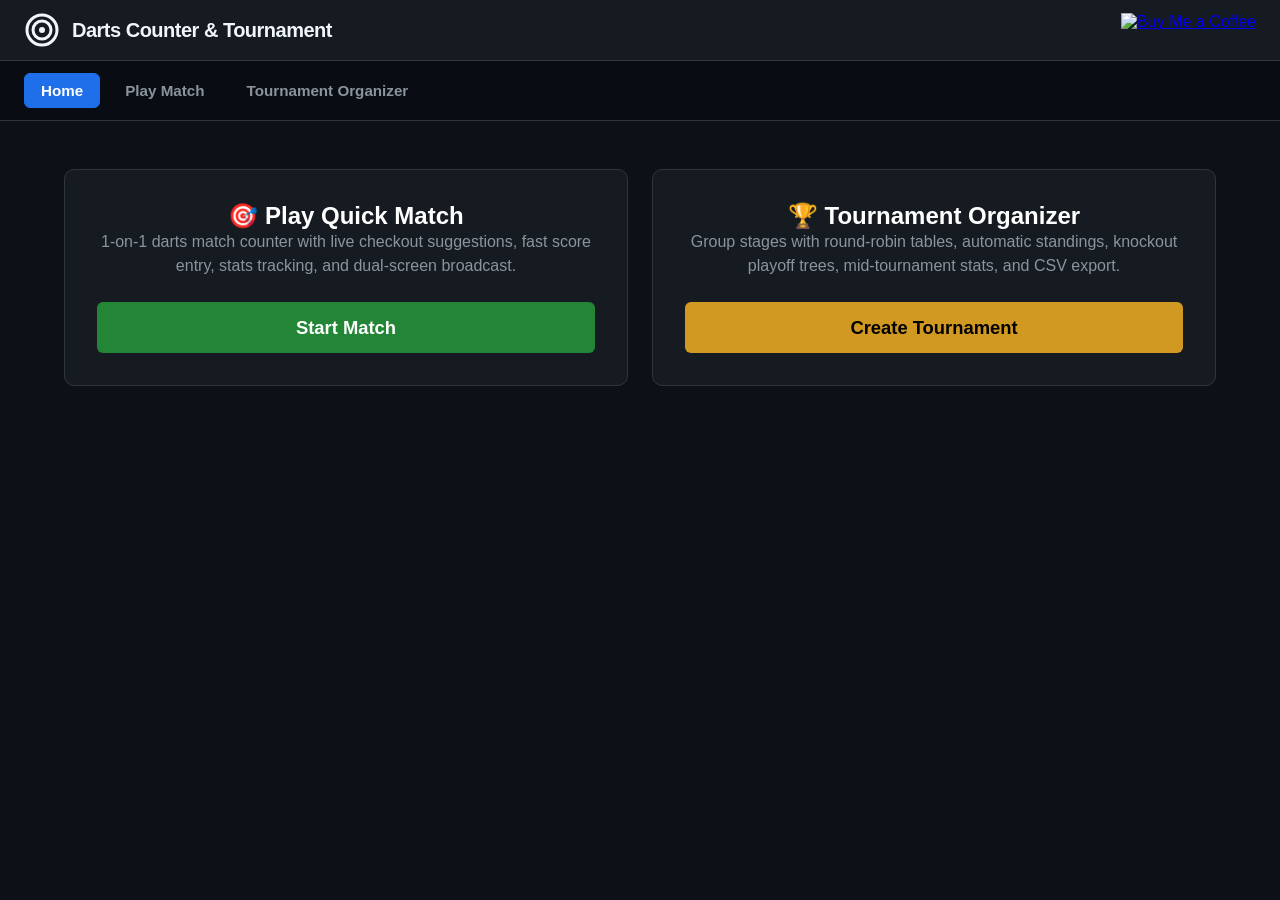
==== commit a0a867bc: "added repechage into the tree mode" ====
--- a/index.html
+++ b/index.html
@@ -317,6 +317,41 @@
             </div>
           </div>
 
+          <div id="tourney-knockout-config" style="display: none; margin-bottom: 1rem;">
+            <div class="card" style="background: var(--bg-card); border: 1px solid var(--border-color); padding: 1rem;">
+              <div style="display: flex; align-items: center; justify-content: space-between; flex-wrap: wrap; gap: 0.75rem; margin-bottom: 0.5rem;">
+                <label style="display: flex; align-items: center; gap: 0.5rem; cursor: pointer; margin-bottom: 0;">
+                  <input type="checkbox" id="tourney-repechage-toggle" style="width: 18px; height: 18px;">
+                  <strong style="color: var(--accent-gold);">Enable Repechage (Second Chance Bracket)</strong>
+                </label>
+                <label style="display: flex; align-items: center; gap: 0.5rem; cursor: pointer; margin-bottom: 0;">
+                  <input type="checkbox" id="tourney-bronze-toggle" checked style="width: 18px; height: 18px;">
+                  <span>🥉 Play 3rd Place Match (Bronze Medal)</span>
+                </label>
+              </div>
+
+              <div id="tourney-repechage-options" style="display: none; padding-top: 0.75rem; border-top: 1px solid var(--border-color); margin-top: 0.5rem;">
+                <div class="form-row">
+                  <div class="form-group" style="margin-bottom: 0;">
+                    <label for="tourney-rep-from-round" style="font-size: 0.85rem;">Eligible Losers From</label>
+                    <select id="tourney-rep-from-round" class="form-control"></select>
+                  </div>
+                  <div class="form-group" style="margin-bottom: 0;">
+                    <label for="tourney-rep-to-round" style="font-size: 0.85rem;">Eligible Losers To</label>
+                    <select id="tourney-rep-to-round" class="form-control"></select>
+                  </div>
+                  <div class="form-group" style="margin-bottom: 0;">
+                    <label for="tourney-rep-reentry-round" style="font-size: 0.85rem;">Re-entry Round in Main Tree</label>
+                    <select id="tourney-rep-reentry-round" class="form-control"></select>
+                  </div>
+                </div>
+                <div style="font-size: 0.8rem; color: var(--text-muted); margin-top: 0.5rem;">
+                  Defeated players from selected rounds play in the repechage tree. Winners re-enter the main knockout tree at the chosen round!
+                </div>
+              </div>
+            </div>
+          </div>
+
           <div class="form-group">
             <label><strong>3. Game Rules for Matches</strong></label>
             <div class="form-row">
@@ -384,6 +419,16 @@
         <div id="tourney-bracket-container" class="card" style="display: none;">
           <h3 style="margin-bottom: 1rem;">🌳 Knockout Bracket Tree</h3>
           <div class="bracket-container" id="bracket-tree-view"></div>
+        </div>
+
+        <div id="tourney-repechage-container" class="card" style="display: none; margin-top: 1.5rem;">
+          <div style="display: flex; justify-content: space-between; align-items: center; margin-bottom: 1rem; flex-wrap: wrap; gap: 0.5rem;">
+            <h3 style="margin-bottom: 0;">🎯 Repechage (Second Chance) Bracket</h3>
+            <span class="group-badge" id="rep-status-badge" style="color: var(--accent-gold); background: rgba(227, 179, 65, 0.15);">
+              ACTIVE
+            </span>
+          </div>
+          <div class="bracket-container" id="repechage-tree-view"></div>
         </div>
       </section>
     </main>
--- a/css/style.css
+++ b/css/style.css
@@ -428,34 +428,113 @@
     }
     .player-tag .remove-tag { cursor: pointer; color: var(--accent-red); font-weight: bold; }
 
-    .table-wrap { overflow-x: auto; margin-top: 1rem; }
-    table.stats-table { width: 100%; border-collapse: collapse; text-align: left; }
-    table.stats-table th, table.stats-table td { padding: 0.65rem 0.85rem; border-bottom: 1px solid var(--border); }
-    table.stats-table th { background: var(--bg-input); color: var(--text-muted); font-size: 0.85rem; font-weight: 600; text-transform: uppercase; }
+    /* Tournament Group Stage */
+    #tourney-groups-container {
+      display: grid;
+      grid-template-columns: repeat(auto-fit, minmax(360px, 1fr));
+      gap: 1.5rem;
+      margin-top: 1rem;
+    }
+    .group-card {
+      background: var(--bg-card);
+      border: 1px solid var(--border);
+      border-radius: 12px;
+      padding: 1.25rem;
+      display: flex;
+      flex-direction: column;
+      gap: 1.25rem;
+      box-shadow: 0 4px 14px rgba(0, 0, 0, 0.25);
+    }
+    .group-header {
+      display: flex;
+      justify-content: space-between;
+      align-items: center;
+      border-bottom: 1px solid var(--border);
+      padding-bottom: 0.75rem;
+    }
+    .group-title {
+      font-size: 1.2rem;
+      font-weight: 700;
+      color: var(--accent-gold);
+      display: flex;
+      align-items: center;
+      gap: 0.5rem;
+      margin: 0;
+    }
+    .group-badge {
+      background: var(--bg-input);
+      border: 1px solid var(--border);
+      color: var(--text-muted);
+      font-size: 0.75rem;
+      padding: 3px 10px;
+      border-radius: 12px;
+      font-weight: 600;
+    }
+    .section-subtitle {
+      font-size: 0.8rem;
+      font-weight: 700;
+      color: var(--text-muted);
+      text-transform: uppercase;
+      letter-spacing: 0.5px;
+      margin-bottom: 0.5rem;
+      display: flex;
+      justify-content: space-between;
+      align-items: center;
+    }
+
+    .table-wrap { overflow-x: auto; margin-top: 0.35rem; border-radius: 8px; border: 1px solid var(--border); }
+    table.stats-table { width: 100%; border-collapse: collapse; text-align: left; font-size: 0.9rem; }
+    table.stats-table th, table.stats-table td { padding: 0.65rem 0.75rem; border-bottom: 1px solid var(--border); }
+    table.stats-table th { background: var(--bg-input); color: var(--text-muted); font-size: 0.8rem; font-weight: 700; text-transform: uppercase; }
+    table.stats-table tr:last-child td { border-bottom: none; }
     table.stats-table tr:hover td { background: rgba(255, 255, 255, 0.02); }
-    .qualifying-row td { background: rgba(35, 134, 54, 0.08); }
-    .qualifying-row td:first-child { border-left: 3px solid var(--accent); }
-
-    .fixtures-grid { display: grid; grid-template-columns: repeat(auto-fill, minmax(280px, 1fr)); gap: 0.75rem; margin-top: 1rem; }
+    .qualifying-row td { background: rgba(35, 134, 54, 0.1); }
+    .qualifying-row td:first-child { border-left: 3px solid var(--accent); color: var(--accent); }
+
     .fixture-card {
       background: var(--bg-input);
       border: 1px solid var(--border);
       border-radius: 8px;
-      padding: 0.75rem;
-      display: flex;
-      justify-content: space-between;
-      align-items: center;
-    }
-    .fixture-card.finished { opacity: 0.8; border-color: #238636; }
-
-    /* Bracket */
+      padding: 0.65rem 0.85rem;
+      display: flex;
+      justify-content: space-between;
+      align-items: center;
+      gap: 0.75rem;
+      transition: all 0.15s ease;
+    }
+    .fixture-card:hover { border-color: rgba(255, 255, 255, 0.2); }
+    .fixture-card.finished { border-color: rgba(35, 134, 54, 0.4); background: rgba(22, 27, 34, 0.8); }
+    .fixture-matchup { display: flex; align-items: center; gap: 0.6rem; flex: 1; min-width: 0; }
+    .fixture-player { flex: 1; white-space: nowrap; overflow: hidden; text-overflow: ellipsis; font-size: 0.9rem; }
+    .fixture-player.p1 { text-align: right; }
+    .fixture-player.p2 { text-align: left; }
+    .fixture-player.winner { color: var(--accent-gold); font-weight: 700; }
+    .fixture-score-badge {
+      font-weight: 700;
+      font-size: 0.85rem;
+      padding: 3px 10px;
+      border-radius: 6px;
+      background: var(--bg-main);
+      border: 1px solid var(--border);
+      min-width: 52px;
+      text-align: center;
+      letter-spacing: 0.5px;
+    }
+    .fixture-score-badge.finished {
+      background: rgba(35, 134, 54, 0.2);
+      border-color: var(--accent);
+      color: #fff;
+    }
+
+    /* Bracket Tree */
     .bracket-container { display: flex; gap: 2rem; overflow-x: auto; padding: 1rem 0; }
-    .bracket-round { display: flex; flex-direction: column; justify-content: space-around; min-width: 200px; }
-    .bracket-round-title { text-align: center; font-size: 0.9rem; color: var(--accent-gold); font-weight: 700; margin-bottom: 1rem; text-transform: uppercase; }
-    .bracket-match { background: var(--bg-input); border: 1px solid var(--border); border-radius: 6px; margin: 0.75rem 0; overflow: hidden; }
-    .bracket-slot { padding: 0.5rem 0.75rem; display: flex; justify-content: space-between; font-size: 0.9rem; }
-    .bracket-slot:first-child { border-bottom: 1px solid var(--border); }
-    .bracket-slot.winner { background: rgba(35, 134, 54, 0.2); color: #fff; font-weight: 700; }
+    .bracket-column { display: flex; flex-direction: column; justify-content: space-around; min-width: 240px; }
+    .bracket-column h4 { text-align: center; font-size: 0.95rem; color: var(--accent-gold); font-weight: 700; margin-bottom: 1rem; text-transform: uppercase; }
+    .bracket-match { background: var(--bg-input); border: 1px solid var(--border); border-radius: 8px; margin: 0.75rem 0; padding: 0.75rem; }
+    .bracket-match-p { display: flex; justify-content: space-between; padding: 0.35rem 0.5rem; font-size: 0.9rem; border-radius: 4px; }
+    .bracket-match-p.winner { background: rgba(35, 134, 54, 0.2); color: var(--accent-gold); font-weight: 700; }
+
+    /* Modal */
 
     /* Modal */
     .modal-overlay {
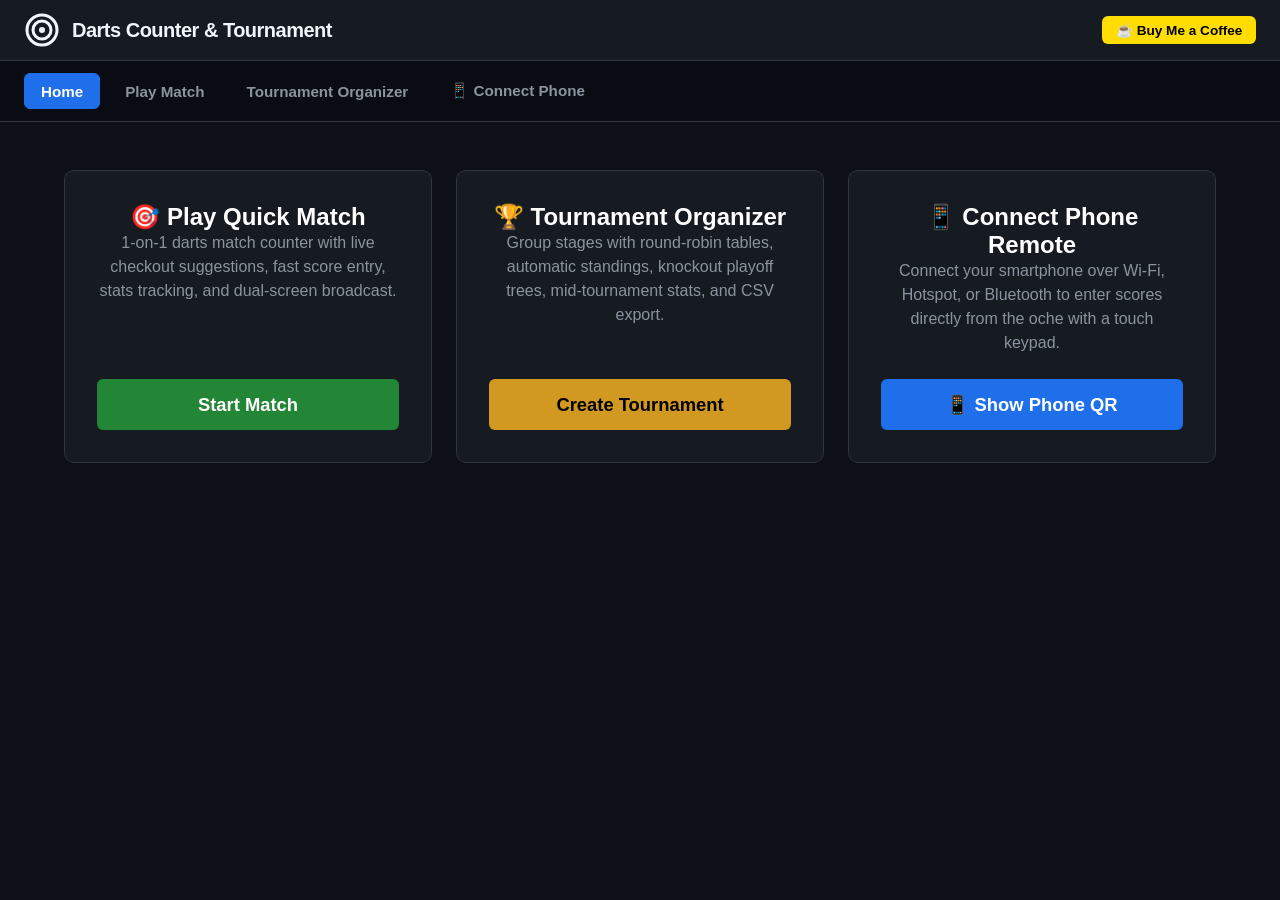
==== commit 70294a74: "bug fixes and adding mobile phone scoring system to the app" ====
--- a/index.html
+++ b/index.html
@@ -13,8 +13,7 @@
     <!-- Header with Logo & Buy Me a Coffee -->
     <header class="app-header">
       <div class="brand">
-        <img src="logo.png" alt="Logo" class="logo-img" onerror="this.style.display='none'; document.getElementById('header-logo-fallback').style.display='inline-block';">
-        <svg id="header-logo-fallback" class="logo-fallback" viewBox="0 0 24 24" style="display:none;">
+        <svg id="header-logo-fallback" class="logo-fallback" viewBox="0 0 24 24">
           <circle cx="12" cy="12" r="10" stroke="currentColor" stroke-width="2" fill="none"/>
           <circle cx="12" cy="12" r="6" stroke="currentColor" stroke-width="2" fill="none"/>
           <circle cx="12" cy="12" r="2" fill="currentColor"/>
@@ -22,9 +21,7 @@
         <h1 class="app-title">Darts Counter & Tournament</h1>
       </div>
       <div class="header-right">
-        <a href="https://buymeacoffee.com/bdbotond" target="_blank" rel="noopener noreferrer" class="bmac-link" title="Support creator on Buy Me a Coffee">
-          <img src="https://img.shields.io/badge/Buy%20Me%20a%20Coffee-ffdd00?style=for-the-badge&logo=buy-me-a-coffee&logoColor=black" alt="Buy Me a Coffee">
-        </a>
+        <a href="https://buymeacoffee.com/bdbotond" target="_blank" rel="noopener noreferrer" class="bmac-link" title="Support creator on Buy Me a Coffee">☕ Buy Me a Coffee</a>
       </div>
     </header>
 
@@ -33,6 +30,7 @@
       <button class="nav-btn active" id="nav-home">Home</button>
       <button class="nav-btn" id="nav-quick-match">Play Match</button>
       <button class="nav-btn" id="nav-tournament">Tournament Organizer</button>
+      <button class="nav-btn" id="nav-connect-phone">📱 Connect Phone</button>
       <button class="nav-btn" id="nav-tourney-stats" style="display: none; margin-left: auto;">📊 Mid-Tournament Stats</button>
     </nav>
 
@@ -56,6 +54,14 @@
             </div>
             <button class="btn btn-gold btn-lg" id="btn-start-tourney-setup">Create Tournament</button>
           </div>
+
+          <div class="welcome-card">
+            <div>
+              <h3>📱 Connect Phone Remote</h3>
+              <p>Connect your smartphone over Wi-Fi, Hotspot, or Bluetooth to enter scores directly from the oche with a touch keypad.</p>
+            </div>
+            <button class="btn btn-blue btn-lg" id="btn-home-connect-phone">📱 Show Phone QR</button>
+          </div>
         </div>
       </section>
 
@@ -144,7 +150,8 @@
             <span class="btn btn-secondary btn-sm" id="scorer-round-badge" style="color: var(--accent-gold);">Round 1</span>
             <span id="tournament-context-badge" class="btn btn-gold btn-sm" style="display: none;">Group Match</span>
           </div>
-          <div style="display: flex; gap: 0.5rem;">
+          <div style="display: flex; gap: 0.5rem; flex-wrap: wrap;">
+            <button class="btn btn-primary btn-sm" id="btn-open-connect-phone">📱 Connect Phone</button>
             <button class="btn btn-blue btn-sm" id="btn-open-second-screen">📺 Open Second Screen</button>
             <button class="btn btn-secondary btn-sm" id="btn-exit-match">Exit Match</button>
           </div>
@@ -318,7 +325,7 @@
           </div>
 
           <div id="tourney-knockout-config" style="display: none; margin-bottom: 1rem;">
-            <div class="card" style="background: var(--bg-card); border: 1px solid var(--border-color); padding: 1rem;">
+            <div class="card" style="background: var(--bg-card); border: 1px solid var(--border); padding: 1rem;">
               <div style="display: flex; align-items: center; justify-content: space-between; flex-wrap: wrap; gap: 0.75rem; margin-bottom: 0.5rem;">
                 <label style="display: flex; align-items: center; gap: 0.5rem; cursor: pointer; margin-bottom: 0;">
                   <input type="checkbox" id="tourney-repechage-toggle" style="width: 18px; height: 18px;">
@@ -330,7 +337,7 @@
                 </label>
               </div>
 
-              <div id="tourney-repechage-options" style="display: none; padding-top: 0.75rem; border-top: 1px solid var(--border-color); margin-top: 0.5rem;">
+              <div id="tourney-repechage-options" style="display: none; padding-top: 0.75rem; border-top: 1px solid var(--border); margin-top: 0.5rem;">
                 <div class="form-row">
                   <div class="form-group" style="margin-bottom: 0;">
                     <label for="tourney-rep-from-round" style="font-size: 0.85rem;">Eligible Losers From</label>
@@ -446,9 +453,7 @@
         <h1 class="app-title" style="font-size: 1.8rem;">Darts Scoreboard Live</h1>
       </div>
       <div class="header-right">
-        <a href="https://buymeacoffee.com/bdbotond" target="_blank" rel="noopener noreferrer" class="bmac-link">
-          <img src="https://img.shields.io/badge/Buy%20Me%20a%20Coffee-ffdd00?style=for-the-badge&logo=buy-me-a-coffee&logoColor=black" alt="Buy Me a Coffee">
-        </a>
+        <a href="https://buymeacoffee.com/bdbotond" target="_blank" rel="noopener noreferrer" class="bmac-link">☕ Buy Me a Coffee</a>
       </div>
     </header>
 
@@ -460,6 +465,10 @@
       </svg>
       <div>Waiting for active match on main screen...</div>
       <div style="font-size: 1rem;">Scores will sync here automatically in real time.</div>
+      <div id="sp-waiting-qr-box" style="background: #fff; padding: 0.75rem; border-radius: 12px; margin-top: 1rem; display: none;">
+        <img id="sp-waiting-qr-img" src="" alt="Scan QR Code" style="width: 150px; height: 150px; display: block;">
+      </div>
+      <div id="sp-waiting-url-hint" style="font-size: 0.95rem; color: var(--accent-gold); margin-top: 0.5rem;"></div>
     </div>
 
     <main id="spectator-scoreboard-main" class="display-main" style="display: none;">
@@ -489,6 +498,180 @@
     </main>
 
     <button class="btn btn-secondary fs-toggle-btn" id="btn-toggle-fullscreen">⛶ Fullscreen</button>
+  </div>
+
+  <!-- ==================== MOBILE REMOTE SCORER SCREEN ==================== -->
+  <div id="remote-screen" style="display: none;">
+    <!-- Waiting for match screen -->
+    <div id="remote-waiting" class="remote-waiting-wrap">
+      <div class="remote-waiting-box">
+        <div style="font-size: 3.5rem; margin-bottom: 0.5rem;">🎯</div>
+        <h3>Waiting for Active Match</h3>
+        <p>Start a quick match or tournament fixture on your computer to score from your phone.</p>
+        <div class="remote-waiting-pulse">Ready & Connected</div>
+      </div>
+    </div>
+
+    <!-- Active remote content -->
+    <div id="remote-active-content" class="remote-content-wrap" style="display: none;">
+      <!-- Compact Scoreboard Header -->
+      <div class="remote-score-header">
+        <div class="rem-player-box active-turn" id="rem-p1-box" title="Tap to set as starter before throwing">
+          <div class="rem-player-name" id="rem-p1-name">Player 1</div>
+          <div class="rem-score" id="rem-p1-score">501</div>
+          <div class="rem-legs-badge" id="rem-p1-legs">0 / 3</div>
+          <div class="rem-checkout" id="rem-p1-checkout"></div>
+        </div>
+        <div class="rem-player-box" id="rem-p2-box" title="Tap to set as starter before throwing">
+          <div class="rem-player-name" id="rem-p2-name">Player 2</div>
+          <div class="rem-score" id="rem-p2-score">501</div>
+          <div class="rem-legs-badge" id="rem-p2-legs">0 / 3</div>
+          <div class="rem-checkout" id="rem-p2-checkout"></div>
+        </div>
+      </div>
+
+      <div class="rem-turn-bar">
+        <span id="rem-turn-indicator" class="rem-turn-indicator">Player 1's Turn</span>
+        <button class="btn btn-secondary btn-sm" id="rem-btn-undo">↩ Undo</button>
+      </div>
+
+      <!-- Mode selector tabs -->
+      <div class="rem-mode-tabs">
+        <button class="rem-mode-tab active" id="rem-tab-numpad">🔢 Touch Numpad</button>
+        <button class="rem-mode-tab" id="rem-tab-keypad">🎯 3-Dart Keypad</button>
+      </div>
+
+      <!-- VIEW 1: Touch Calculator Numpad -->
+      <div id="rem-view-numpad" class="rem-numpad-view">
+        <!-- Darts at double prompt (shown when on finish) -->
+        <div id="rem-double-prompt" class="rem-double-bar" style="display: none;">
+          <span style="font-size: 0.85rem;">🎯 Darts at double:</span>
+          <div class="rem-dbl-buttons">
+            <button class="rem-dbl-btn selected" data-count="0">0</button>
+            <button class="rem-dbl-btn" data-count="1">1</button>
+            <button class="rem-dbl-btn" data-count="2">2</button>
+            <button class="rem-dbl-btn" data-count="3">3</button>
+          </div>
+          <select id="rem-darts-count" class="form-control" style="width: auto; padding: 2px 6px; font-size: 0.8rem;">
+            <option value="3" selected>3 darts</option>
+            <option value="2">2 darts</option>
+            <option value="1">1 dart</option>
+          </select>
+        </div>
+
+        <!-- Score Input Strip -->
+        <div class="rem-input-strip">
+          <div class="rem-score-value placeholder" id="rem-score-display">0</div>
+          <button class="rem-act-btn" id="rem-btn-backspace" title="Backspace">⌫</button>
+          <button class="rem-act-btn" id="rem-btn-clear" title="Clear">C</button>
+        </div>
+
+        <!-- Calculator & Common scores layout -->
+        <div class="rem-numpad-grid">
+          <button class="rem-num-btn" data-digit="1">1</button>
+          <button class="rem-num-btn" data-digit="2">2</button>
+          <button class="rem-num-btn" data-digit="3">3</button>
+          <button class="rem-common-btn" data-score="60">60</button>
+          <button class="rem-common-btn" data-score="100">100</button>
+
+          <button class="rem-num-btn" data-digit="4">4</button>
+          <button class="rem-num-btn" data-digit="5">5</button>
+          <button class="rem-num-btn" data-digit="6">6</button>
+          <button class="rem-common-btn" data-score="81">81</button>
+          <button class="rem-common-btn" data-score="140">140</button>
+
+          <button class="rem-num-btn" data-digit="7">7</button>
+          <button class="rem-num-btn" data-digit="8">8</button>
+          <button class="rem-num-btn" data-digit="9">9</button>
+          <button class="rem-common-btn" data-score="85">85</button>
+          <button class="rem-common-btn rem-gold-btn" data-score="180">180</button>
+
+          <button class="rem-common-btn rem-bust-btn" id="rem-btn-bust">BUST</button>
+          <button class="rem-num-btn" data-digit="0">0</button>
+          <button class="rem-common-btn" data-score="26">26</button>
+          <button class="rem-common-btn" data-score="41">41</button>
+          <button class="rem-common-btn" data-score="45">45</button>
+        </div>
+
+        <button class="btn btn-primary btn-lg rem-submit-btn" id="rem-btn-submit">ENTER VISIT</button>
+      </div>
+
+      <!-- VIEW 2: 3-Dart Keypad -->
+      <div id="rem-view-keypad" class="rem-keypad-view" style="display: none;">
+        <div class="rem-slots-row">
+          <div class="rem-slot active" id="rem-slot-1">
+            <div class="rem-slot-lbl">Dart 1</div>
+            <div class="rem-slot-val" id="rem-slot-val-1">-</div>
+          </div>
+          <div class="rem-slot" id="rem-slot-2">
+            <div class="rem-slot-lbl">Dart 2</div>
+            <div class="rem-slot-val" id="rem-slot-val-2">-</div>
+          </div>
+          <div class="rem-slot" id="rem-slot-3">
+            <div class="rem-slot-lbl">Dart 3</div>
+            <div class="rem-slot-val" id="rem-slot-val-3">-</div>
+          </div>
+        </div>
+
+        <div class="rem-mult-row">
+          <button class="rem-mult-btn active" id="rem-mult-single">Single (1x)</button>
+          <button class="rem-mult-btn" id="rem-mult-double">Double (2x)</button>
+          <button class="rem-mult-btn" id="rem-mult-triple">Triple (3x)</button>
+        </div>
+
+        <div class="rem-targets-grid" id="rem-keypad-targets"></div>
+
+        <div class="rem-keypad-bottom">
+          <button class="btn btn-secondary btn-sm" id="rem-btn-clear-keypad">Clear</button>
+          <div style="font-weight: 700;">Total: <span id="rem-keypad-total" style="color: var(--accent-gold);">0</span></div>
+          <button class="btn btn-primary" id="rem-btn-submit-keypad">Submit</button>
+        </div>
+      </div>
+
+      <!-- OVERLAY: Bull-Off Decider -->
+      <div id="rem-bulloff-overlay" class="rem-overlay" style="display: none;">
+        <div class="rem-overlay-content">
+          <h3 style="color: var(--accent-gold); margin-bottom: 0.5rem;">🎯 ROUND LIMIT BULL-OFF</h3>
+          <p style="font-size: 0.85rem; color: var(--text-muted); margin-bottom: 1rem;">Throw for Bullseye to decide leg:</p>
+          <div style="display: grid; grid-template-columns: 1fr 1fr; gap: 0.75rem; margin-bottom: 1rem;">
+            <div>
+              <div id="rem-bo-p1-name" style="font-weight: 700; margin-bottom: 0.4rem;">P1</div>
+              <div style="display: flex; flex-direction: column; gap: 0.4rem;">
+                <button class="btn btn-secondary btn-sm rem-bo-p1-btn" data-val="0">Miss (0)</button>
+                <button class="btn btn-secondary btn-sm rem-bo-p1-btn" data-val="25">Outer (25)</button>
+                <button class="btn btn-secondary btn-sm rem-bo-p1-btn" data-val="50">Bull (50)</button>
+              </div>
+              <div style="margin-top: 0.4rem; font-size: 0.85rem;">Throw: <strong id="rem-bo-p1-val">-</strong></div>
+            </div>
+            <div>
+              <div id="rem-bo-p2-name" style="font-weight: 700; margin-bottom: 0.4rem;">P2</div>
+              <div style="display: flex; flex-direction: column; gap: 0.4rem;">
+                <button class="btn btn-secondary btn-sm rem-bo-p2-btn" data-val="0">Miss (0)</button>
+                <button class="btn btn-secondary btn-sm rem-bo-p2-btn" data-val="25">Outer (25)</button>
+                <button class="btn btn-secondary btn-sm rem-bo-p2-btn" data-val="50">Bull (50)</button>
+              </div>
+              <div style="margin-top: 0.4rem; font-size: 0.85rem;">Throw: <strong id="rem-bo-p2-val">-</strong></div>
+            </div>
+          </div>
+          <div id="rem-bo-status" style="font-size: 0.9rem; margin-bottom: 1rem; color: var(--accent-gold);"></div>
+          <div style="display: flex; flex-direction: column; gap: 0.5rem;">
+            <button class="btn btn-primary" id="rem-btn-bo-leg-p1">Award Leg: P1</button>
+            <button class="btn btn-primary" id="rem-btn-bo-leg-p2">Award Leg: P2</button>
+            <button class="btn btn-gold btn-sm" id="rem-btn-bo-match-p1">🏆 Award Match: P1</button>
+            <button class="btn btn-gold btn-sm" id="rem-btn-bo-match-p2">🏆 Award Match: P2</button>
+          </div>
+        </div>
+      </div>
+
+      <!-- OVERLAY: Match Finish -->
+      <div id="rem-finish-overlay" class="rem-overlay" style="display: none;">
+        <div class="rem-overlay-content" style="text-align: center;">
+          <h2 id="rem-finish-winner" style="color: var(--accent-gold); margin-bottom: 0.5rem;">🎉 MATCH FINISHED!</h2>
+          <div id="rem-finish-summary" style="font-size: 1.2rem; font-weight: 700; margin-bottom: 1.5rem;">3 - 1</div>
+          <button class="btn btn-primary btn-lg" id="rem-btn-finish-ok" style="width: 100%;">Continue</button>
+        </div>
+      </div>
+    </div>
   </div>
 
   <!-- ==================== MODALS ==================== -->
@@ -716,6 +899,51 @@
     </div>
   </div>
 
+  <!-- MODAL: Connect Phone / Remote Scorer -->
+  <div id="modal-connect-phone" class="modal-overlay" style="display: none;">
+    <div class="modal-content" style="max-width: 520px; text-align: center;">
+      <div class="modal-header">
+        <h3 style="display: flex; align-items: center; gap: 0.5rem;">📱 Connect Phone / Remote Scorer</h3>
+        <button class="btn btn-secondary btn-sm" id="btn-close-connect-phone">✕</button>
+      </div>
+      <div class="modal-body" style="padding: 1.5rem;">
+        <div id="phone-connect-online">
+          <div id="phone-file-protocol-tip" style="display: none; background: rgba(227, 179, 65, 0.12); border: 1px solid var(--accent-gold); border-radius: 6px; padding: 0.6rem 0.8rem; margin-bottom: 0.85rem; font-size: 0.85rem; color: #fff; text-align: left;">
+            💡 Opened via <code>file://</code>. Connected to local server! For fastest full-screen experience, you can also open <a href="http://localhost:8000" target="_blank" style="color: var(--accent-gold); font-weight: 700; text-decoration: underline;">http://localhost:8000</a> on this PC.
+          </div>
+          <p style="color: var(--text-muted); margin-bottom: 0.75rem; font-size: 0.95rem;">
+            Scan this QR code with your phone camera or open the address in your browser:
+          </p>
+          <div id="phone-qr-active-label" style="font-size: 0.9rem; font-family: monospace; font-weight: 700; color: var(--accent-gold); margin-bottom: 0.5rem; word-break: break-all;"></div>
+          <div style="background: #fff; padding: 1rem; border-radius: 12px; display: inline-block; margin-bottom: 1.25rem;">
+            <img id="phone-qr-img" src="" alt="Scan QR Code" style="width: 200px; height: 200px; display: block;">
+          </div>
+          <div style="font-size: 0.85rem; color: var(--text-muted); margin-bottom: 0.5rem; text-align: left;">
+            Available addresses on this computer (Wi-Fi / Hotspot / Bluetooth):
+          </div>
+          <div id="phone-urls-list" style="display: flex; flex-direction: column; gap: 0.5rem;"></div>
+        </div>
+        <div id="phone-connect-offline" style="display: none; padding: 1.25rem; text-align: left;">
+          <div style="color: var(--accent-gold); font-weight: 700; margin-bottom: 0.75rem; font-size: 1.05rem;">⚠️ Local Network Server Not Detected</div>
+          <p style="color: var(--text-muted); font-size: 0.9rem; line-height: 1.5; margin-bottom: 0.75rem;">
+            <strong>Step 1:</strong> Start the local Python server in your terminal:
+          </p>
+          <pre style="background: var(--bg-input); padding: 0.75rem; border-radius: 6px; font-size: 0.95rem; color: #fff; margin-bottom: 1rem; border: 1px solid var(--border);">python3 server.py</pre>
+          <p style="color: var(--text-muted); font-size: 0.9rem; line-height: 1.5; margin-bottom: 0.5rem;">
+            <strong>Step 2:</strong> Open Darts Counter in your computer's browser at:
+          </p>
+          <div style="background: var(--bg-input); padding: 0.65rem 0.85rem; border-radius: 6px; margin-bottom: 1rem; border: 1px solid var(--border); display: flex; align-items: center; justify-content: space-between;">
+            <a href="http://localhost:8000" target="_blank" style="color: var(--accent-gold); font-weight: 700; font-family: monospace; font-size: 1.05rem; text-decoration: underline;">http://localhost:8000</a>
+            <span style="font-size: 0.8rem; color: var(--text-muted);">(click to open)</span>
+          </div>
+          <p style="color: var(--text-muted); font-size: 0.85rem; line-height: 1.4;">
+            <em>Note: If you opened <code>index.html</code> directly as a local file (<code>file://</code>), opening <code>http://localhost:8000</code> above connects your browser to the server immediately.</em>
+          </p>
+        </div>
+      </div>
+    </div>
+  </div>
+
 
   <!-- ==================== SCRIPTS ==================== -->
   <!-- Engine Modules -->
@@ -733,6 +961,7 @@
   <script src="js/ui/keypad.js"></script>
   <script src="js/ui/tournament.js"></script>
   <script src="js/ui/modals.js"></script>
+  <script src="js/ui/remote.js"></script>
 
   <!-- Bootstrap -->
   <script>
--- a/css/style.css
+++ b/css/style.css
@@ -65,10 +65,19 @@
       gap: 1rem;
     }
 
-    .bmac-link img {
-      display: block;
-      height: 34px;
-    }
+    .bmac-link {
+      display: inline-flex;
+      align-items: center;
+      gap: 0.35rem;
+      background: #ffdd00;
+      color: #000;
+      font-weight: 700;
+      font-size: 0.85rem;
+      padding: 0.4rem 0.85rem;
+      border-radius: 6px;
+      text-decoration: none;
+    }
+    .bmac-link:hover { background: #ffe533; }
 
     /* Navigation bar */
     .nav-bar {
@@ -89,7 +98,7 @@
       font-size: 0.95rem;
       font-weight: 600;
       cursor: pointer;
-      transition: all 0.15s ease;
+      transition: background-color 0.12s, color 0.12s, border-color 0.12s;
     }
 
     .nav-btn:hover {
@@ -132,9 +141,10 @@
       font-size: 0.95rem;
       cursor: pointer;
       border: 1px solid transparent;
-      transition: all 0.15s ease;
+      transition: background-color 0.12s, border-color 0.12s, opacity 0.12s;
       user-select: none;
     }
+    .btn:disabled { opacity: 0.45; cursor: not-allowed; pointer-events: none; }
 
     .btn-primary { background: var(--accent); color: #fff; }
     .btn-primary:hover { background: var(--accent-hover); }
@@ -143,7 +153,7 @@
     .btn-secondary { background: var(--bg-input); color: var(--text-main); border-color: var(--border); }
     .btn-secondary:hover { background: #30363d; }
     .btn-gold { background: var(--accent-gold); color: #000; font-weight: 700; }
-    .btn-gold:hover { filter: brightness(1.1); }
+    .btn-gold:hover { background: #e3a82b; }
     .btn-blue { background: var(--accent-blue); color: #fff; }
     .btn-blue:hover { opacity: 0.9; }
     .btn-sm { padding: 0.35rem 0.75rem; font-size: 0.85rem; }
@@ -214,13 +224,13 @@
       border-radius: 12px;
       padding: 1.5rem;
       text-align: center;
-      transition: all 0.2s ease;
+      transition: border-color 0.15s;
       position: relative;
     }
 
     .player-box.active-turn {
       border-color: var(--accent);
-      box-shadow: 0 0 15px rgba(35, 134, 54, 0.3);
+      background: #141d19;
     }
 
     .player-box.active-turn::before {
@@ -269,6 +279,10 @@
       padding: 0.25rem 0.5rem;
       margin-bottom: 0.5rem;
     }
+    .checkout-box:empty {
+      background: transparent;
+      padding: 0;
+    }
 
     .player-stats-mini {
       display: flex;
@@ -333,7 +347,7 @@
       font-size: 0.95rem;
       font-weight: 700;
       cursor: pointer;
-      transition: all 0.1s;
+      transition: background-color 0.1s, border-color 0.1s;
     }
     .common-btn:hover { background: #30363d; border-color: var(--accent-blue); }
 
@@ -443,7 +457,6 @@
       display: flex;
       flex-direction: column;
       gap: 1.25rem;
-      box-shadow: 0 4px 14px rgba(0, 0, 0, 0.25);
     }
     .group-header {
       display: flex;
@@ -500,7 +513,7 @@
       justify-content: space-between;
       align-items: center;
       gap: 0.75rem;
-      transition: all 0.15s ease;
+      transition: border-color 0.12s;
     }
     .fixture-card:hover { border-color: rgba(255, 255, 255, 0.2); }
     .fixture-card.finished { border-color: rgba(35, 134, 54, 0.4); background: rgba(22, 27, 34, 0.8); }
@@ -535,8 +548,6 @@
     .bracket-match-p.winner { background: rgba(35, 134, 54, 0.2); color: var(--accent-gold); font-weight: 700; }
 
     /* Modal */
-
-    /* Modal */
     .modal-overlay {
       position: fixed; inset: 0; background: rgba(0, 0, 0, 0.75);
       display: flex; align-items: center; justify-content: center; z-index: 1000; padding: 1rem;
@@ -544,7 +555,6 @@
     .modal-content {
       background: var(--bg-card); border: 1px solid var(--border); border-radius: 12px;
       max-width: 900px; width: 100%; max-height: 90vh; display: flex; flex-direction: column;
-      box-shadow: 0 10px 30px rgba(0, 0, 0, 0.5);
     }
     .modal-header { padding: 1rem 1.5rem; border-bottom: 1px solid var(--border); display: flex; justify-content: space-between; align-items: center; }
     .modal-body { padding: 1.5rem; overflow-y: auto; flex: 1; }
@@ -570,10 +580,10 @@
     .display-player-box {
       background: #111; border: 4px solid #222; border-radius: 20px;
       display: flex; flex-direction: column; align-items: center; justify-content: center;
-      transition: all 0.2s ease;
+      transition: border-color 0.15s, background-color 0.15s;
     }
     .display-player-box.active-turn {
-      border-color: var(--accent); background: #162419; box-shadow: 0 0 40px rgba(35, 134, 54, 0.4);
+      border-color: var(--accent); background: #162419;
     }
     .display-name { font-size: 3rem; font-weight: 800; margin-bottom: 1rem; }
     .display-score { font-size: 11rem; font-weight: 900; line-height: 0.9; color: #fff; letter-spacing: -4px; }
@@ -592,3 +602,366 @@
       .display-score { font-size: 6rem; }
       .display-name { font-size: 2rem; }
     }
+
+    /* Connect Phone Modal */
+    .phone-url-row {
+      display: flex;
+      align-items: center;
+      justify-content: space-between;
+      gap: 0.5rem;
+      background: var(--bg-input);
+      border: 1px solid var(--border);
+      border-radius: 6px;
+      padding: 0.5rem 0.75rem;
+      text-align: left;
+    }
+    .phone-url-link {
+      color: var(--accent-blue);
+      text-decoration: none;
+      font-family: monospace;
+      font-size: 0.85rem;
+      word-break: break-all;
+      flex: 1;
+    }
+    .phone-url-link:hover { text-decoration: underline; }
+    .phone-url-row.active-url-row {
+      border-color: var(--accent-gold);
+      background: rgba(210, 153, 34, 0.12);
+    }
+    .phone-url-select:hover .phone-url-link {
+      color: var(--accent-gold);
+    }
+
+    /* Mobile Remote Scorer Screen (?screen=remote) */
+    #remote-screen {
+      display: none;
+      background: var(--bg-main);
+      color: var(--text-main);
+      min-height: 100vh;
+      min-height: 100dvh;
+      width: 100%;
+      max-width: 500px;
+      margin: 0 auto;
+      flex-direction: column;
+      touch-action: manipulation;
+      -webkit-tap-highlight-color: transparent;
+      user-select: none;
+    }
+
+    .remote-waiting-wrap {
+      flex: 1;
+      display: flex;
+      align-items: center;
+      justify-content: center;
+      padding: 2rem 1.5rem;
+      text-align: center;
+    }
+    .remote-waiting-box {
+      background: var(--bg-card);
+      border: 1px solid var(--border);
+      border-radius: 16px;
+      padding: 2rem 1.5rem;
+      display: flex;
+      flex-direction: column;
+      align-items: center;
+      gap: 1rem;
+      max-width: 360px;
+    }
+    .remote-waiting-box h3 { color: #fff; font-size: 1.3rem; }
+    .remote-waiting-box p { color: var(--text-muted); font-size: 0.9rem; line-height: 1.5; }
+    .remote-waiting-pulse {
+      background: rgba(35, 134, 54, 0.2);
+      border: 1px solid var(--accent);
+      color: #3fb950;
+      font-size: 0.85rem;
+      font-weight: 700;
+      padding: 0.4rem 1rem;
+      border-radius: 20px;
+    }
+
+    .remote-content-wrap {
+      flex: 1;
+      display: flex;
+      flex-direction: column;
+      position: relative;
+    }
+
+    .remote-score-header {
+      display: grid;
+      grid-template-columns: 1fr 1fr;
+      gap: 0.5rem;
+      padding: 0.5rem;
+    }
+    .rem-player-box {
+      background: var(--bg-card);
+      border: 2px solid var(--border);
+      border-radius: 10px;
+      padding: 0.5rem;
+      text-align: center;
+      transition: border-color 0.12s, background-color 0.12s;
+      cursor: pointer;
+    }
+    .rem-player-box.active-turn {
+      border-color: var(--accent);
+      background: #141d19;
+    }
+    .rem-player-name {
+      font-weight: 700;
+      font-size: 0.9rem;
+      white-space: nowrap;
+      overflow: hidden;
+      text-overflow: ellipsis;
+    }
+    .rem-score {
+      font-size: 2.2rem;
+      font-weight: 900;
+      color: #fff;
+      line-height: 1.1;
+      margin: 2px 0;
+    }
+    .rem-legs-badge {
+      display: inline-block;
+      font-size: 0.75rem;
+      font-weight: 700;
+      color: var(--accent-gold);
+      background: var(--bg-input);
+      padding: 1px 8px;
+      border-radius: 10px;
+    }
+    .rem-checkout {
+      font-size: 0.8rem;
+      font-weight: 700;
+      color: var(--accent-gold);
+      min-height: 18px;
+      margin-top: 3px;
+    }
+
+    .rem-turn-bar {
+      display: flex;
+      justify-content: space-between;
+      align-items: center;
+      padding: 0.35rem 0.75rem;
+      background: var(--bg-input);
+      border-top: 1px solid var(--border);
+      border-bottom: 1px solid var(--border);
+    }
+    .rem-turn-indicator {
+      font-weight: 700;
+      font-size: 0.85rem;
+      color: #3fb950;
+    }
+
+    .rem-mode-tabs {
+      display: flex;
+      gap: 0.35rem;
+      padding: 0.35rem 0.5rem;
+      background: #090d13;
+    }
+    .rem-mode-tab {
+      flex: 1;
+      padding: 0.45rem;
+      background: var(--bg-input);
+      border: 1px solid var(--border);
+      color: var(--text-muted);
+      border-radius: 6px;
+      font-weight: 700;
+      font-size: 0.85rem;
+      cursor: pointer;
+      text-align: center;
+    }
+    .rem-mode-tab.active {
+      background: var(--accent-blue);
+      color: #fff;
+      border-color: var(--accent-blue);
+    }
+
+    /* Remote Numpad View */
+    .rem-numpad-view {
+      display: flex;
+      flex-direction: column;
+      flex: 1;
+      padding: 0.35rem;
+    }
+    .rem-double-bar {
+      background: rgba(210, 153, 34, 0.15);
+      border: 1px solid var(--accent-gold);
+      border-radius: 8px;
+      padding: 0.4rem 0.6rem;
+      display: flex;
+      align-items: center;
+      justify-content: space-between;
+      gap: 0.5rem;
+      margin-bottom: 0.35rem;
+    }
+    .rem-dbl-buttons { display: flex; gap: 0.25rem; }
+    .rem-dbl-btn {
+      background: var(--bg-card);
+      border: 1px solid var(--border);
+      color: #fff;
+      width: 32px;
+      height: 32px;
+      border-radius: 6px;
+      font-weight: 800;
+      font-size: 0.85rem;
+      cursor: pointer;
+    }
+    .rem-dbl-btn.selected {
+      background: var(--accent-gold);
+      color: #000;
+      border-color: var(--accent-gold);
+    }
+
+    .rem-input-strip {
+      display: flex;
+      align-items: center;
+      gap: 0.5rem;
+      background: var(--bg-card);
+      border: 1px solid var(--border);
+      border-radius: 8px;
+      padding: 0.35rem 0.6rem;
+      margin-bottom: 0.4rem;
+    }
+    .rem-score-value {
+      flex: 1;
+      font-size: 2.2rem;
+      font-weight: 900;
+      text-align: center;
+      color: #fff;
+      letter-spacing: 1px;
+    }
+    .rem-score-value.placeholder { color: var(--text-muted); opacity: 0.6; }
+    .rem-act-btn {
+      background: var(--bg-input);
+      border: 1px solid var(--border);
+      color: #fff;
+      width: 44px;
+      height: 44px;
+      border-radius: 8px;
+      font-size: 1.2rem;
+      font-weight: 800;
+      cursor: pointer;
+    }
+    .rem-act-btn:active { background: #30363d; }
+
+    .rem-numpad-grid {
+      display: grid;
+      grid-template-columns: repeat(5, 1fr);
+      gap: 0.35rem;
+      flex: 1;
+    }
+    .rem-num-btn {
+      background: var(--bg-card);
+      border: 1px solid var(--border);
+      color: #fff;
+      border-radius: 8px;
+      font-size: 1.5rem;
+      font-weight: 800;
+      min-height: 52px;
+      cursor: pointer;
+    }
+    .rem-num-btn:active { background: #30363d; }
+
+    .rem-common-btn {
+      background: var(--bg-input);
+      border: 1px solid var(--border);
+      color: var(--text-main);
+      border-radius: 8px;
+      font-size: 1.05rem;
+      font-weight: 700;
+      min-height: 52px;
+      cursor: pointer;
+    }
+    .rem-common-btn:active { background: #30363d; }
+    .rem-gold-btn { color: var(--accent-gold); border-color: rgba(210, 153, 34, 0.4); font-weight: 800; }
+    .rem-bust-btn { background: rgba(218, 54, 51, 0.2); color: #f85149; border-color: var(--accent-red); font-weight: 800; }
+
+    .rem-submit-btn {
+      margin-top: 0.4rem;
+      min-height: 50px;
+      font-size: 1.2rem;
+      font-weight: 800;
+      border-radius: 8px;
+    }
+
+    /* Remote 3-Dart Keypad View */
+    .rem-keypad-view {
+      display: flex;
+      flex-direction: column;
+      gap: 0.5rem;
+      padding: 0.35rem;
+    }
+    .rem-slots-row { display: grid; grid-template-columns: 1fr 1fr 1fr; gap: 0.5rem; text-align: center; }
+    .rem-slot {
+      background: var(--bg-input);
+      border: 1px solid var(--border);
+      border-radius: 6px;
+      padding: 0.4rem;
+      cursor: pointer;
+    }
+    .rem-slot.active { border-color: var(--accent); }
+    .rem-slot-lbl { font-size: 0.75rem; color: var(--text-muted); }
+    .rem-slot-val { font-size: 1.2rem; font-weight: 800; color: var(--accent-gold); }
+
+    .rem-mult-row { display: grid; grid-template-columns: 1fr 1fr 1fr; gap: 0.4rem; }
+    .rem-mult-btn {
+      background: var(--bg-input);
+      border: 1px solid var(--border);
+      color: #fff;
+      padding: 0.5rem;
+      border-radius: 6px;
+      font-weight: 700;
+      font-size: 0.85rem;
+      cursor: pointer;
+    }
+    .rem-mult-btn.active {
+      background: var(--accent-gold);
+      color: #000;
+      border-color: var(--accent-gold);
+    }
+
+    .rem-targets-grid {
+      display: grid;
+      grid-template-columns: repeat(5, 1fr);
+      gap: 0.35rem;
+    }
+    .rem-target-btn {
+      background: var(--bg-input);
+      border: 1px solid var(--border);
+      color: #fff;
+      padding: 0.7rem 0.2rem;
+      border-radius: 6px;
+      font-size: 1.1rem;
+      font-weight: 700;
+      cursor: pointer;
+    }
+    .rem-target-btn:active { background: #30363d; }
+    .rem-bull-25 { background: #233b28; color: #3fb950; border-color: #238636; }
+    .rem-bull-50 { background: #471c1c; color: #f85149; border-color: #da3633; }
+
+    .rem-keypad-bottom {
+      display: flex;
+      justify-content: space-between;
+      align-items: center;
+      margin-top: 0.5rem;
+    }
+
+    /* Remote Overlays */
+    .rem-overlay {
+      position: absolute;
+      inset: 0;
+      background: rgba(13, 17, 23, 0.95);
+      display: flex;
+      align-items: center;
+      justify-content: center;
+      padding: 1rem;
+      z-index: 100;
+    }
+    .rem-overlay-content {
+      background: var(--bg-card);
+      border: 1px solid var(--border);
+      border-radius: 12px;
+      padding: 1.5rem;
+      width: 100%;
+      max-width: 360px;
+    }
+
